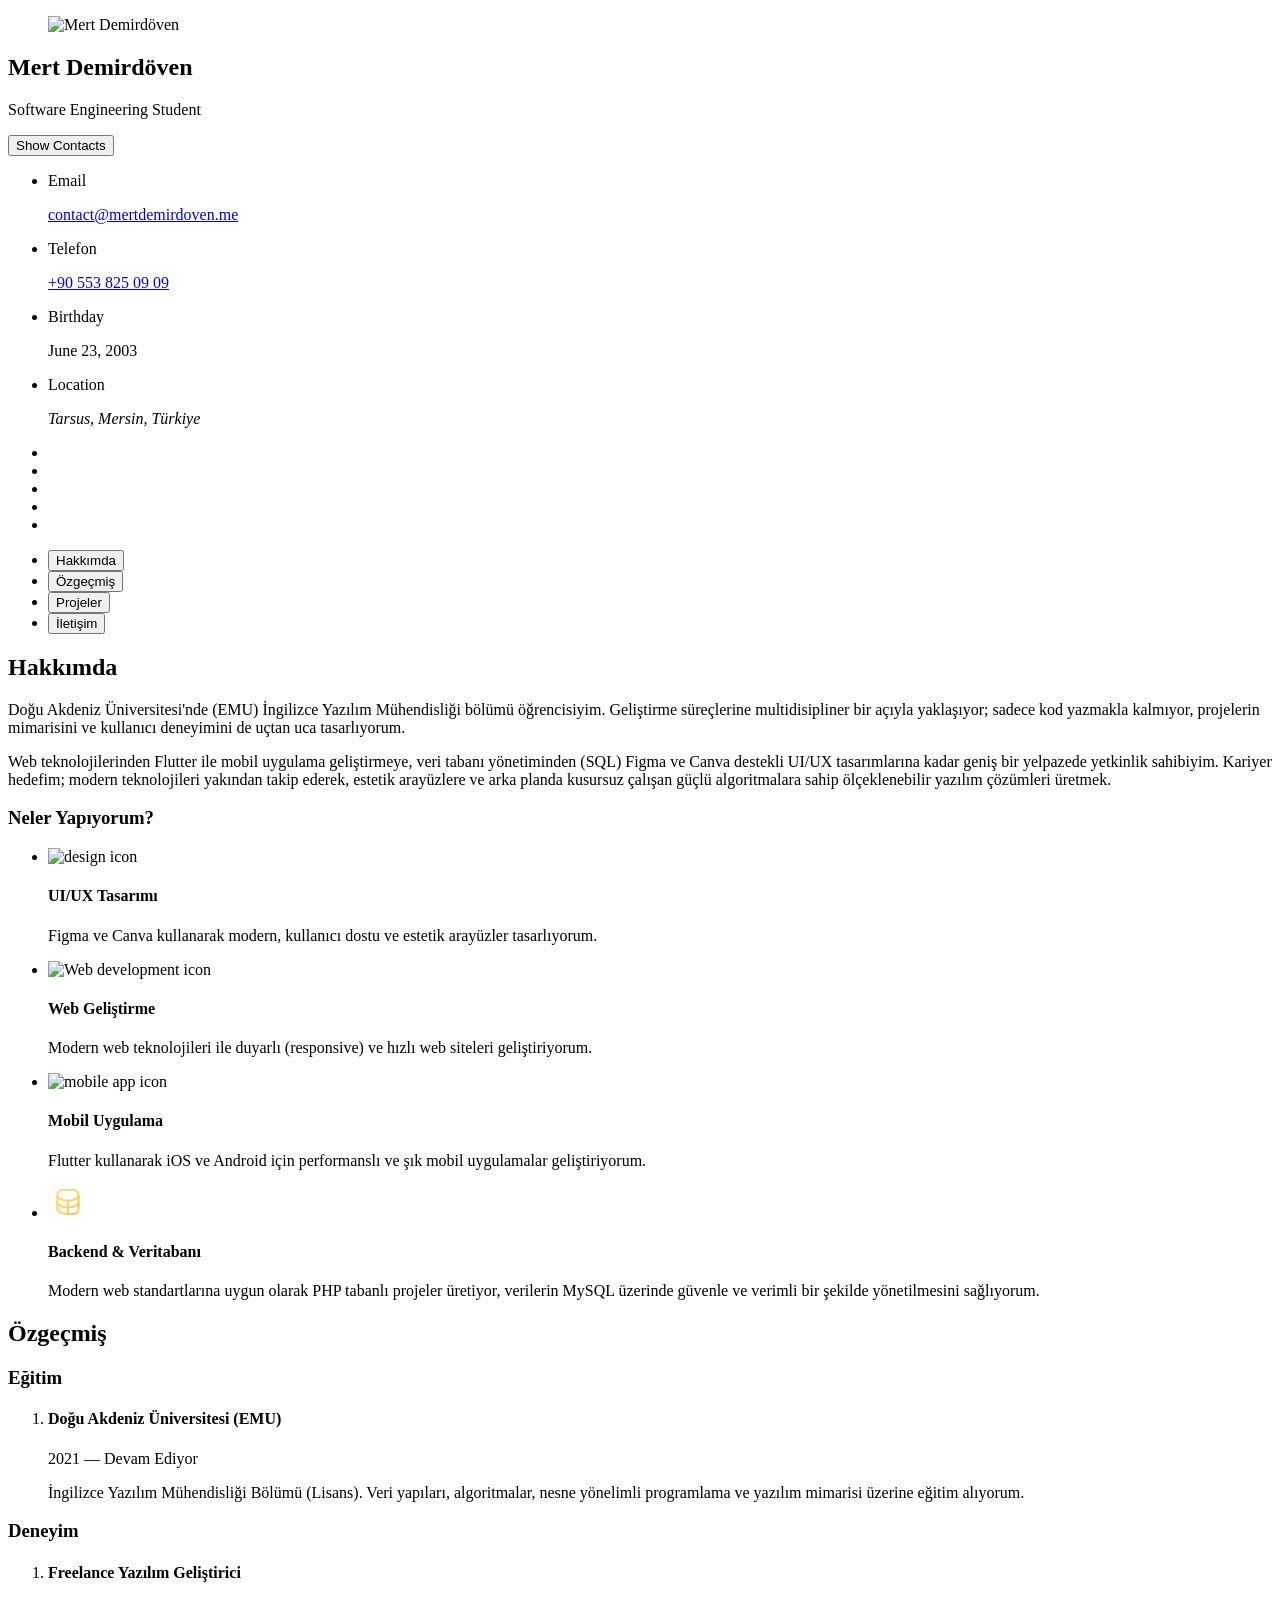
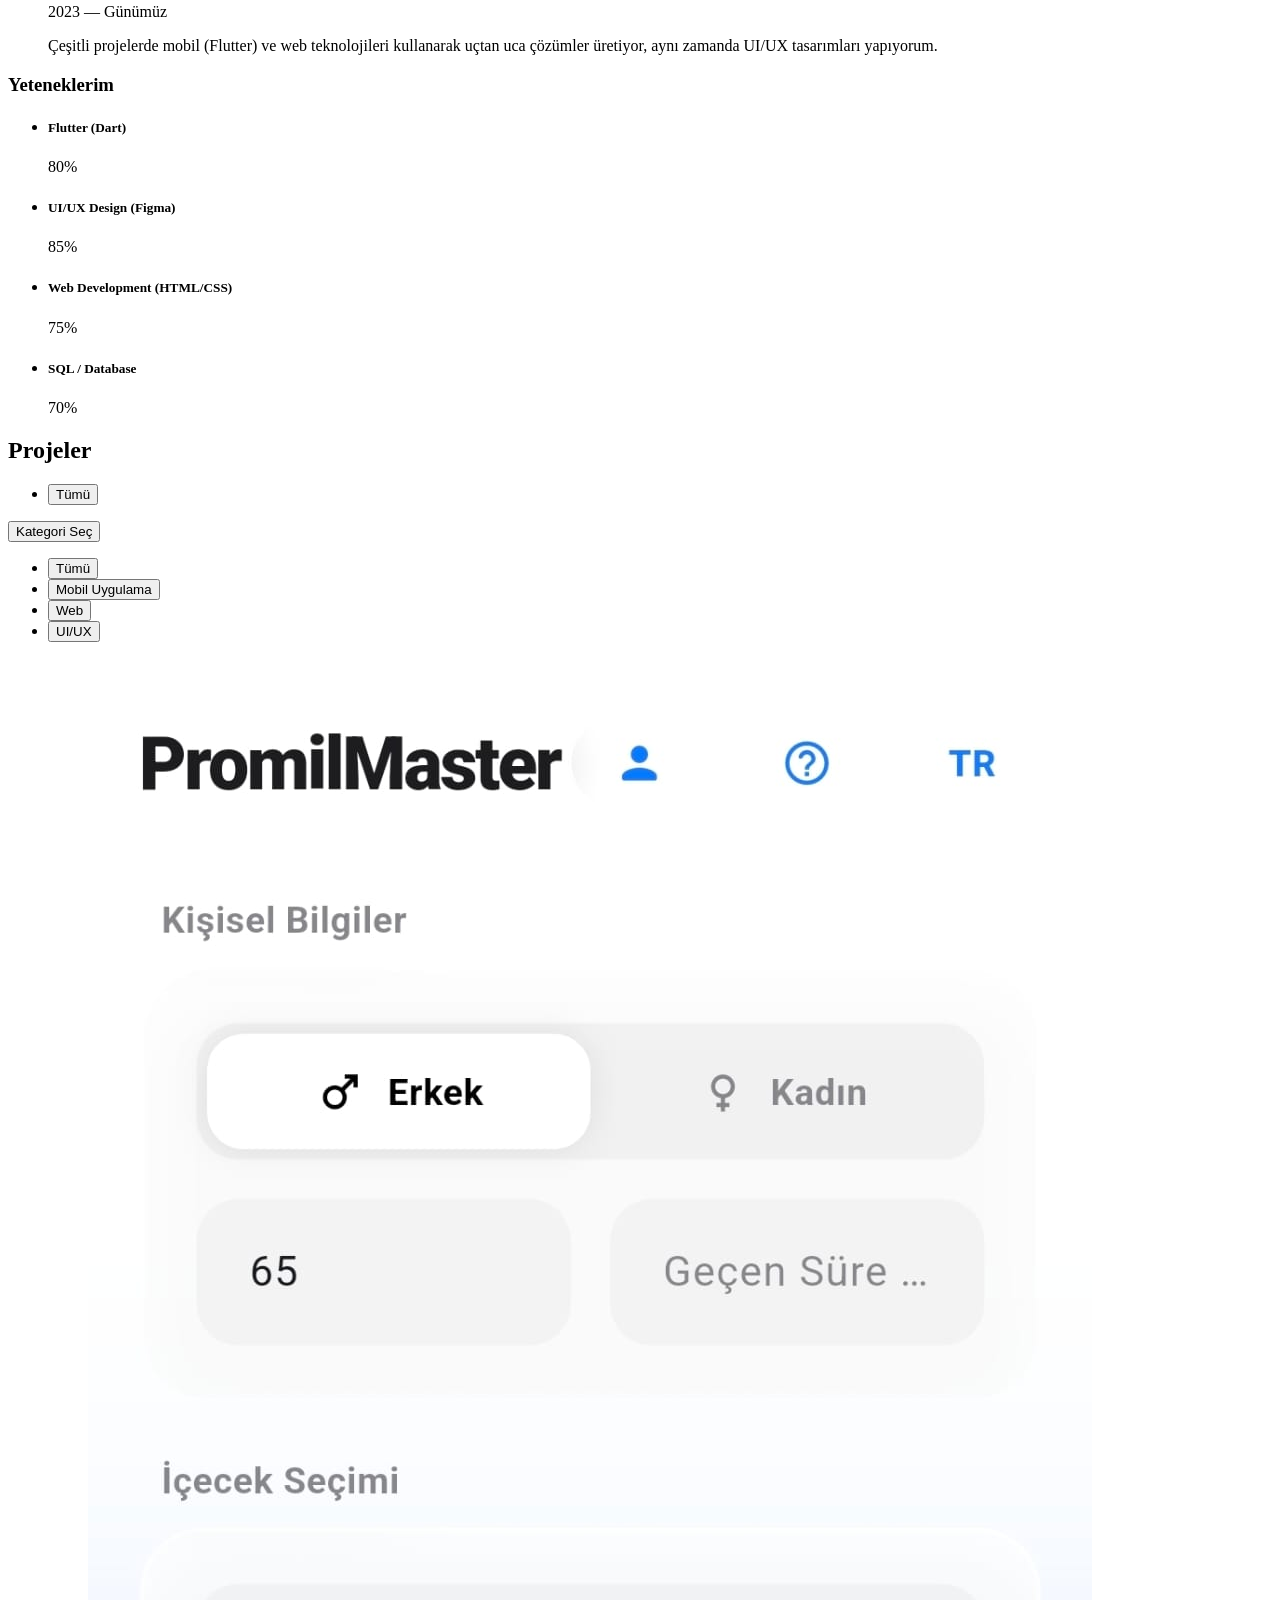
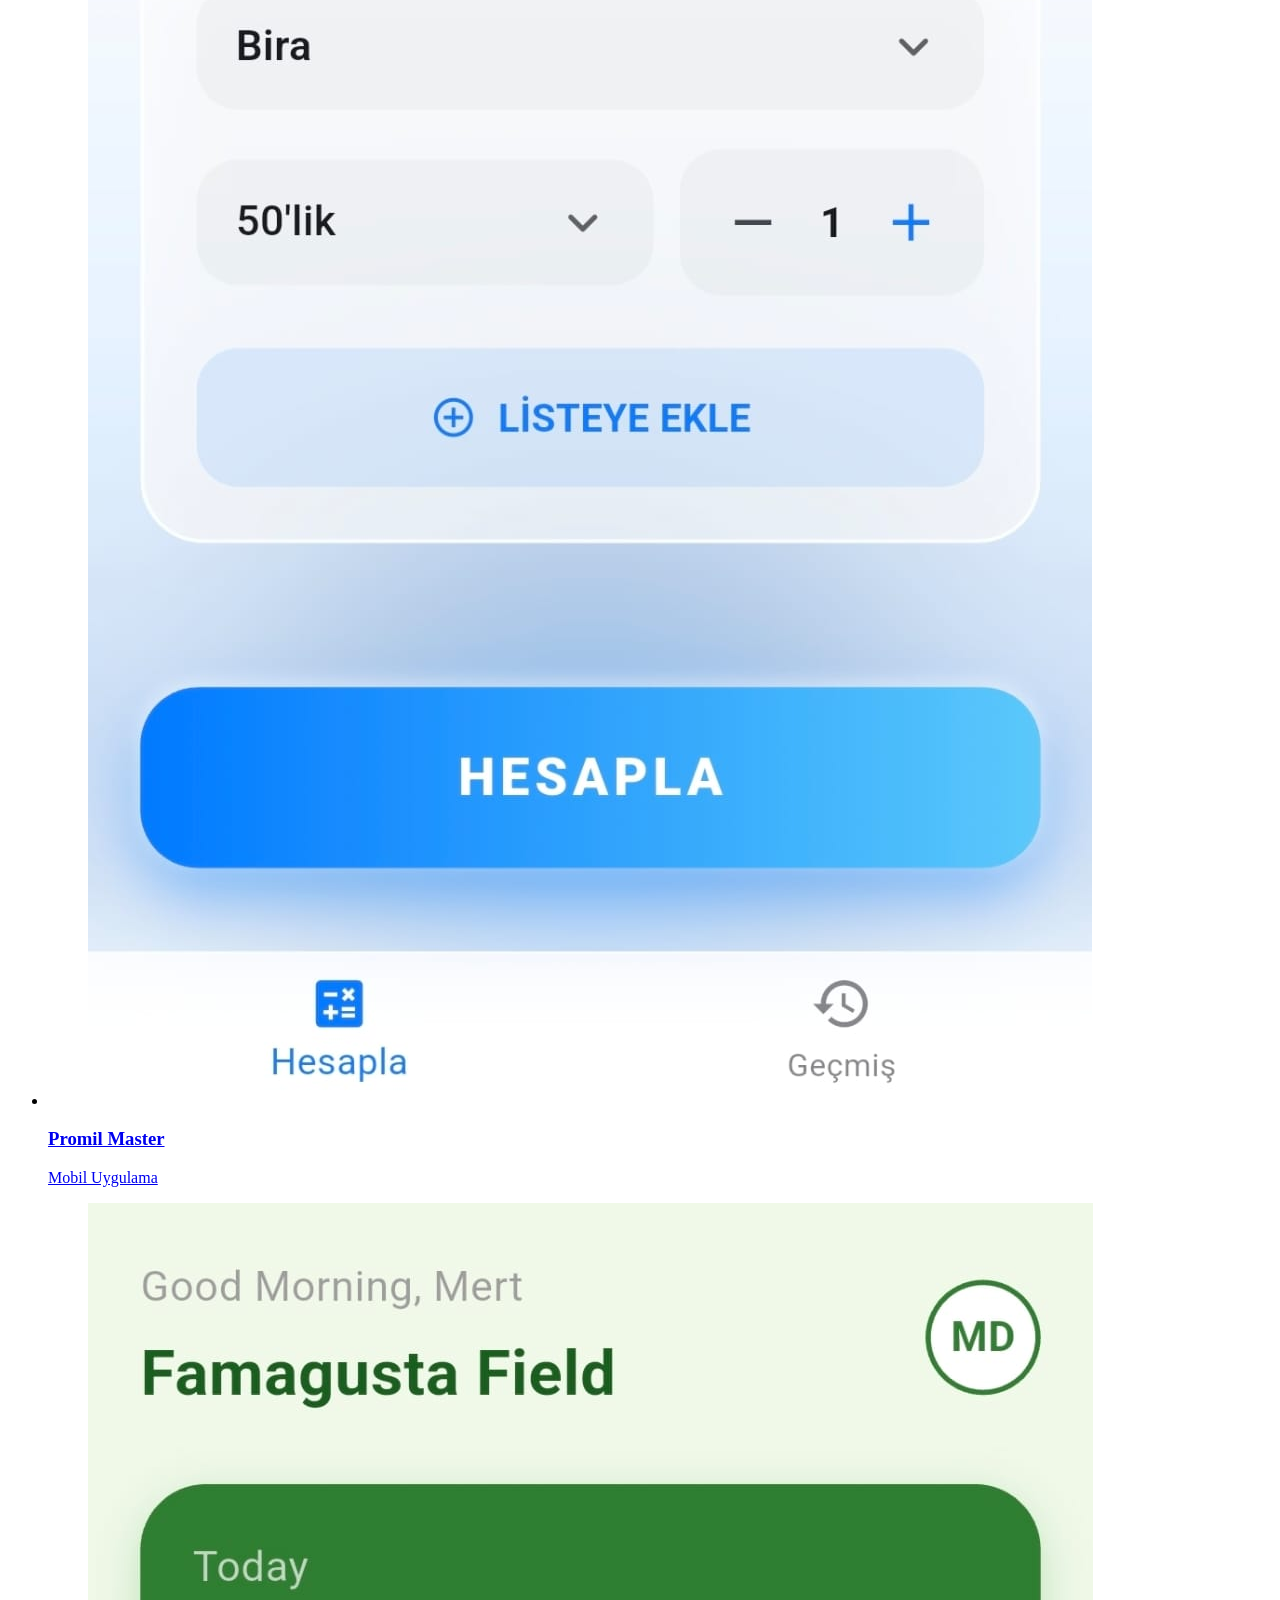
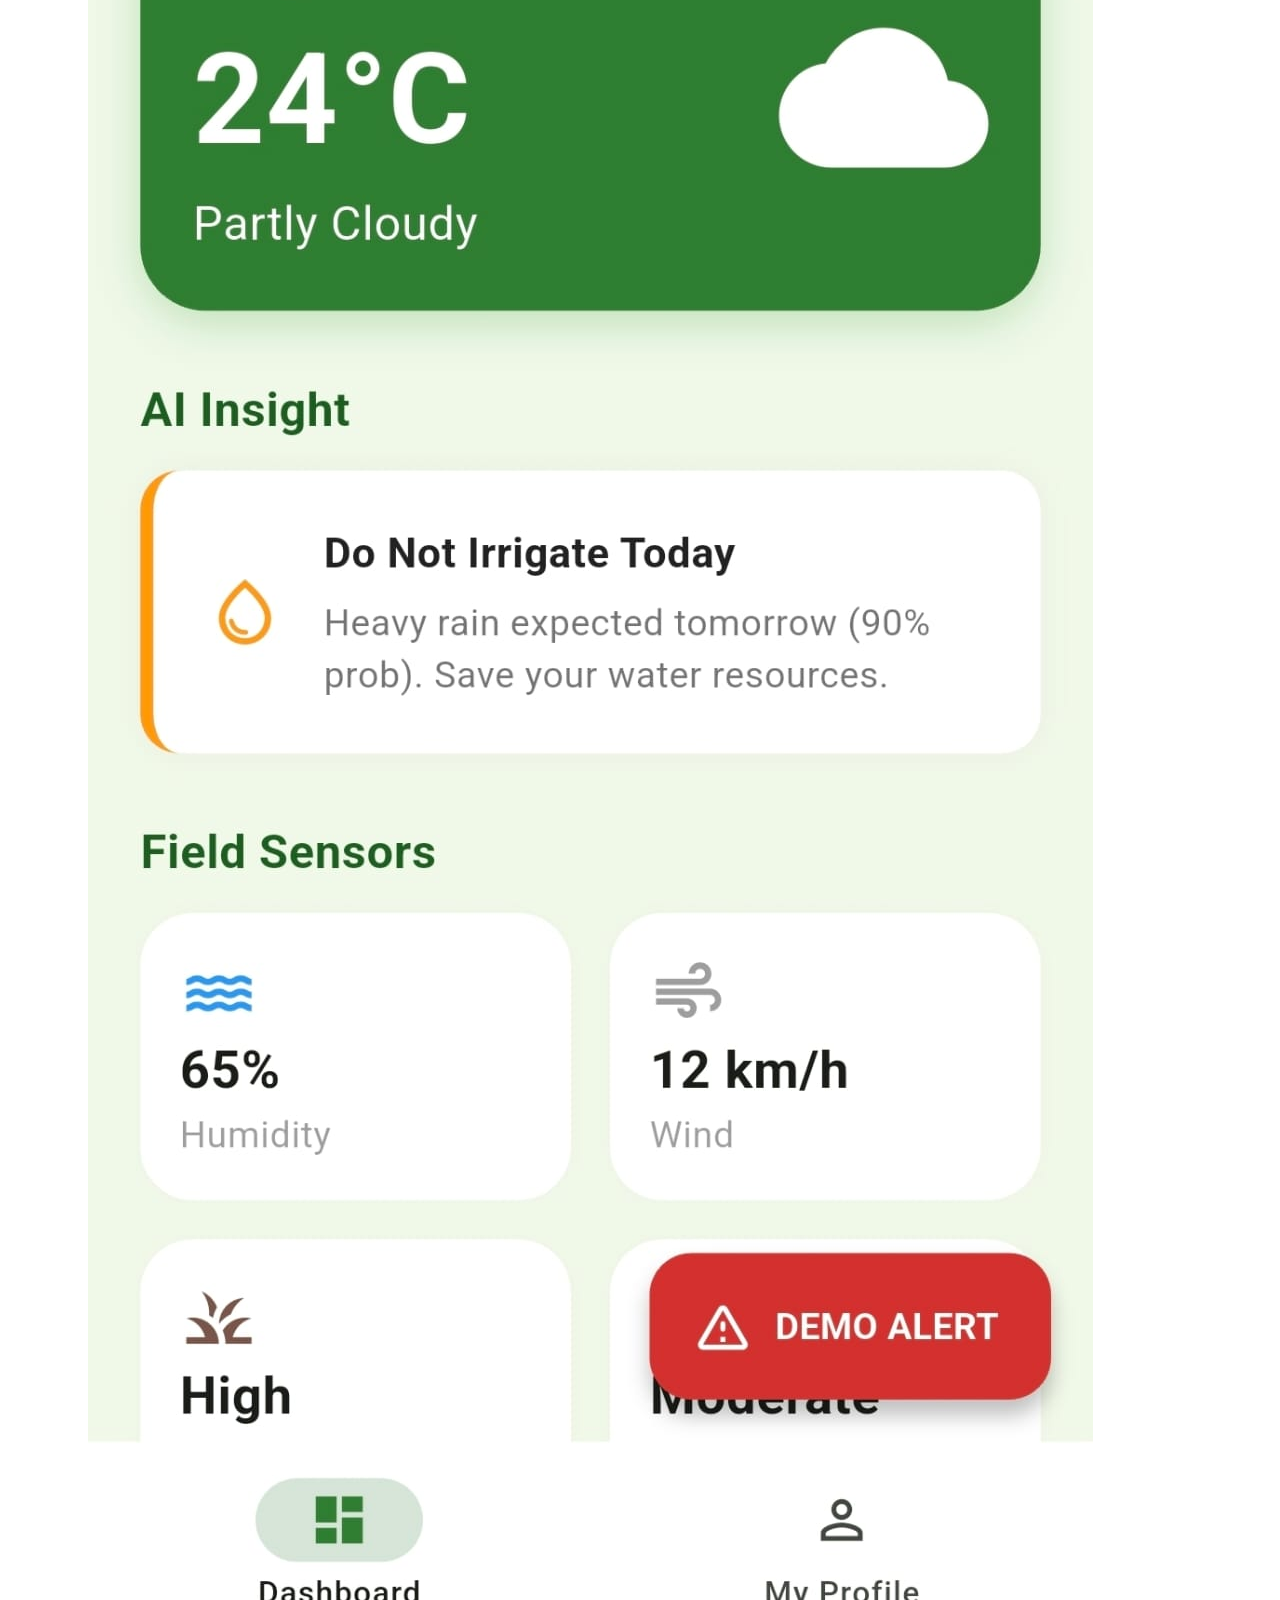
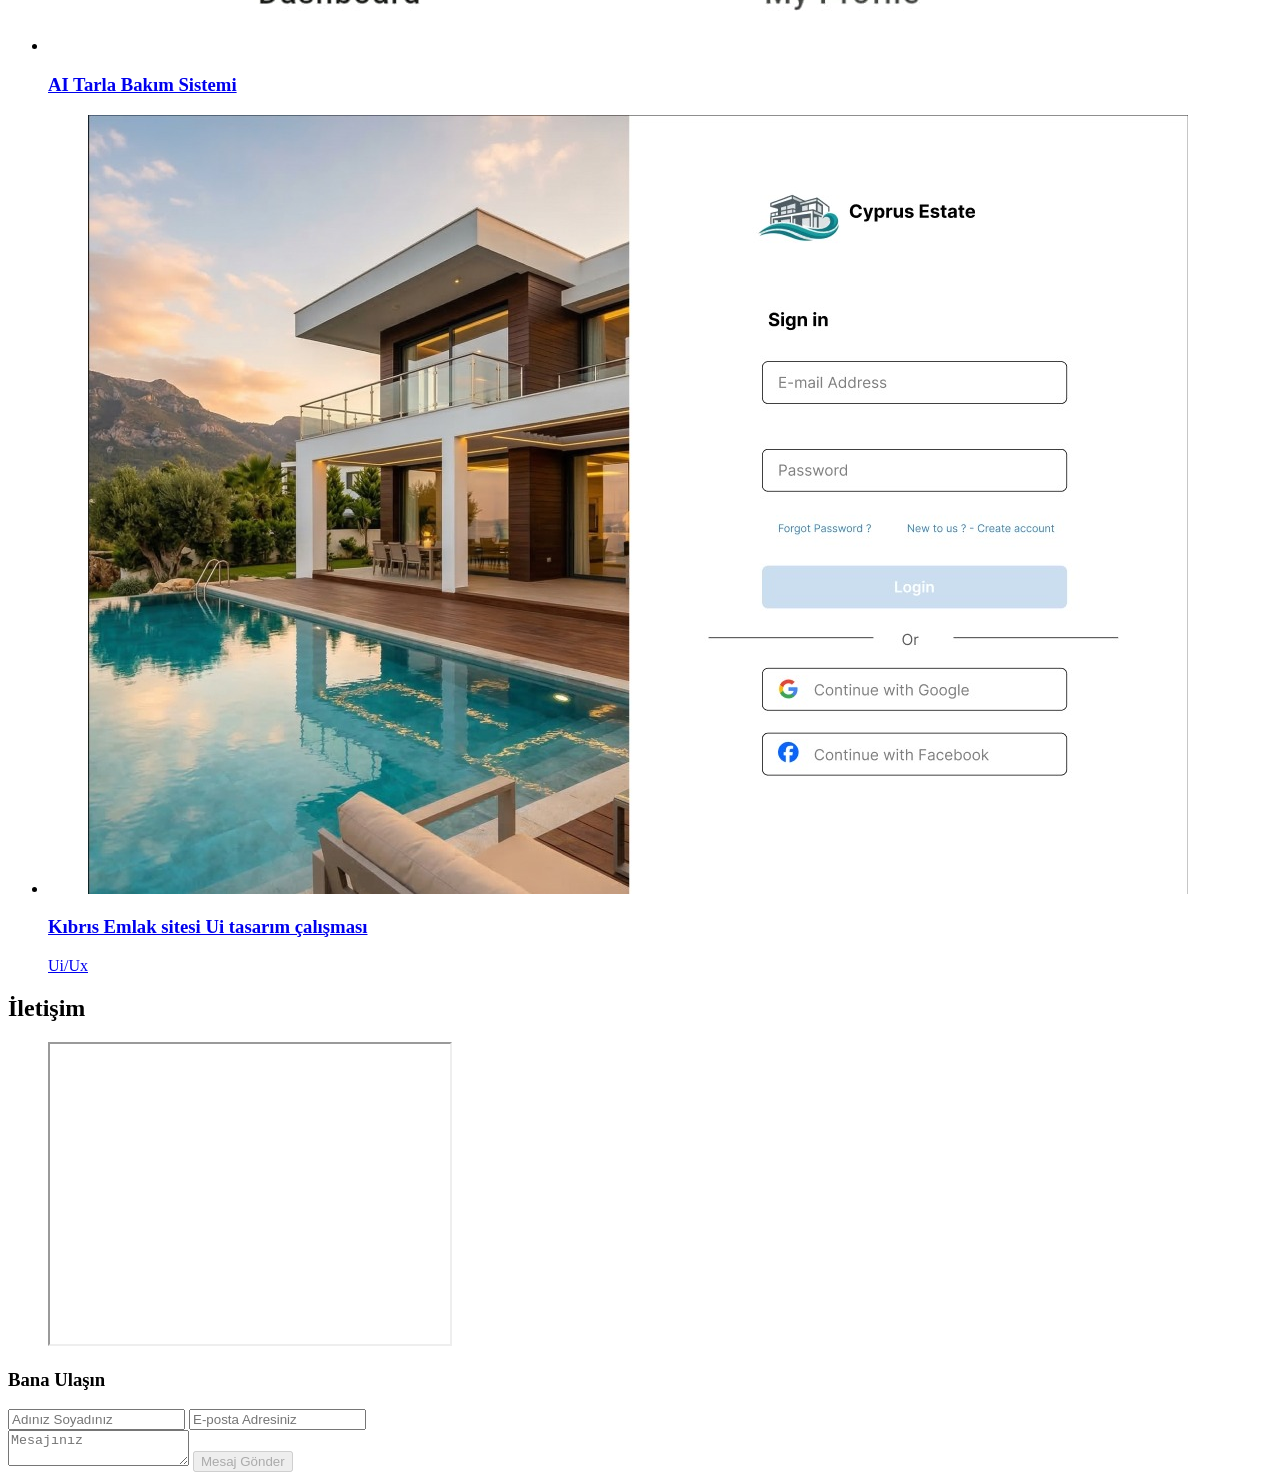
==== index.html @ acb0be3e "Metadatalar eklendi" ====
<!DOCTYPE html>
<html lang="tr">

<head>
  <meta charset="UTF-8">
  <meta http-equiv="X-UA-Compatible" content="IE=edge">
  <meta name="viewport" content="width=device-width, initial-scale=1.0">
  <title>Mert Demirdöven | Flutter ve Web Geliştirici Portfolyosu</title>

  <meta name="description" content="Mert Demirdöven'in resmi portfolyo sitesi: Flutter ve web geliştirme, UI/UX tasarımı, veritabanı odaklı projeler, özgeçmiş ve iletişim bilgileri.">
  <meta name="author" content="Mert Demirdöven">
  <meta name="robots" content="index, follow, max-image-preview:large, max-snippet:-1, max-video-preview:-1">
  <meta name="googlebot" content="index, follow, max-image-preview:large, max-snippet:-1, max-video-preview:-1">
  <meta name="bingbot" content="index, follow, max-image-preview:large, max-snippet:-1, max-video-preview:-1">
  <meta name="referrer" content="strict-origin-when-cross-origin">
  <meta name="theme-color" content="#121212">
  <meta name="format-detection" content="telephone=no">
  <link rel="canonical" href="https://mertdemirdoven.me/">
  <link rel="alternate" hreflang="tr-TR" href="https://mertdemirdoven.me/">
  <link rel="alternate" hreflang="x-default" href="https://mertdemirdoven.me/">

  <meta property="og:title" content="Mert Demirdöven | Flutter ve Web Geliştirici Portfolyosu">
  <meta property="og:description" content="Flutter, web geliştirme, UI/UX ve veritabanı alanlarında projeler üreten Mert Demirdöven'in resmi portfolyo sitesi.">
  <meta property="og:type" content="website">
  <meta property="og:url" content="https://mertdemirdoven.me/">
  <meta property="og:image" content="https://mertdemirdoven.me/assets/images/image.png">
  <meta property="og:image:secure_url" content="https://mertdemirdoven.me/assets/images/image.png">
  <meta property="og:image:type" content="image/png">
  <meta property="og:image:alt" content="Mert Demirdöven portfolyo kapak gorseli">
  <meta property="og:locale" content="tr_TR">
  <meta property="og:site_name" content="Mert Demirdöven">

  <meta name="twitter:card" content="summary_large_image">
  <meta name="twitter:title" content="Mert Demirdöven | Flutter ve Web Geliştirici Portfolyosu">
  <meta name="twitter:description" content="Flutter, web geliştirme, UI/UX ve veritabanı alanlarında projeler üreten Mert Demirdöven'in resmi portfolyo sitesi.">
  <meta name="twitter:image" content="https://mertdemirdoven.me/assets/images/image.png">
  <meta name="twitter:image:alt" content="Mert Demirdöven portfolyo kapak gorseli">
  <meta name="twitter:site" content="@mrt_dmrdvn1">
  <meta name="twitter:creator" content="@mrt_dmrdvn1">

  <!--
    - favicon
  -->
  <link rel="shortcut icon" href="./assets/images/logo.ico" type="image/x-icon">

  <!--
    - custom css link
  -->
  <link rel="stylesheet" href="./assets/css/style.css">

  <!--
    - google font link
  -->
  <link rel="preconnect" href="https://fonts.googleapis.com">
  <link rel="preconnect" href="https://fonts.gstatic.com" crossorigin>
  <link href="https://fonts.googleapis.com/css2?family=Poppins:wght@300;400;500;600&display=swap" rel="stylesheet">

  <script type="application/ld+json">
    {
      "@context": "https://schema.org",
      "@graph": [
        {
          "@type": "Person",
          "@id": "https://mertdemirdoven.me/#person",
          "name": "Mert Demirdöven",
          "url": "https://mertdemirdoven.me/",
          "image": "https://mertdemirdoven.me/assets/images/my-avatar.png",
          "jobTitle": "Software Engineering Student",
          "description": "Flutter, web gelistirme, UI/UX ve veritabani odakli projeler ureten yazilim gelistirici.",
          "sameAs": [
            "https://github.com/Guidin9",
            "https://instagram.com/mertdemirdovenn",
            "https://x.com/mrt_dmrdvn1",
            "https://www.youtube.com/@Guidin9",
            "https://discordapp.com/users/401447519693045770"
          ]
        },
        {
          "@type": "WebSite",
          "@id": "https://mertdemirdoven.me/#website",
          "url": "https://mertdemirdoven.me/",
          "name": "Mert Demirdöven",
          "description": "Mert Demirdöven'in resmi portfolyo sitesi.",
          "publisher": {
            "@id": "https://mertdemirdoven.me/#person"
          },
          "inLanguage": "tr-TR"
        },
        {
          "@type": "WebPage",
          "@id": "https://mertdemirdoven.me/#webpage",
          "url": "https://mertdemirdoven.me/",
          "name": "Mert Demirdöven | Flutter ve Web Geliştirici Portfolyosu",
          "isPartOf": {
            "@id": "https://mertdemirdoven.me/#website"
          },
          "about": {
            "@id": "https://mertdemirdoven.me/#person"
          },
          "inLanguage": "tr-TR",
          "primaryImageOfPage": {
            "@type": "ImageObject",
            "url": "https://mertdemirdoven.me/assets/images/image.png"
          }
        }
      ]
    }
  </script>
</head>

<body>

  <!--
    - #MAIN
  -->

  <main>

    <!--
      - #SIDEBAR
    -->

    <aside class="sidebar" data-sidebar>

      <div class="sidebar-info">

        <figure class="avatar-box">
          <img src="./assets/images/my-avatar.png" alt="Mert Demirdöven" width="80">
        </figure>

        <div class="info-content">
          <h1 class="name" title="Mert Demirdöven">Mert Demirdöven</h1>

          <p class="title">Software Engineering Student</p>
        </div>

        <button class="info_more-btn" data-sidebar-btn>
          <span>Show Contacts</span>

          <ion-icon name="chevron-down"></ion-icon>
        </button>

      </div>

      <div class="sidebar-info_more">

        <div class="separator"></div>

        <ul class="contacts-list">

          <li class="contact-item">

            <div class="icon-box">
              <ion-icon name="mail-outline"></ion-icon>
            </div>

            <div class="contact-info">
              <p class="contact-title">Email</p>

              <a href="mailto:contact@mertdemirdoven.me" class="contact-link">contact<wbr>@mertdemirdoven.me</a>
            </div>

          </li>

          <li class="contact-item">

            <div class="icon-box">
              <ion-icon name="phone-portrait-outline"></ion-icon>
            </div>

            <div class="contact-info">
              <p class="contact-title">Telefon</p>

              <a href="tel:+905538250909" class="contact-link">+90 553 825 09 09</a>
            </div>

          </li>

          <li class="contact-item">

            <div class="icon-box">
              <ion-icon name="calendar-outline"></ion-icon>
            </div>

            <div class="contact-info">
              <p class="contact-title">Birthday</p>

              <time datetime="2003-06-23">June 23, 2003</time>
            </div>

          </li>

          <li class="contact-item">

            <div class="icon-box">
              <ion-icon name="location-outline"></ion-icon>
            </div>

            <div class="contact-info">
              <p class="contact-title">Location</p>

              <address>Tarsus, Mersin, Türkiye</address>
            </div>

          </li>

        </ul>

        <div class="separator"></div>

        <ul class="social-list">

          <li class="social-item">
            <a href="https://github.com/Guidin9" target="_blank" rel="noopener noreferrer me" aria-label="GitHub profili" class="social-link">
              <ion-icon name="logo-github"></ion-icon>
            </a>
          </li>

          <li class="social-item">
            <a href="https://instagram.com/mertdemirdovenn" target="_blank" rel="noopener noreferrer me" aria-label="Instagram profili" class="social-link">
              <ion-icon name="logo-instagram"></ion-icon>
            </a>
          </li>

          <li class="social-item">
            <a href="https://x.com/mrt_dmrdvn1" target="_blank" rel="noopener noreferrer me" aria-label="X (Twitter) profili" class="social-link">
              <ion-icon name="logo-twitter"></ion-icon>
            </a>
          </li>

          <li class="social-item">
            <a href="https://discordapp.com/users/401447519693045770" target="_blank" rel="noopener noreferrer me" aria-label="Discord profili" class="social-link">
              <ion-icon name="logo-discord"></ion-icon>
            </a>
          </li>

          <li class="social-item">
            <a href="https://www.youtube.com/@Guidin9" target="_blank" rel="noopener noreferrer me" aria-label="YouTube kanali" class="social-link">
              <ion-icon name="logo-youtube"></ion-icon>
            </a>
          </li>

        </ul>

      </div>

    </aside>





    <!--
      - #main-content
    -->

    <div class="main-content">

      <!--
        - #NAVBAR
      -->

      <nav class="navbar">

        <ul class="navbar-list">

          <li class="navbar-item">
            <button class="navbar-link  active" data-nav-link>Hakkımda</button>
          </li>

          <li class="navbar-item">
            <button class="navbar-link" data-nav-link>Özgeçmiş</button>
          </li>

          <li class="navbar-item">
            <button class="navbar-link" data-nav-link>Projeler</button>
          </li>

          <li class="navbar-item">
            <button class="navbar-link" data-nav-link>İletişim</button>
          </li>

        </ul>

      </nav>





      <!--
        - #ABOUT
      -->

      <article class="about  active" data-page="hakkımda">

        <header>
          <h2 class="h2 article-title">Hakkımda</h2>
        </header>

        <section class="about-text">
          <p>
            Doğu Akdeniz Üniversitesi'nde (EMU) İngilizce Yazılım Mühendisliği bölümü öğrencisiyim. Geliştirme süreçlerine multidisipliner bir açıyla yaklaşıyor; sadece kod yazmakla kalmıyor, projelerin mimarisini ve kullanıcı deneyimini de uçtan uca tasarlıyorum.
          </p>

          <p>
            Web teknolojilerinden Flutter ile mobil uygulama geliştirmeye, veri tabanı yönetiminden (SQL) Figma ve Canva destekli UI/UX tasarımlarına kadar geniş bir yelpazede yetkinlik sahibiyim. Kariyer hedefim; modern teknolojileri yakından takip ederek, estetik arayüzlere ve arka planda kusursuz çalışan güçlü algoritmalara sahip ölçeklenebilir yazılım çözümleri üretmek.
          </p>
        </section>


        <!--
          - service
        -->

        <section class="service">

          <h3 class="h3 service-title">Neler Yapıyorum?</h3>

          <ul class="service-list">

            <li class="service-item">

              <div class="service-icon-box">
                <img src="./assets/images/icon-design.svg" alt="design icon" width="40">
              </div>

              <div class="service-content-box">
                <h4 class="h4 service-item-title">UI/UX Tasarımı</h4>

                <p class="service-item-text">
                  Figma ve Canva kullanarak modern, kullanıcı dostu ve estetik arayüzler tasarlıyorum.
                </p>
              </div>

            </li>

            <li class="service-item">

              <div class="service-icon-box">
                <img src="./assets/images/icon-dev.svg" alt="Web development icon" width="40">
              </div>

              <div class="service-content-box">
                <h4 class="h4 service-item-title">Web Geliştirme</h4>

                <p class="service-item-text">
                  Modern web teknolojileri ile duyarlı (responsive) ve hızlı web siteleri geliştiriyorum.
                </p>
              </div>

            </li>

            <li class="service-item">

              <div class="service-icon-box">
                <img src="./assets/images/icon-app.svg" alt="mobile app icon" width="40">
              </div>

              <div class="service-content-box">
                <h4 class="h4 service-item-title">Mobil Uygulama</h4>

                <p class="service-item-text">
                  Flutter kullanarak iOS ve Android için performanslı ve şık mobil uygulamalar geliştiriyorum.
                </p>
              </div>

            </li>

            <li class="service-item">

              <div class="service-icon-box">
                <img src="./assets/images/gemini-svg.svg" alt="database icon" width="40">
              </div>

              <div class="service-content-box">
                <h4 class="h4 service-item-title">Backend & Veritabanı</h4>

                <p class="service-item-text">
                  Modern web standartlarına uygun olarak PHP tabanlı projeler üretiyor, verilerin MySQL üzerinde güvenle ve verimli bir şekilde yönetilmesini sağlıyorum.
                </p>
              </div>

            </li>

          </ul>

        </section>


        <!--
          - testimonials (Şimdilik Gizlendi)
        -->
        
        <!--
          - clients (Şimdilik Gizlendi)
        -->

      </article>





      <!--
        - #RESUME
      -->

      <article class="resume" data-page="özgeçmiş">

        <header>
          <h2 class="h2 article-title">Özgeçmiş</h2>
        </header>

        <section class="timeline">

          <div class="title-wrapper">
            <div class="icon-box">
              <ion-icon name="book-outline"></ion-icon>
            </div>

            <h3 class="h3">Eğitim</h3>
          </div>

          <ol class="timeline-list">

            <li class="timeline-item">

              <h4 class="h4 timeline-item-title">Doğu Akdeniz Üniversitesi (EMU)</h4>

              <span>2021 — Devam Ediyor</span>

              <p class="timeline-text">
                İngilizce Yazılım Mühendisliği Bölümü (Lisans). Veri yapıları, algoritmalar, nesne yönelimli programlama ve yazılım mimarisi üzerine eğitim alıyorum.
              </p>

            </li>

          </ol>

        </section>

        <section class="timeline">

          <div class="title-wrapper">
            <div class="icon-box">
              <ion-icon name="book-outline"></ion-icon>
            </div>

            <h3 class="h3">Deneyim</h3>
          </div>

          <ol class="timeline-list">

            <li class="timeline-item">

              <h4 class="h4 timeline-item-title">Freelance Yazılım Geliştirici</h4>

              <span>2023 — Günümüz</span>

              <p class="timeline-text">
                Çeşitli projelerde mobil (Flutter) ve web teknolojileri kullanarak uçtan uca çözümler üretiyor, aynı zamanda UI/UX tasarımları yapıyorum.
              </p>

            </li>

          </ol>

        </section>

        <section class="skill">

          <h3 class="h3 skills-title">Yeteneklerim</h3>

          <ul class="skills-list content-card">

            <li class="skills-item">

              <div class="title-wrapper">
                <h5 class="h5">Flutter (Dart)</h5>
                <data value="80">80%</data>
              </div>

              <div class="skill-progress-bg">
                <div class="skill-progress-fill" style="width: 80%;"></div>
              </div>

            </li>

            <li class="skills-item">

              <div class="title-wrapper">
                <h5 class="h5">UI/UX Design (Figma)</h5>
                <data value="85">85%</data>
              </div>

              <div class="skill-progress-bg">
                <div class="skill-progress-fill" style="width: 85%;"></div>
              </div>

            </li>

            <li class="skills-item">

              <div class="title-wrapper">
                <h5 class="h5">Web Development (HTML/CSS)</h5>
                <data value="75">75%</data>
              </div>

              <div class="skill-progress-bg">
                <div class="skill-progress-fill" style="width: 75%;"></div>
              </div>

            </li>

            <li class="skills-item">

              <div class="title-wrapper">
                <h5 class="h5">SQL / Database</h5>
                <data value="70">70%</data>
              </div>

              <div class="skill-progress-bg">
                <div class="skill-progress-fill" style="width: 70%;"></div>
              </div>

            </li>

          </ul>

        </section>

      </article>





      <!--
        - #PORTFOLIO
      -->

      <article class="portfolio" data-page="projeler">

        <header>
          <h2 class="h2 article-title">Projeler</h2>
        </header>

        <section class="projects">

          <ul class="filter-list">

            <li class="filter-item">
              <button class="active" data-filter-btn>Tümü</button>
            </li>

           

          </ul>

          <div class="filter-select-box">

            <button class="filter-select" data-select>

              <span class="select-value" data-selecct-value>Kategori Seç</span>

              <span class="select-icon">
                <ion-icon name="chevron-down"></ion-icon>
              </span>

            </button>

            <ul class="select-list">

              <li class="select-item">
                <button data-select-item>Tümü</button>
              </li>

              <li class="select-item">
                <button data-select-item>Mobil Uygulama</button>
              </li>

              <li class="select-item">
                <button data-select-item>Web</button>
              </li>

              <li class="select-item">
                <button data-select-item>UI/UX</button>
              </li>

            </ul>

          </div>

          <ul class="project-list">

            <li class="project-item  active" data-filter-item data-category="mobil uygulama">
              <a href="#">

                <figure class="project-img">
                  <div class="project-item-icon-box">
                    <ion-icon name="eye-outline"></ion-icon>
                  </div>

                  <img src="./assets/images/project-1.jpg" alt="Promil Master" loading="lazy">
                </figure>

                <h3 class="project-title">Promil Master</h3>

                <p class="project-category">Mobil Uygulama</p>

              </a>
            </li>

            <li class="project-item  active" data-filter-item data-category="ui/ux">
              <a href="#">

                <figure class="project-img">
                  <div class="project-item-icon-box">
                    <ion-icon name="eye-outline"></ion-icon>
                  </div>

                  <img src="./assets/images/project-2.png" alt="AI Tarla Bakım" loading="lazy">
                </figure>

                <h3 class="project-title">AI Tarla Bakım Sistemi</h3>
                
              </a>
            </li>
            <li class="project-item  active" data-filter-item data-category="ui/ux">
              <a href="#">

                <figure class="project-img">
                  <div class="project-item-icon-box">
                    <ion-icon name="eye-outline"></ion-icon>
                  </div>

                  <img src="./assets/images/image.png" alt="Emlak Sitesi Ui" loading="lazy">
                </figure>

                <h3 class="project-title">Kıbrıs Emlak sitesi Ui tasarım çalışması</h3>
                <p class="project-category">Ui/Ux</p>

              </a>
            </li>




          </ul>

        </section>

      </article>





      <!--
        - #CONTACT
      -->

      <article class="contact" data-page="iletişim">

        <header>
          <h2 class="h2 article-title">İletişim</h2>
        </header>

        <section class="mapbox" data-mapbox>
          <figure>
            <iframe
              src="https://www.google.com/maps/embed?pb=!1m18!1m12!1m3!1d102142.14713809634!2d34.81155021200251!3d36.917992790757786!2m3!1f0!2f0!3f0!3m2!1i1024!2i768!4f13.1!3m3!1m2!1s0x152862a9ca1dfa83%3A0x6fb1cf2985be0b2d!2sTarsus%2C%20Mersin!5e0!3m2!1str!2str!4v1701234567890!5m2!1str!2str"
              width="400" height="300" loading="lazy"></iframe>
          </figure>
        </section>

        <section class="contact-form">

          <h3 class="h3 form-title">Bana Ulaşın</h3>

          <form action="https://formsubmit.co/anilsudemert@gmail.com" method="POST" class="form" data-form>

            <!-- FormSubmit ekstra ayarları -->
            <input type="hidden" name="_subject" value="Portfolyo Sitemden Yeni Mesaj!">
            <input type="hidden" name="_captcha" value="false">
            <input type="hidden" name="_next" value="https://mertdemirdoven.me/?success=true">

            <div class="input-wrapper">
              <input type="text" name="fullname" class="form-input" placeholder="Adınız Soyadınız" required data-form-input aria-label="Ad Soyad">

              <input type="email" name="email" class="form-input" placeholder="E-posta Adresiniz" required data-form-input aria-label="E-posta">
            </div>

            <textarea name="message" class="form-input" placeholder="Mesajınız" required data-form-input aria-label="Mesaj"></textarea>

            <button class="form-btn" type="submit" disabled data-form-btn>
              <ion-icon name="paper-plane"></ion-icon>
              <span>Mesaj Gönder</span>
            </button>

          </form>

          <div class="form-success-message" style="display: none; margin-top: 20px; padding: 15px; background-color: #4ade80; color: #ffffff; border-radius: 8px; text-align: center;">
            ✓ Mesajınız başarıyla gönderildi! Bana ulaştığında size geri döneceğim.
          </div>

        </section>

      </article>

    </div>

  </main>






  <!--
    - custom js link
  -->
  <script src="./assets/js/script.js"></script>

  <!--
    - ionicon link
  -->
  <script type="module" src="https://unpkg.com/ionicons@5.5.2/dist/ionicons/ionicons.esm.js"></script>
  <script nomodule src="https://unpkg.com/ionicons@5.5.2/dist/ionicons/ionicons.js"></script>

</body>

</html>
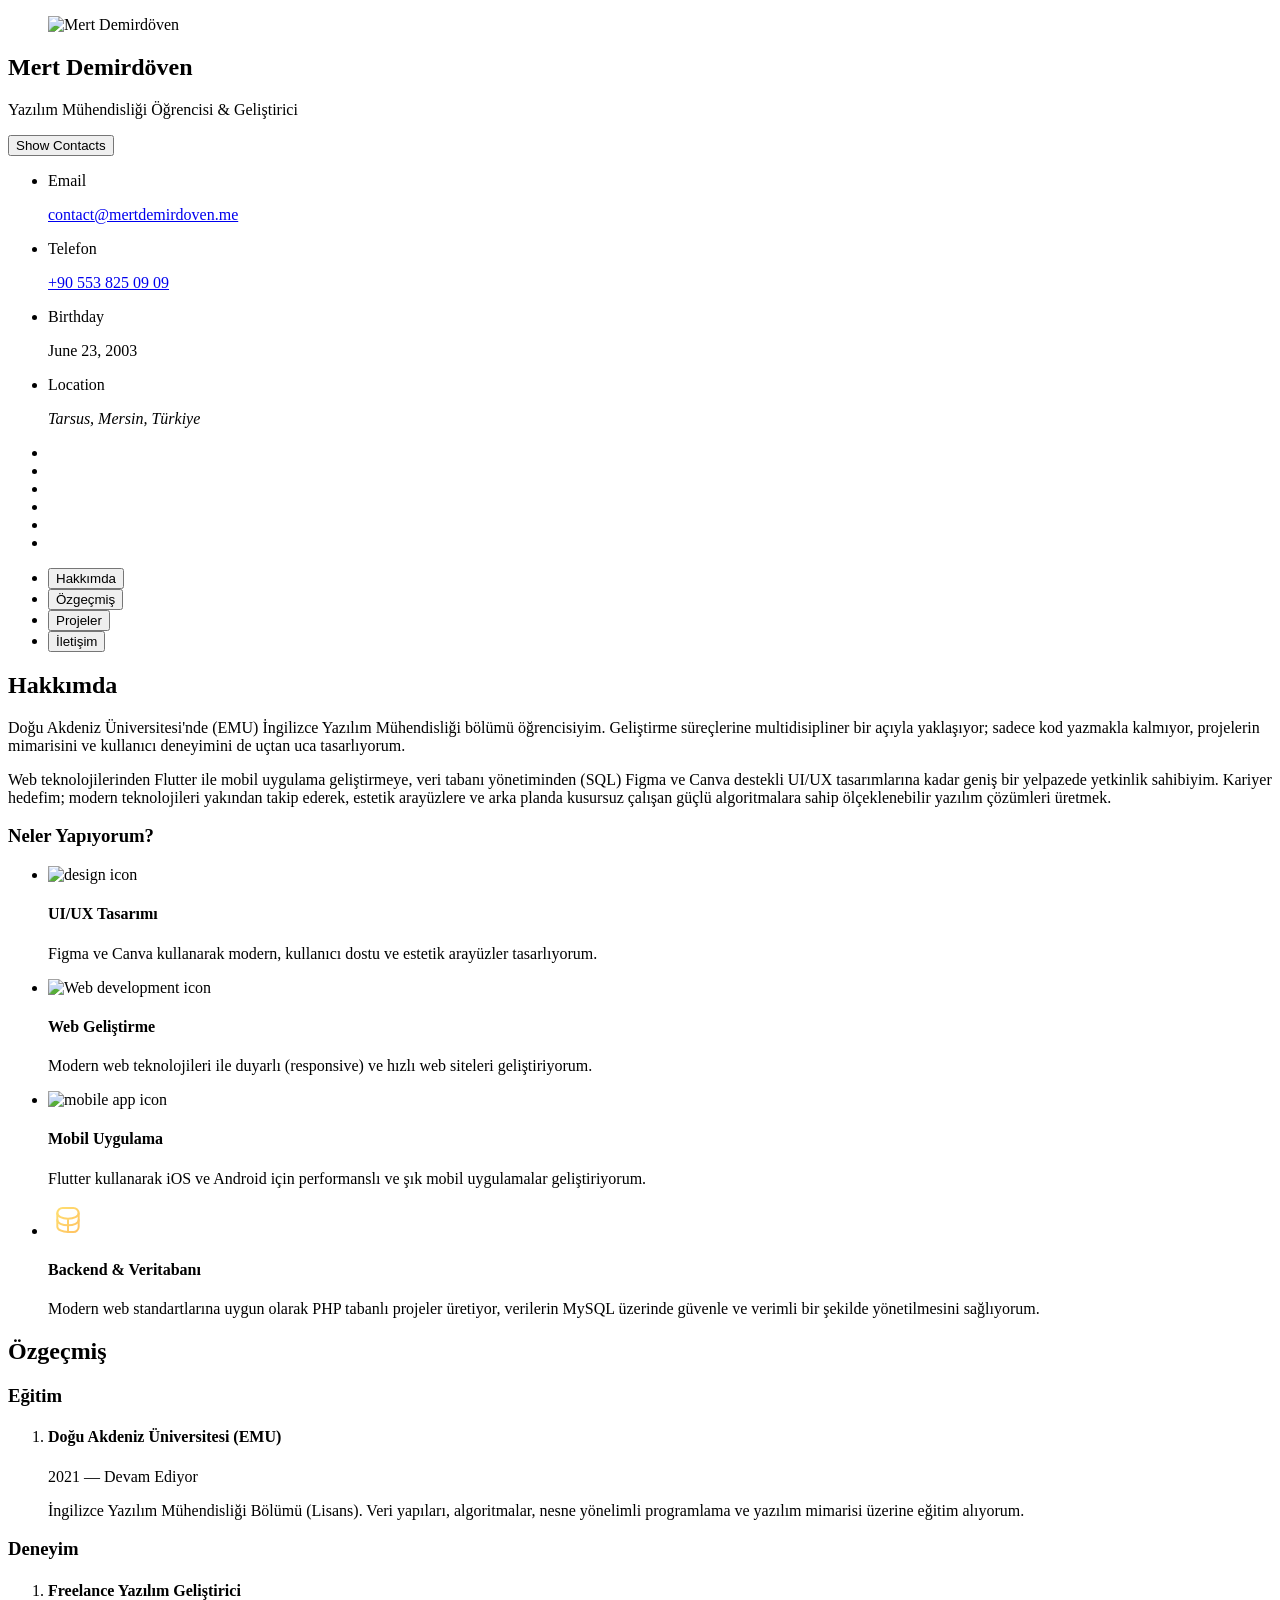
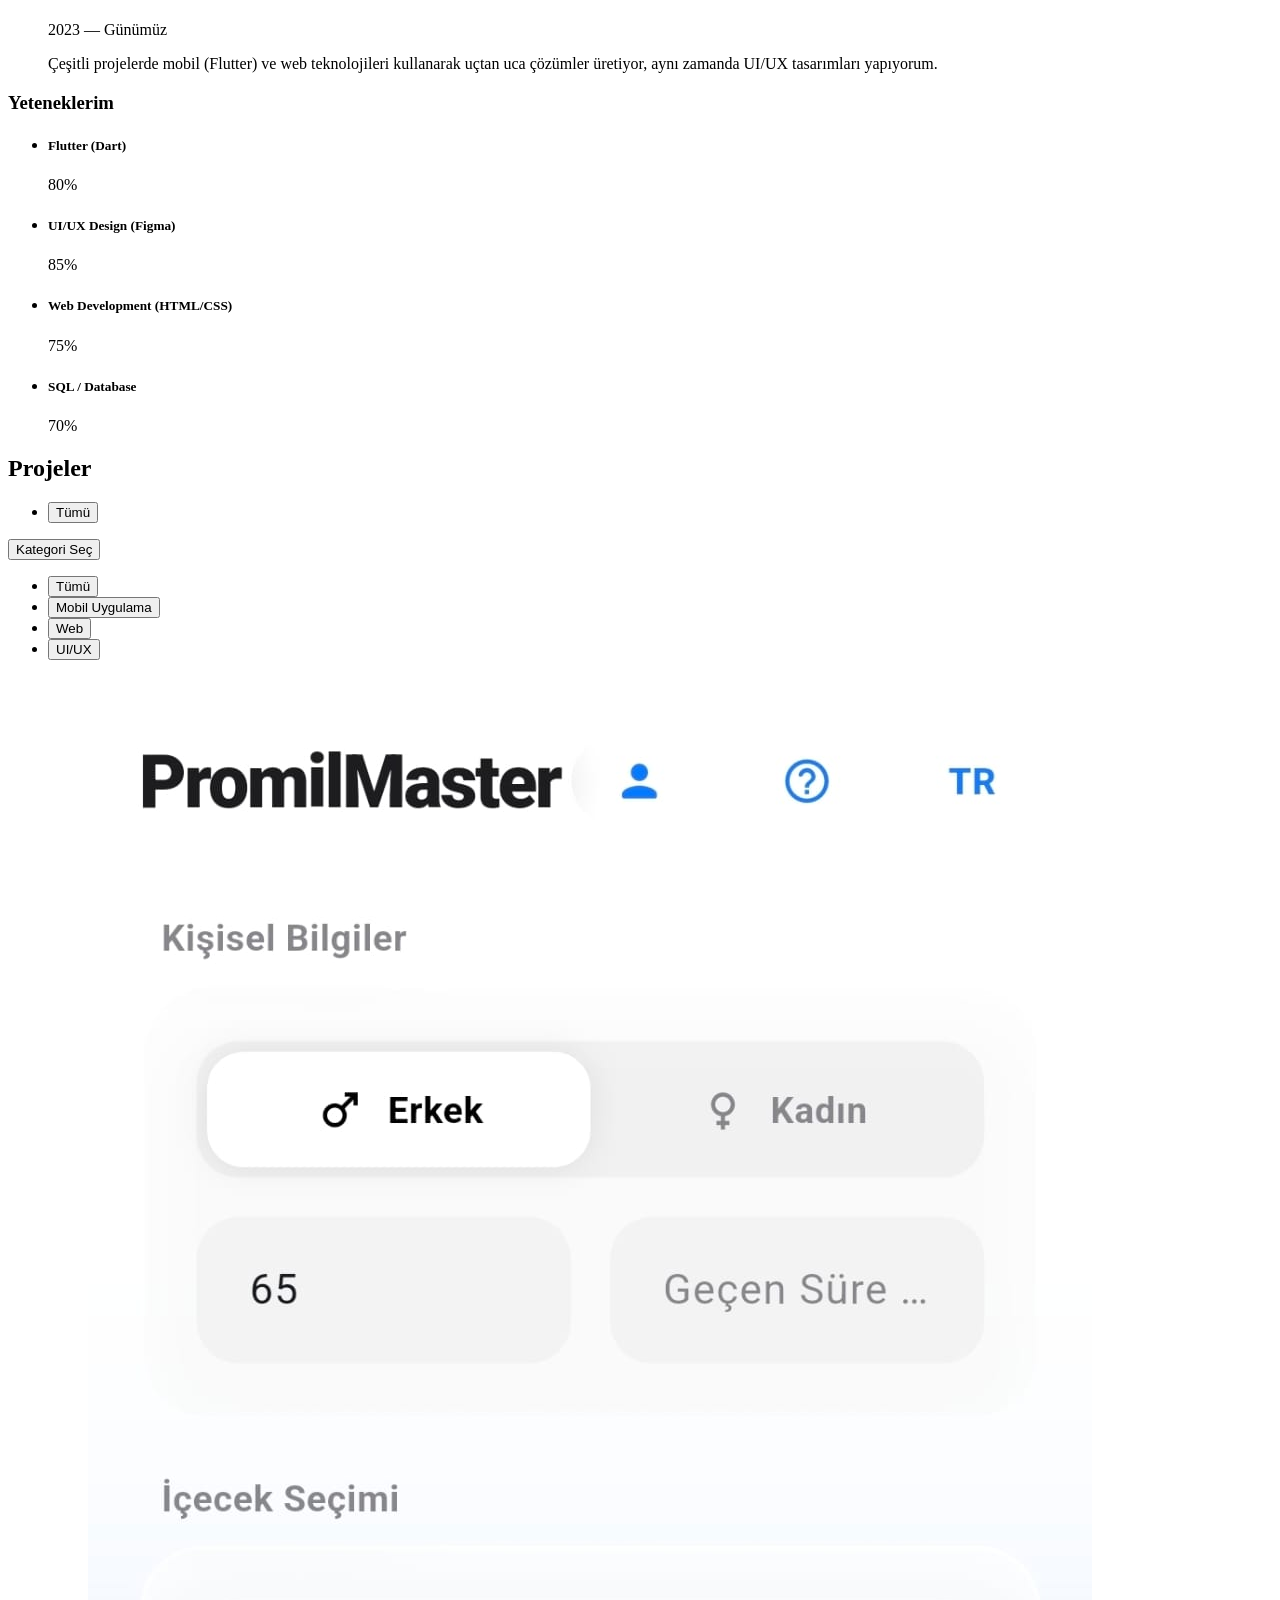
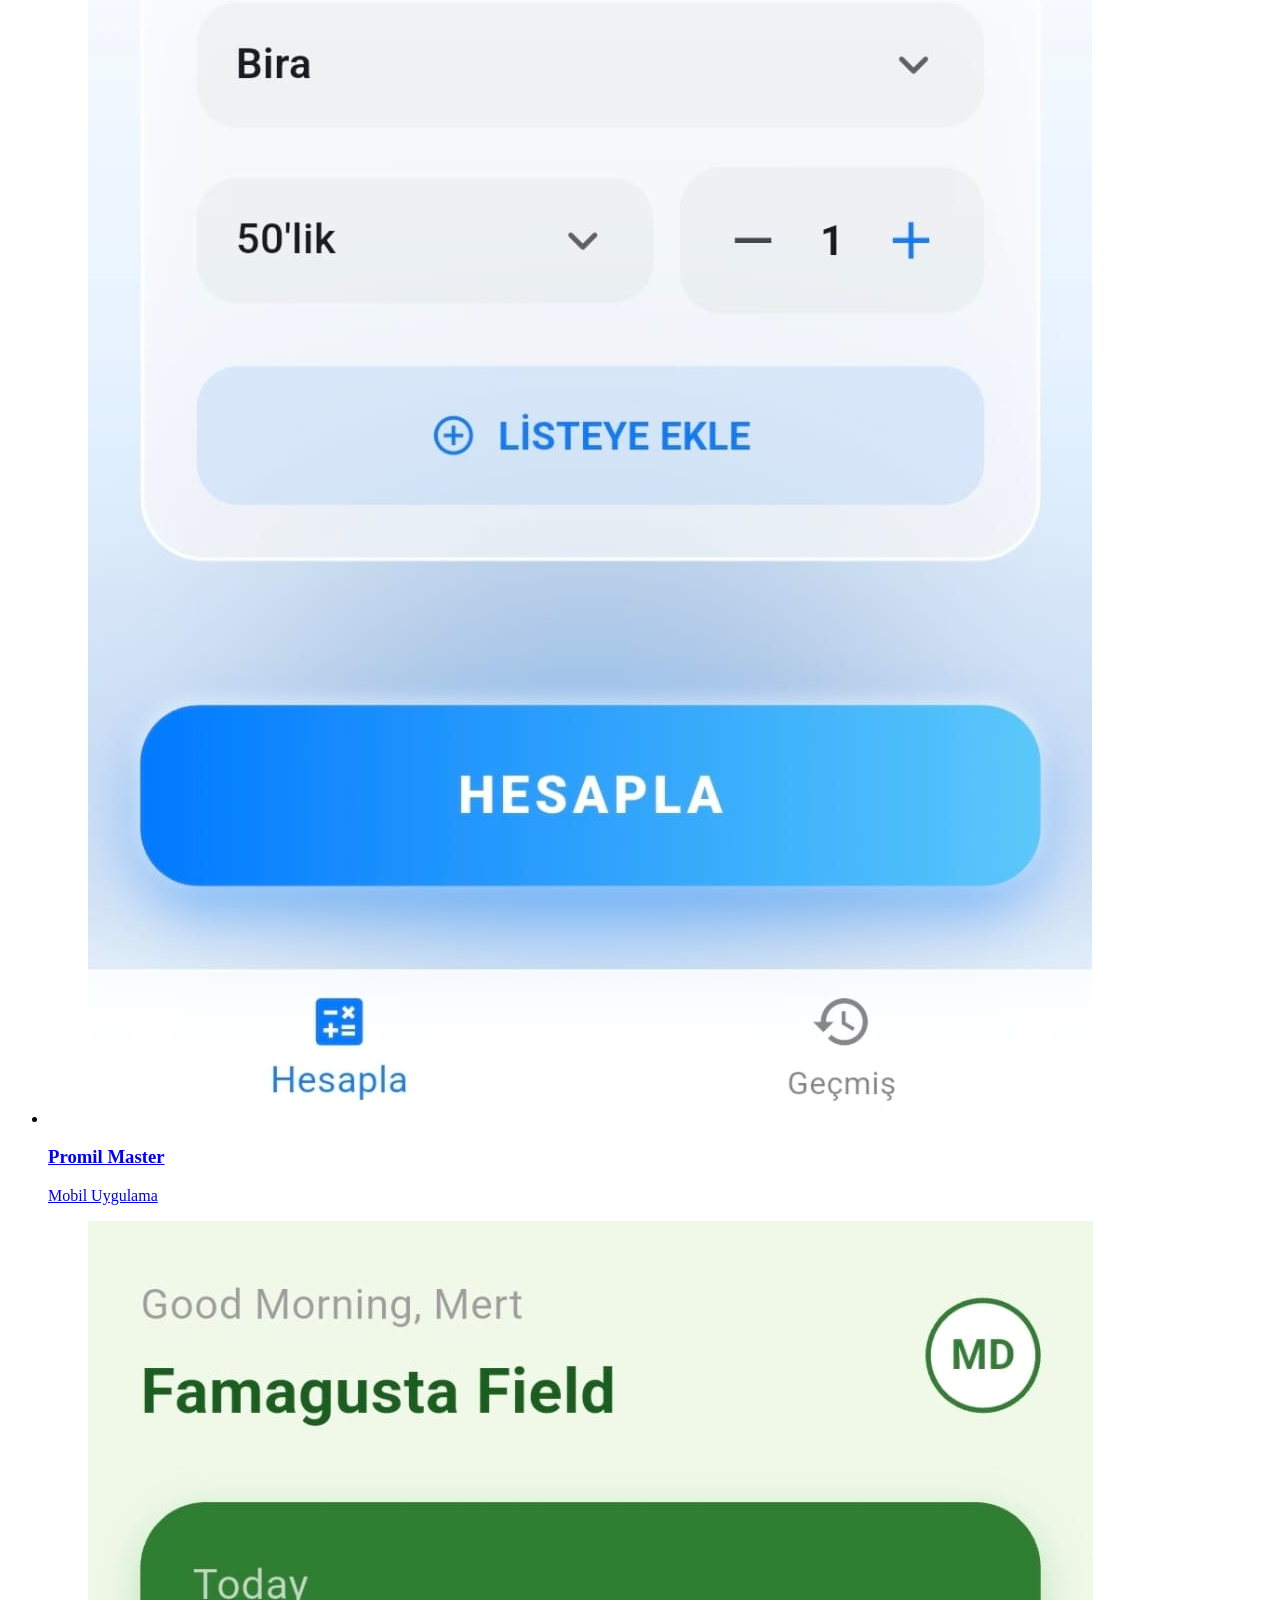
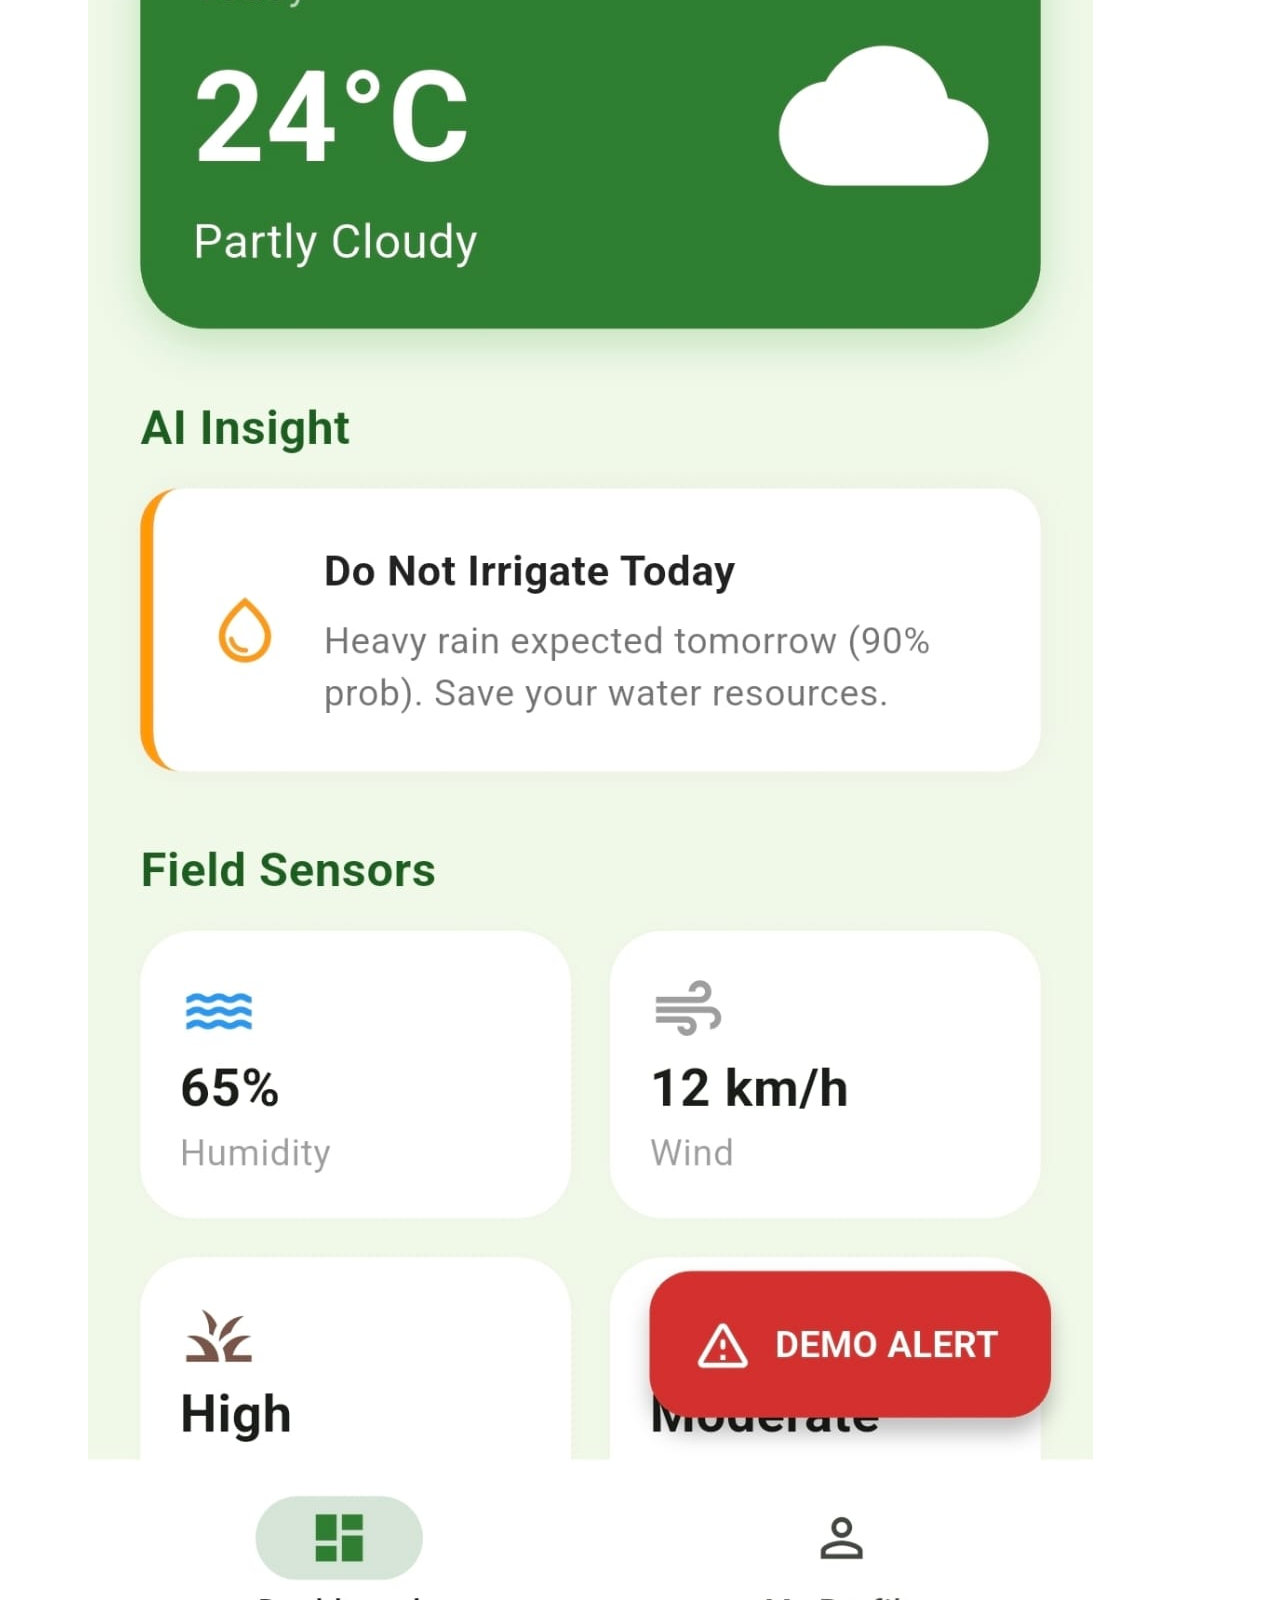
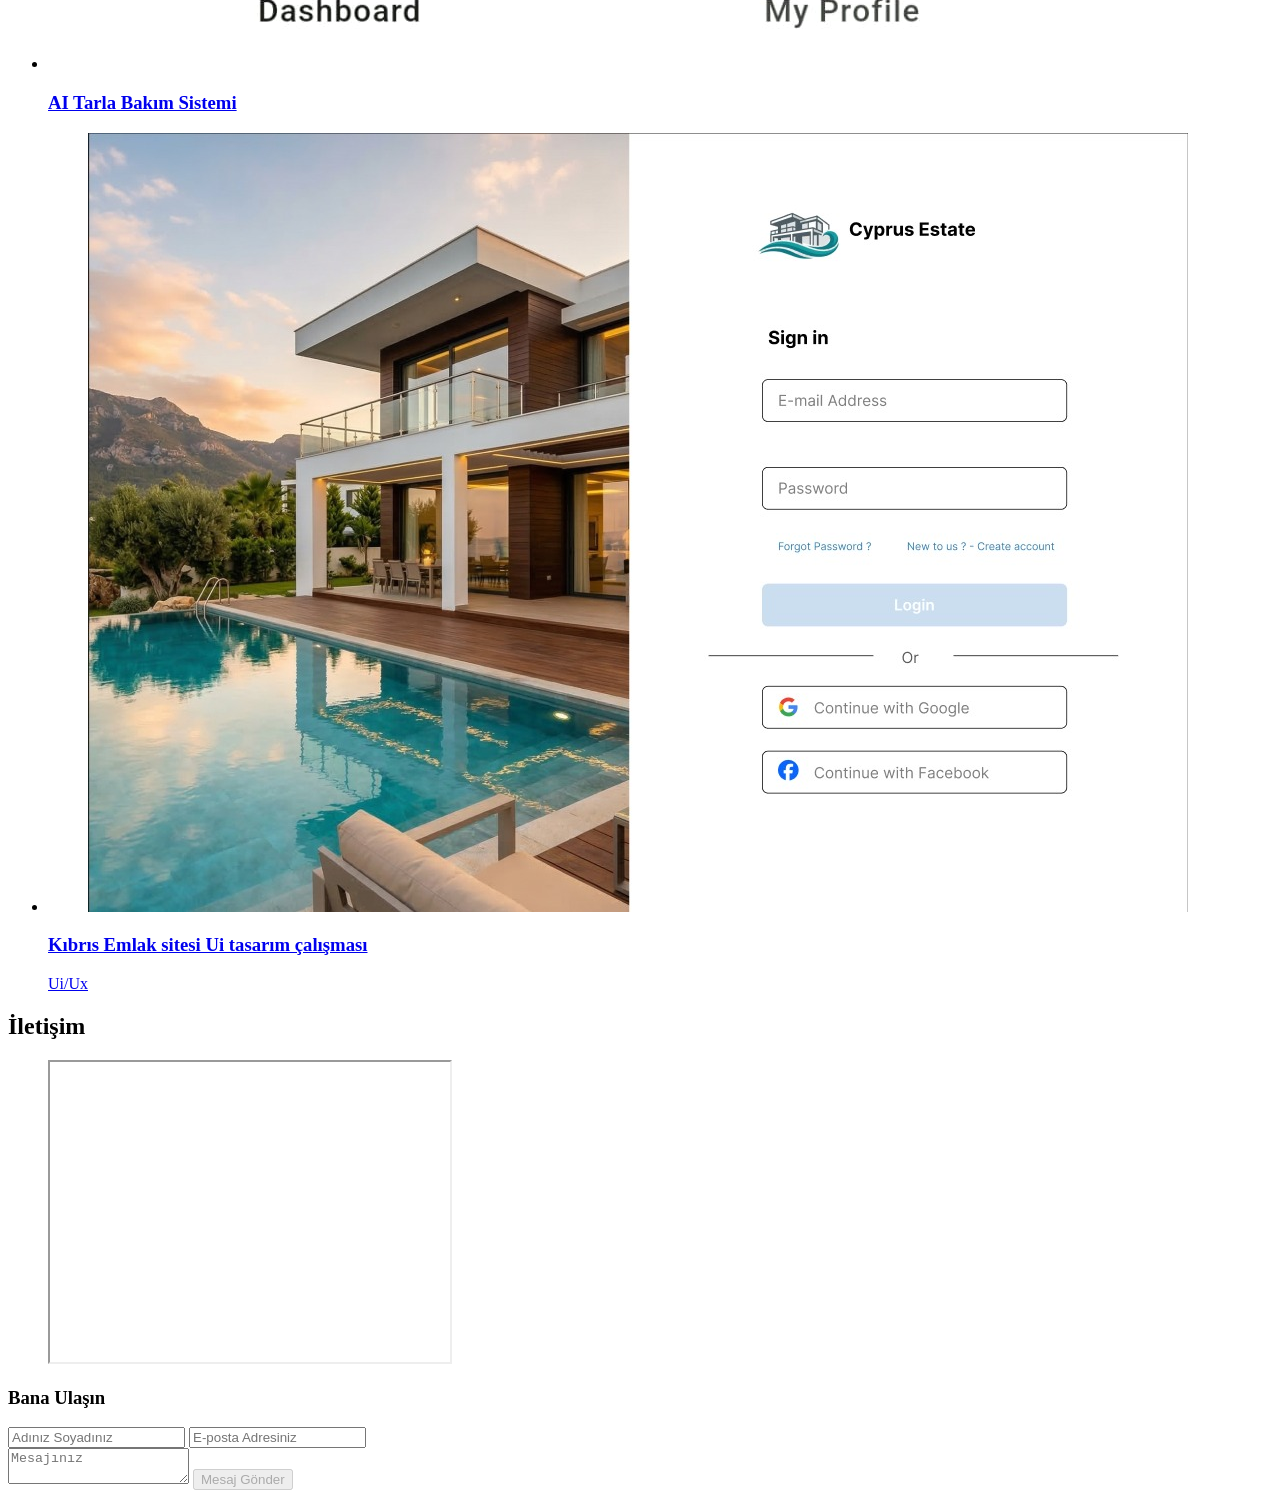
==== commit 3cb54f51: "Favicon düzeltmesi linkedin hesabı eklendi" ====
--- a/index.html
+++ b/index.html
@@ -5,9 +5,10 @@
   <meta charset="UTF-8">
   <meta http-equiv="X-UA-Compatible" content="IE=edge">
   <meta name="viewport" content="width=device-width, initial-scale=1.0">
-  <title>Mert Demirdöven | Flutter ve Web Geliştirici Portfolyosu</title>
-
-  <meta name="description" content="Mert Demirdöven'in resmi portfolyo sitesi: Flutter ve web geliştirme, UI/UX tasarımı, veritabanı odaklı projeler, özgeçmiş ve iletişim bilgileri.">
+  <meta name="google-site-verification" content="sPOEM-5lWu1ATSrI1Y7IrAj1O3FtnqjpdgO5YhkXNhE" />
+  <title>Mert Demirdöven | Yazılım Mühendisliği Öğrencisi & Geliştirici</title>
+
+  <meta name="description" content="Mert Demirdöven'in resmi sitesi: Flutter ve web geliştirme, UI/UX tasarımı, veritabanı, nesneye dayalı programlama odaklı projeler, özgeçmiş ve iletişim bilgileri.">
   <meta name="author" content="Mert Demirdöven">
   <meta name="robots" content="index, follow, max-image-preview:large, max-snippet:-1, max-video-preview:-1">
   <meta name="googlebot" content="index, follow, max-image-preview:large, max-snippet:-1, max-video-preview:-1">
@@ -19,29 +20,33 @@
   <link rel="alternate" hreflang="tr-TR" href="https://mertdemirdoven.me/">
   <link rel="alternate" hreflang="x-default" href="https://mertdemirdoven.me/">
 
-  <meta property="og:title" content="Mert Demirdöven | Flutter ve Web Geliştirici Portfolyosu">
-  <meta property="og:description" content="Flutter, web geliştirme, UI/UX ve veritabanı alanlarında projeler üreten Mert Demirdöven'in resmi portfolyo sitesi.">
+  <meta property="og:title" content="Mert Demirdöven | Yazılım Mühendisliği Öğrencisi & Geliştirici">
+  <meta property="og:description" content="Nesneye Dayalı Programlama, Flutter, web geliştirme, UI/UX ve veritabanı alanlarında projeler üreten Mert Demirdöven'in resmi portfolyo sitesi.">
   <meta property="og:type" content="website">
   <meta property="og:url" content="https://mertdemirdoven.me/">
-  <meta property="og:image" content="https://mertdemirdoven.me/assets/images/image.png">
-  <meta property="og:image:secure_url" content="https://mertdemirdoven.me/assets/images/image.png">
+  <meta property="og:image" content="https://mertdemirdoven.me/assets/images/mert-logo.png">
+  <meta property="og:image:secure_url" content="https://mertdemirdoven.me/assets/images/mert-logo.png">
   <meta property="og:image:type" content="image/png">
-  <meta property="og:image:alt" content="Mert Demirdöven portfolyo kapak gorseli">
+  <meta property="og:image:alt" content="Mert Demirdoven logosu">
   <meta property="og:locale" content="tr_TR">
   <meta property="og:site_name" content="Mert Demirdöven">
 
   <meta name="twitter:card" content="summary_large_image">
-  <meta name="twitter:title" content="Mert Demirdöven | Flutter ve Web Geliştirici Portfolyosu">
-  <meta name="twitter:description" content="Flutter, web geliştirme, UI/UX ve veritabanı alanlarında projeler üreten Mert Demirdöven'in resmi portfolyo sitesi.">
-  <meta name="twitter:image" content="https://mertdemirdoven.me/assets/images/image.png">
-  <meta name="twitter:image:alt" content="Mert Demirdöven portfolyo kapak gorseli">
+  <meta name="twitter:title" content="Mert Demirdöven | Yazılım Mühendisliği Öğrencisi & Geliştirici">
+  <meta name="twitter:description" content="Nesneye Dayalı Programlama, Flutter, web geliştirme, UI/UX ve veritabanı alanlarında projeler üreten Mert Demirdöven'in resmi portfolyo sitesi.">
+  <meta name="twitter:image" content="https://mertdemirdoven.me/assets/images/mert-logo.png">
+  <meta name="twitter:image:alt" content="Mert Demirdoven logosu">
   <meta name="twitter:site" content="@mrt_dmrdvn1">
   <meta name="twitter:creator" content="@mrt_dmrdvn1">
 
   <!--
     - favicon
   -->
-  <link rel="shortcut icon" href="./assets/images/logo.ico" type="image/x-icon">
+  <link rel="icon" href="./favicon.ico" sizes="any">
+  <link rel="shortcut icon" href="./favicon.ico" type="image/x-icon">
+  <link rel="icon" type="image/png" sizes="32x32" href="./assets/images/mert-logo.png">
+  <link rel="icon" type="image/png" sizes="192x192" href="./assets/images/mert-logo.png">
+  <link rel="apple-touch-icon" sizes="180x180" href="./assets/images/mert-logo.png">
 
   <!--
     - custom css link
@@ -64,15 +69,16 @@
           "@id": "https://mertdemirdoven.me/#person",
           "name": "Mert Demirdöven",
           "url": "https://mertdemirdoven.me/",
-          "image": "https://mertdemirdoven.me/assets/images/my-avatar.png",
+          "image": "https://mertdemirdoven.me/assets/images/mert-logo.png",
           "jobTitle": "Software Engineering Student",
-          "description": "Flutter, web gelistirme, UI/UX ve veritabani odakli projeler ureten yazilim gelistirici.",
+          "description": "Nesneye Dayalı Programlama, Flutter, web gelistirme, UI/UX ve veritabani odakli projeler ureten yazilim gelistirici.",
           "sameAs": [
             "https://github.com/Guidin9",
             "https://instagram.com/mertdemirdovenn",
             "https://x.com/mrt_dmrdvn1",
             "https://www.youtube.com/@Guidin9",
-            "https://discordapp.com/users/401447519693045770"
+            "https://discordapp.com/users/401447519693045770",
+            "https://www.linkedin.com/in/mertdemirdoven/"
           ]
         },
         {
@@ -80,7 +86,7 @@
           "@id": "https://mertdemirdoven.me/#website",
           "url": "https://mertdemirdoven.me/",
           "name": "Mert Demirdöven",
-          "description": "Mert Demirdöven'in resmi portfolyo sitesi.",
+          "description": "Mert Demirdöven'in resmi sitesi.",
           "publisher": {
             "@id": "https://mertdemirdoven.me/#person"
           },
@@ -90,7 +96,7 @@
           "@type": "WebPage",
           "@id": "https://mertdemirdoven.me/#webpage",
           "url": "https://mertdemirdoven.me/",
-          "name": "Mert Demirdöven | Flutter ve Web Geliştirici Portfolyosu",
+          "name": "Mert Demirdöven | Yazılım Mühendisliği Öğrencisi & Geliştirici Portfolyosu",
           "isPartOf": {
             "@id": "https://mertdemirdoven.me/#website"
           },
@@ -100,7 +106,7 @@
           "inLanguage": "tr-TR",
           "primaryImageOfPage": {
             "@type": "ImageObject",
-            "url": "https://mertdemirdoven.me/assets/images/image.png"
+            "url": "https://mertdemirdoven.me/assets/images/mert-logo.png"
           }
         }
       ]
@@ -131,7 +137,7 @@
         <div class="info-content">
           <h1 class="name" title="Mert Demirdöven">Mert Demirdöven</h1>
 
-          <p class="title">Software Engineering Student</p>
+          <p class="title">Yazılım Mühendisliği Öğrencisi & Geliştirici</p>
         </div>
 
         <button class="info_more-btn" data-sidebar-btn>
@@ -240,6 +246,11 @@
             </a>
           </li>
 
+          <li class="social-item">
+            <a href="https://www.linkedin.com/in/mertdemirdoven/" target="_blank" rel="noopener noreferrer me" aria-label="LinkedIn profili" class="social-link">
+              <ion-icon name="logo-linkedin"></ion-icon>
+            </a>
+          </li>
         </ul>
 
       </div>
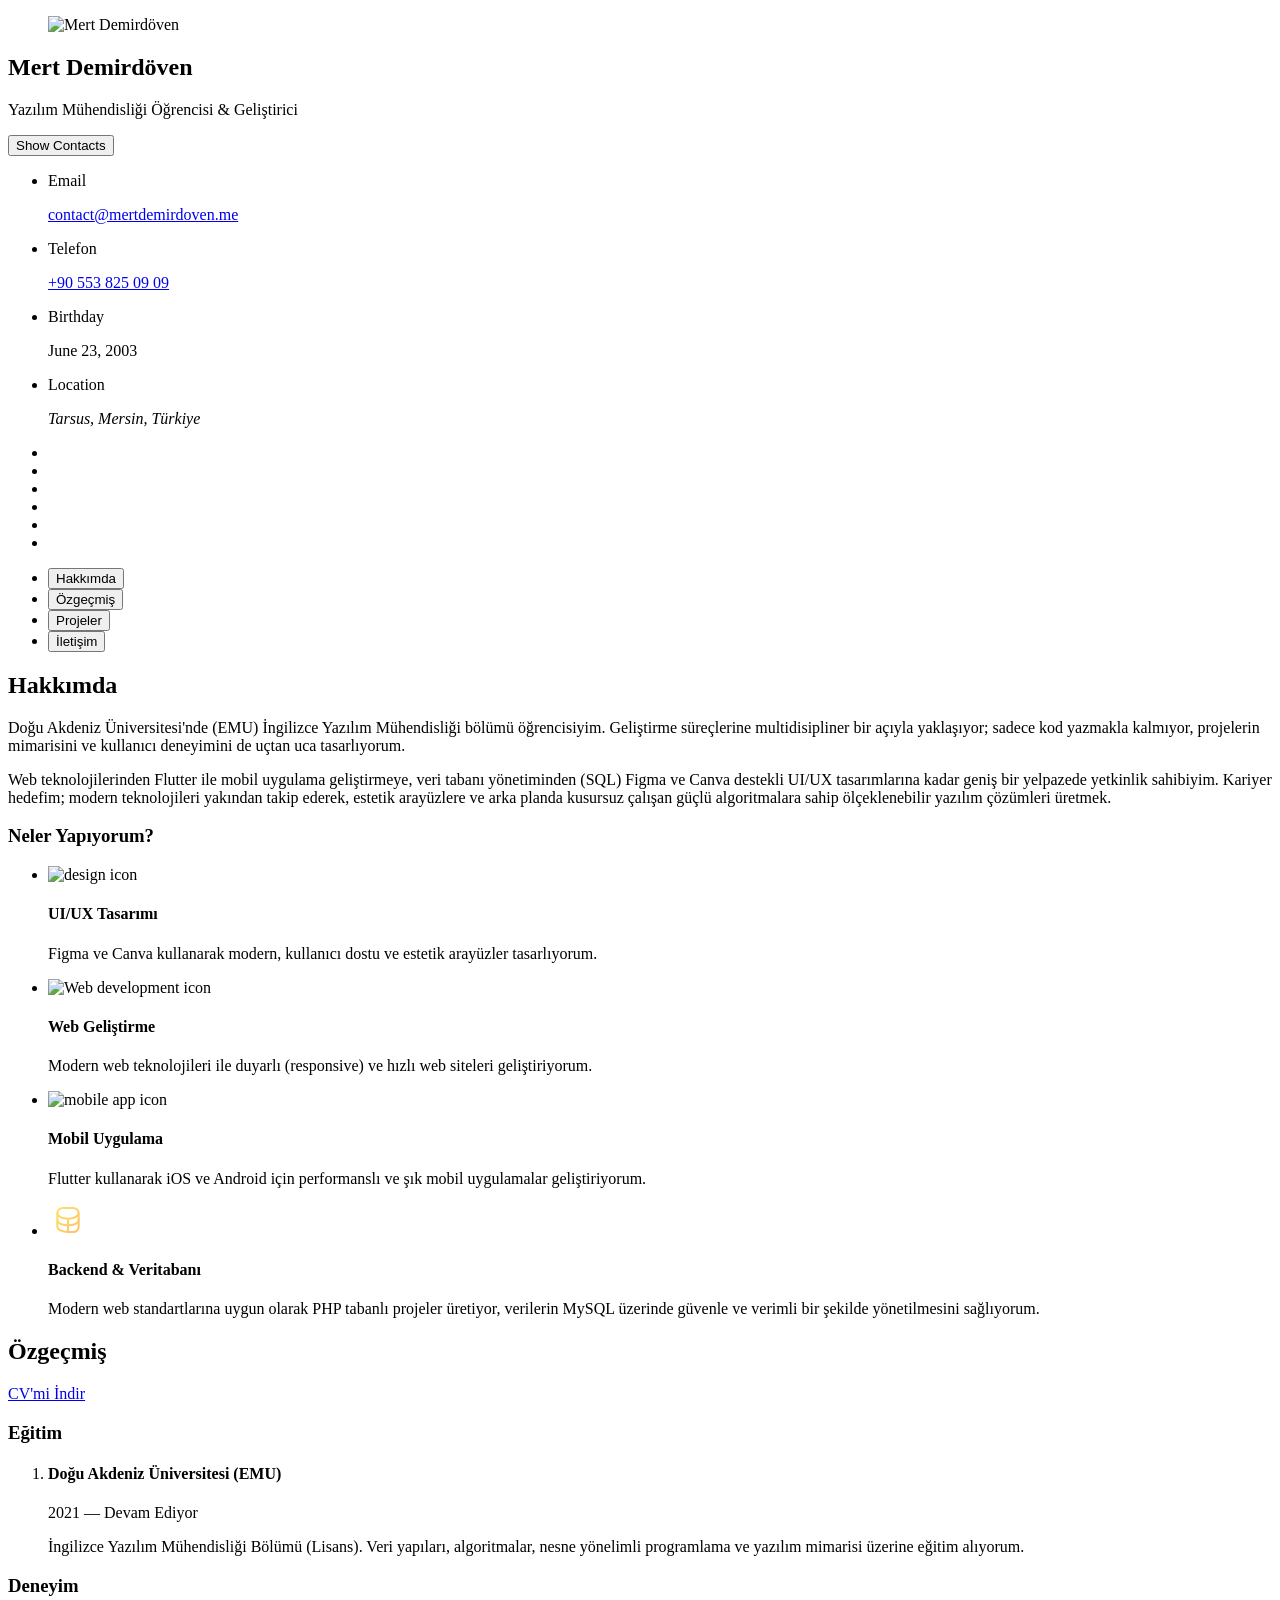
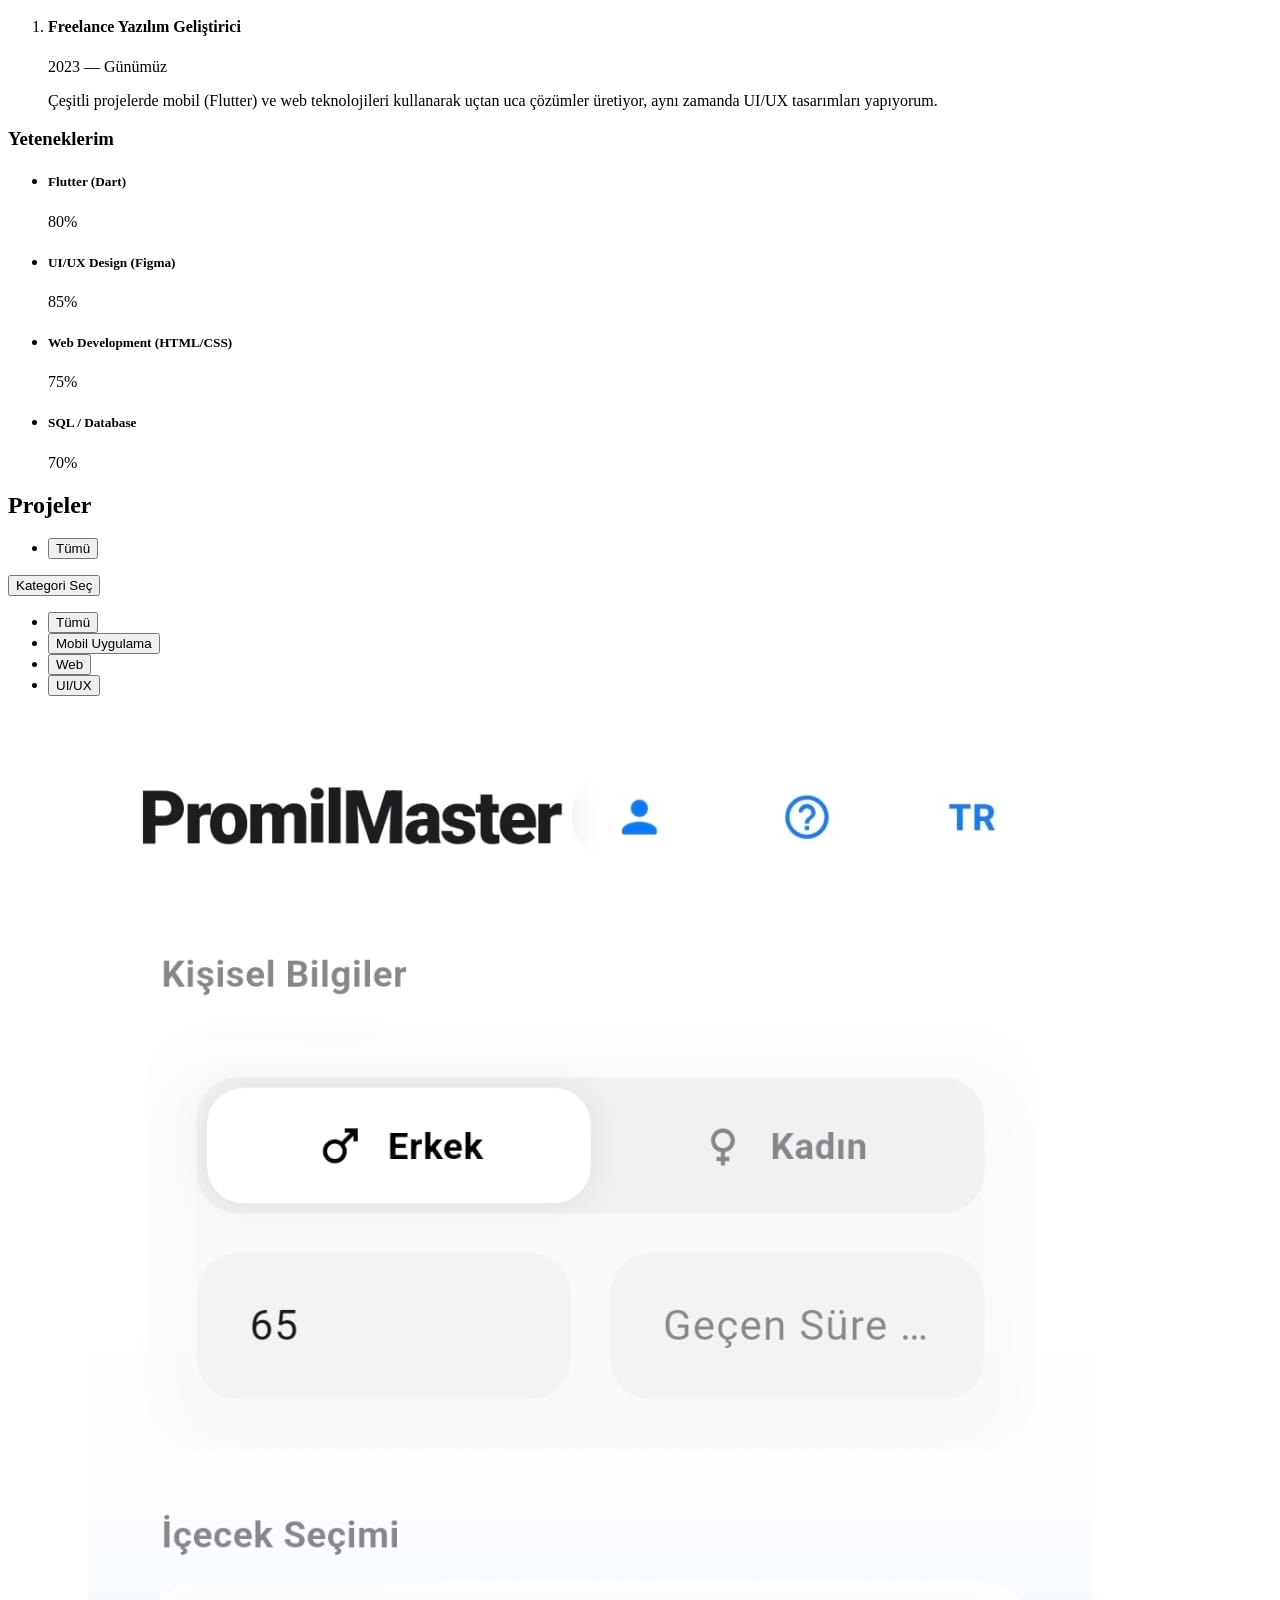
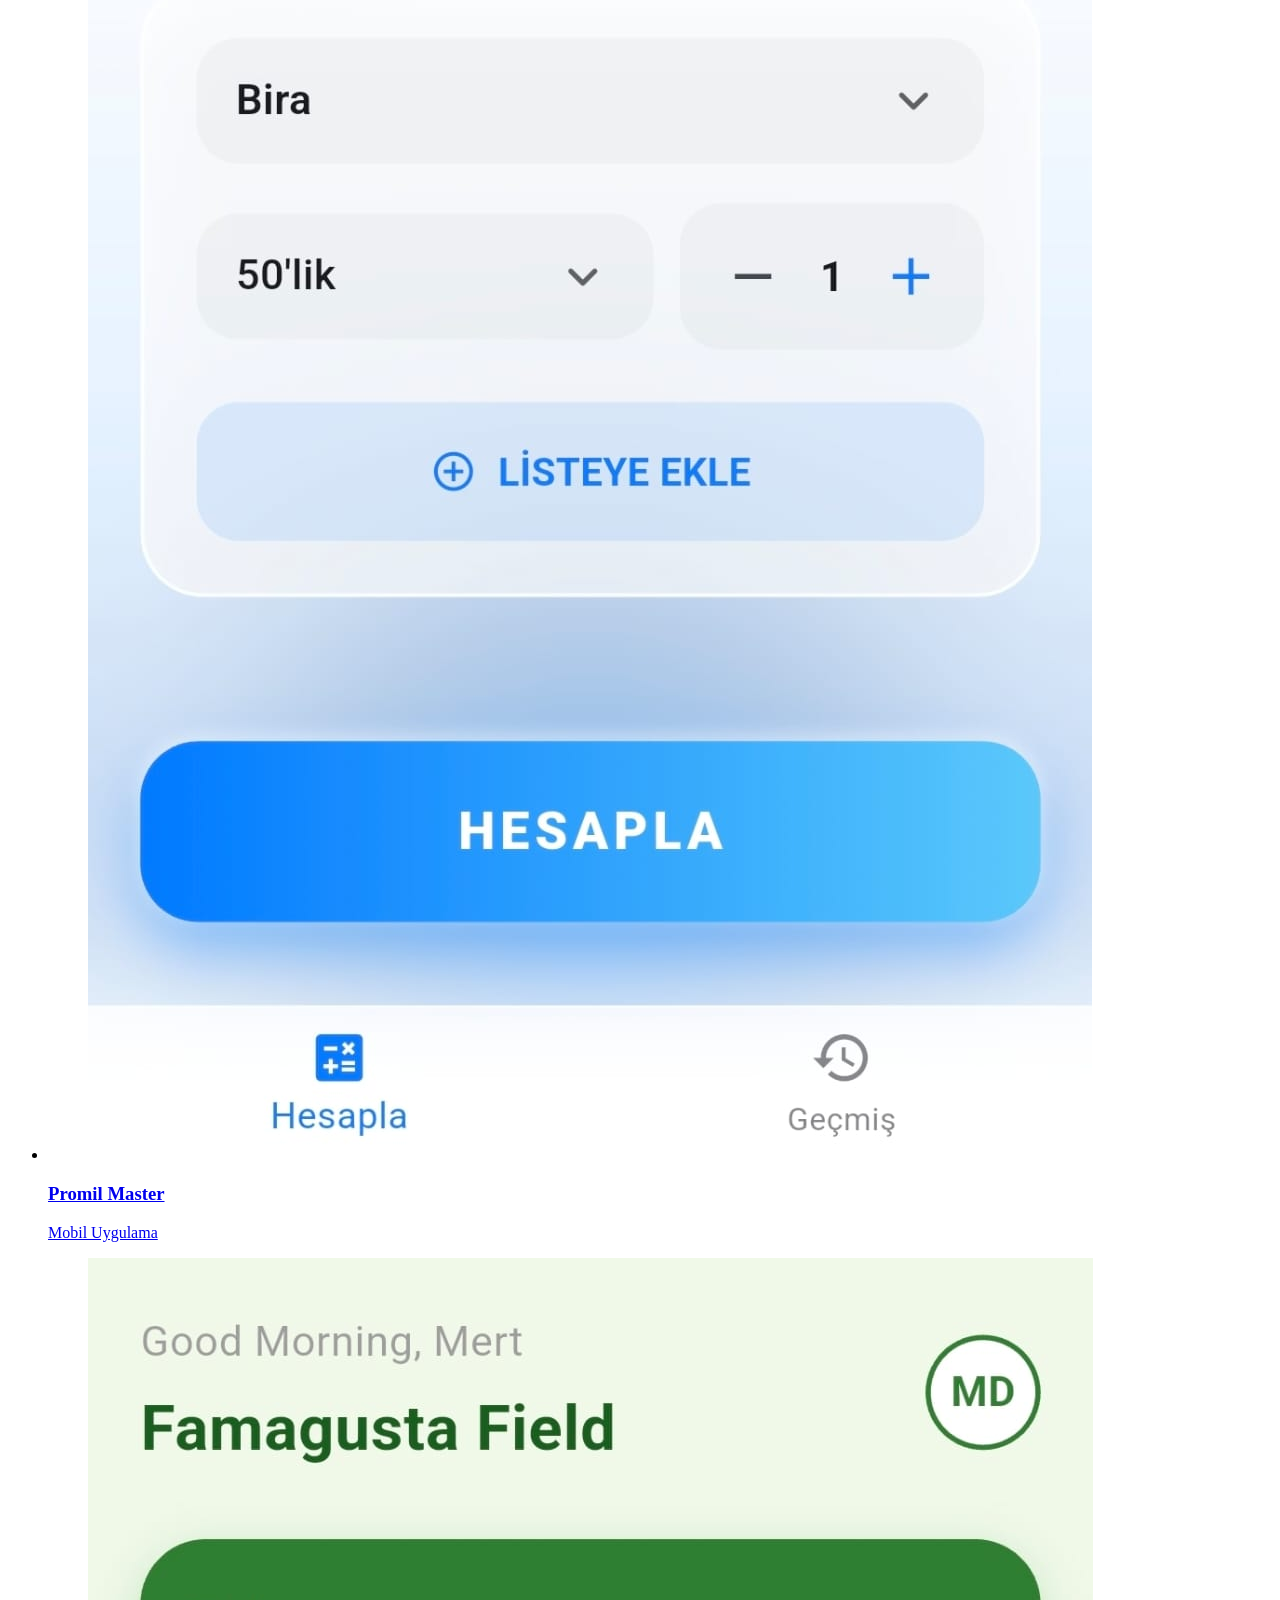
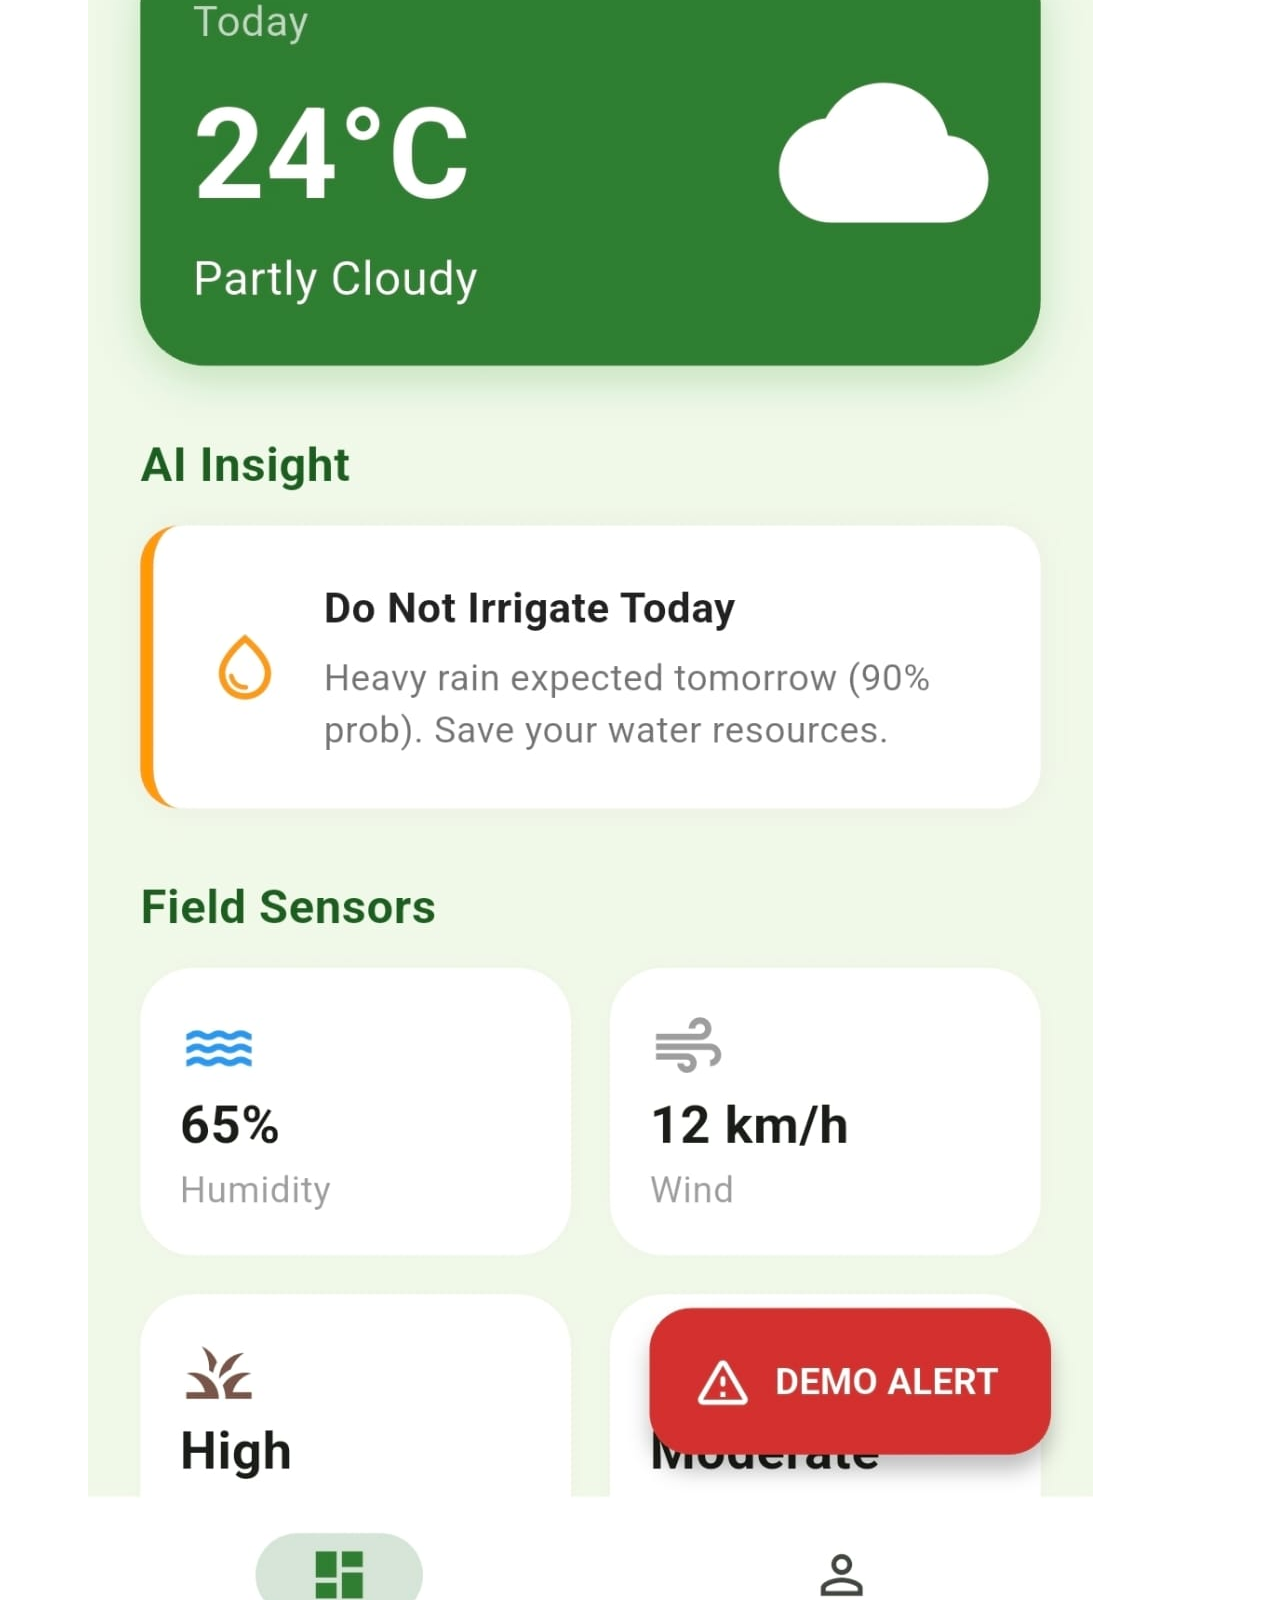
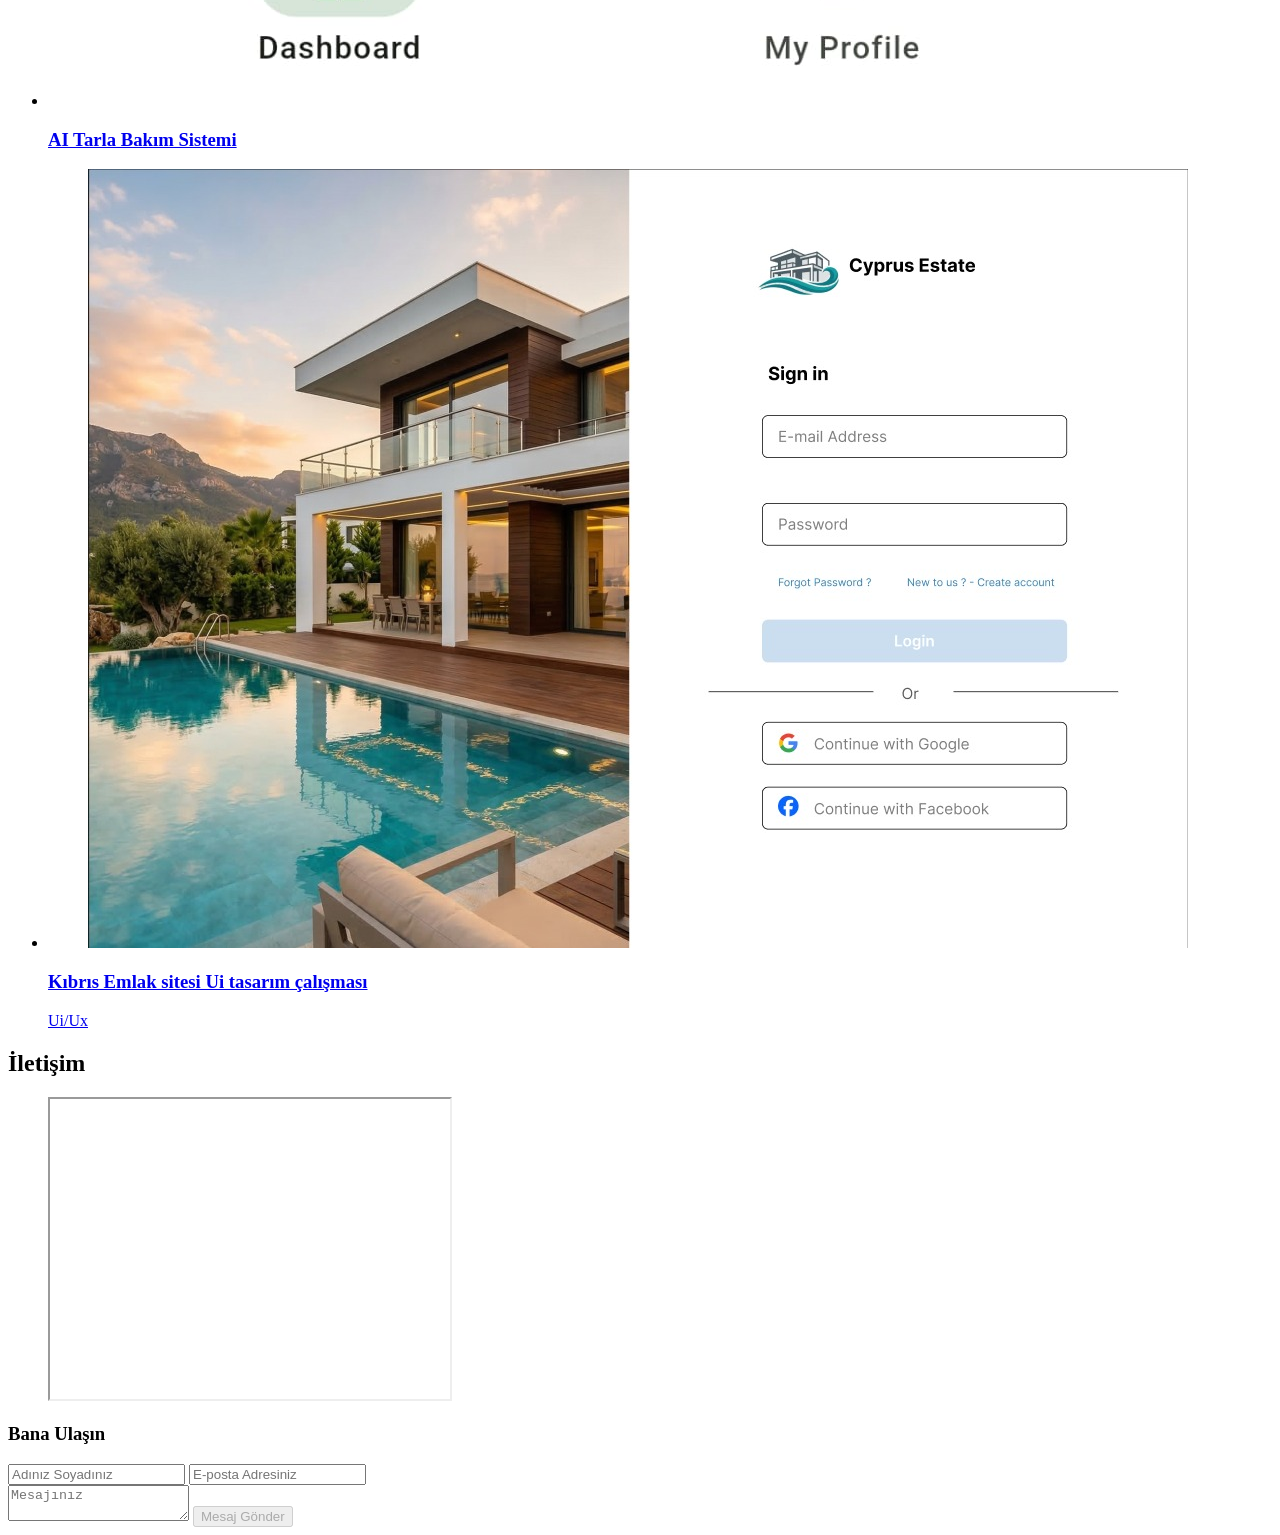
==== commit 9fb5d97a: "Cv indirme özelliği eklendi" ====
--- a/index.html
+++ b/index.html
@@ -421,6 +421,12 @@
 
         <header>
           <h2 class="h2 article-title">Özgeçmiş</h2>
+
+          <a href="./assets/cv/Mert_Demirdoven_CV.pdf" download="Mert_Demirdoven_CV.pdf" class="form-btn">
+            <ion-icon name="download-outline"></ion-icon>
+            <span>CV'mi İndir</span>
+          </a>
+          
         </header>
 
         <section class="timeline">
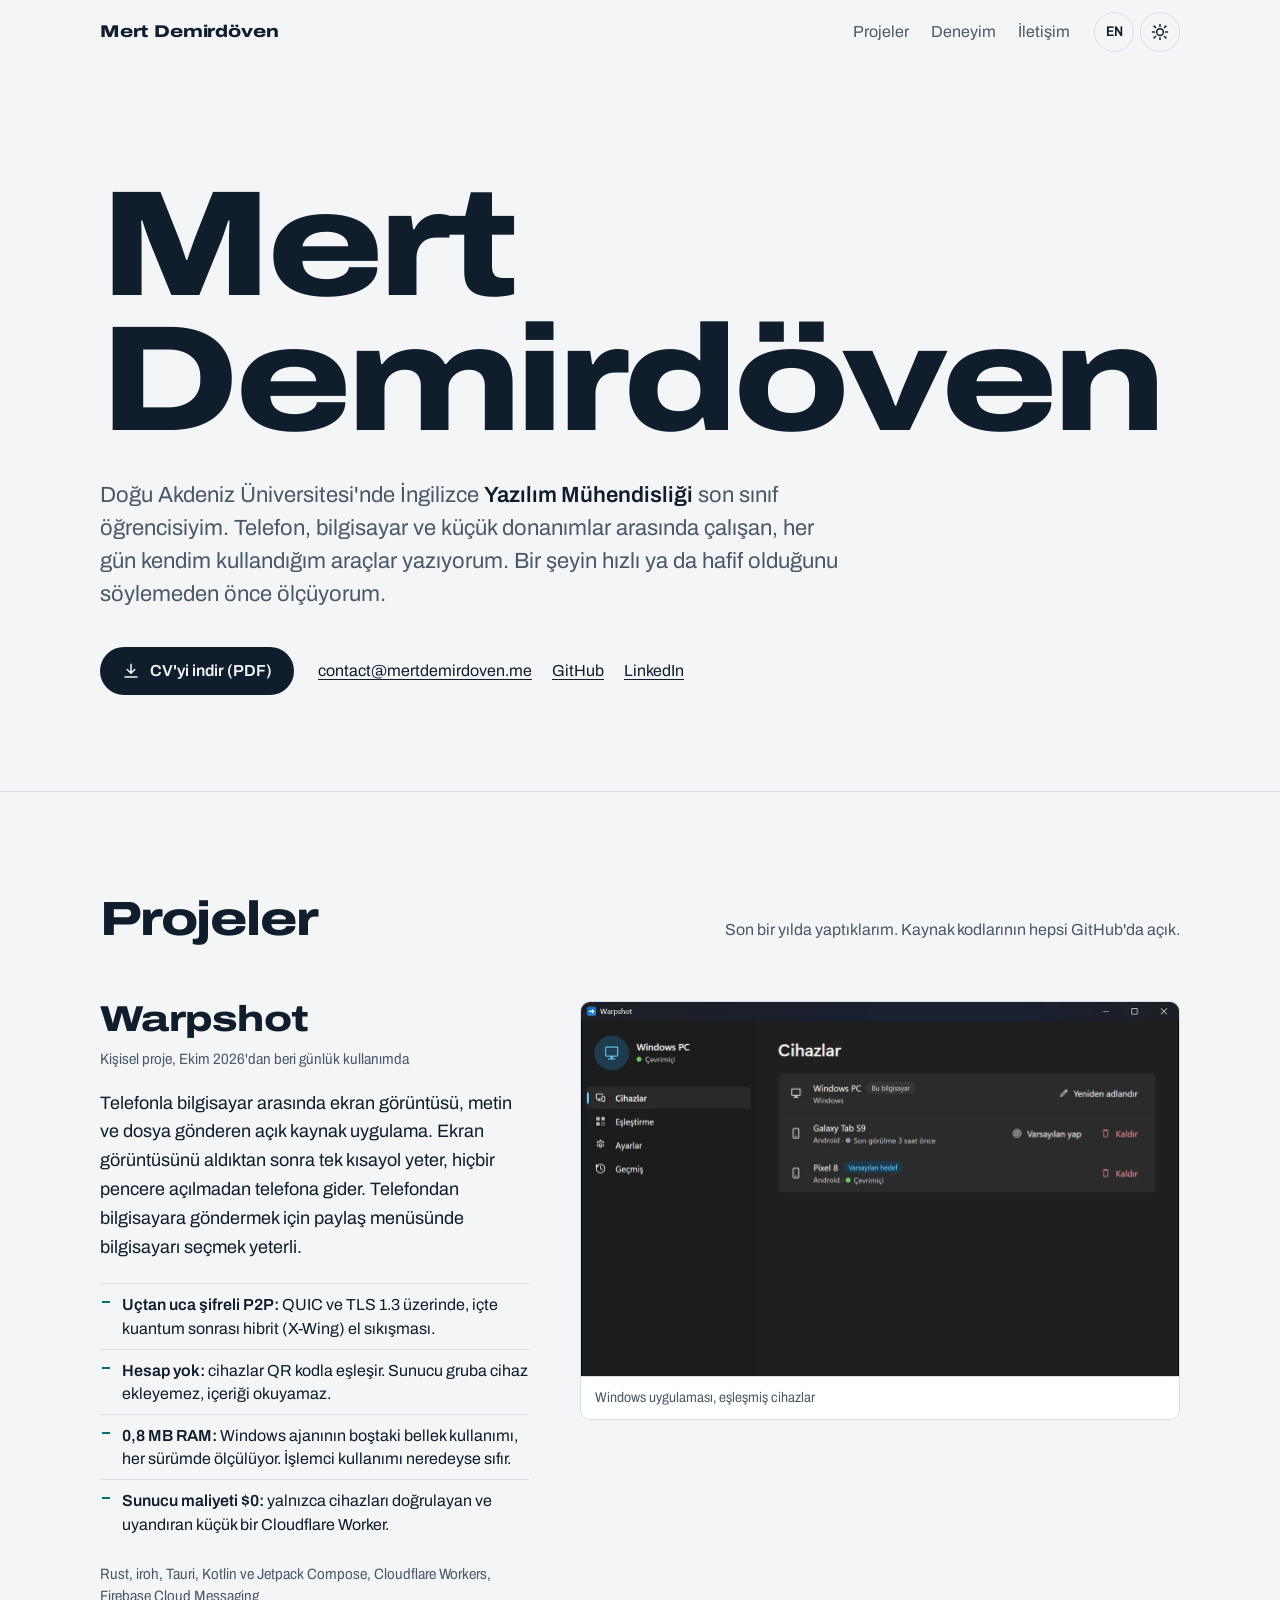
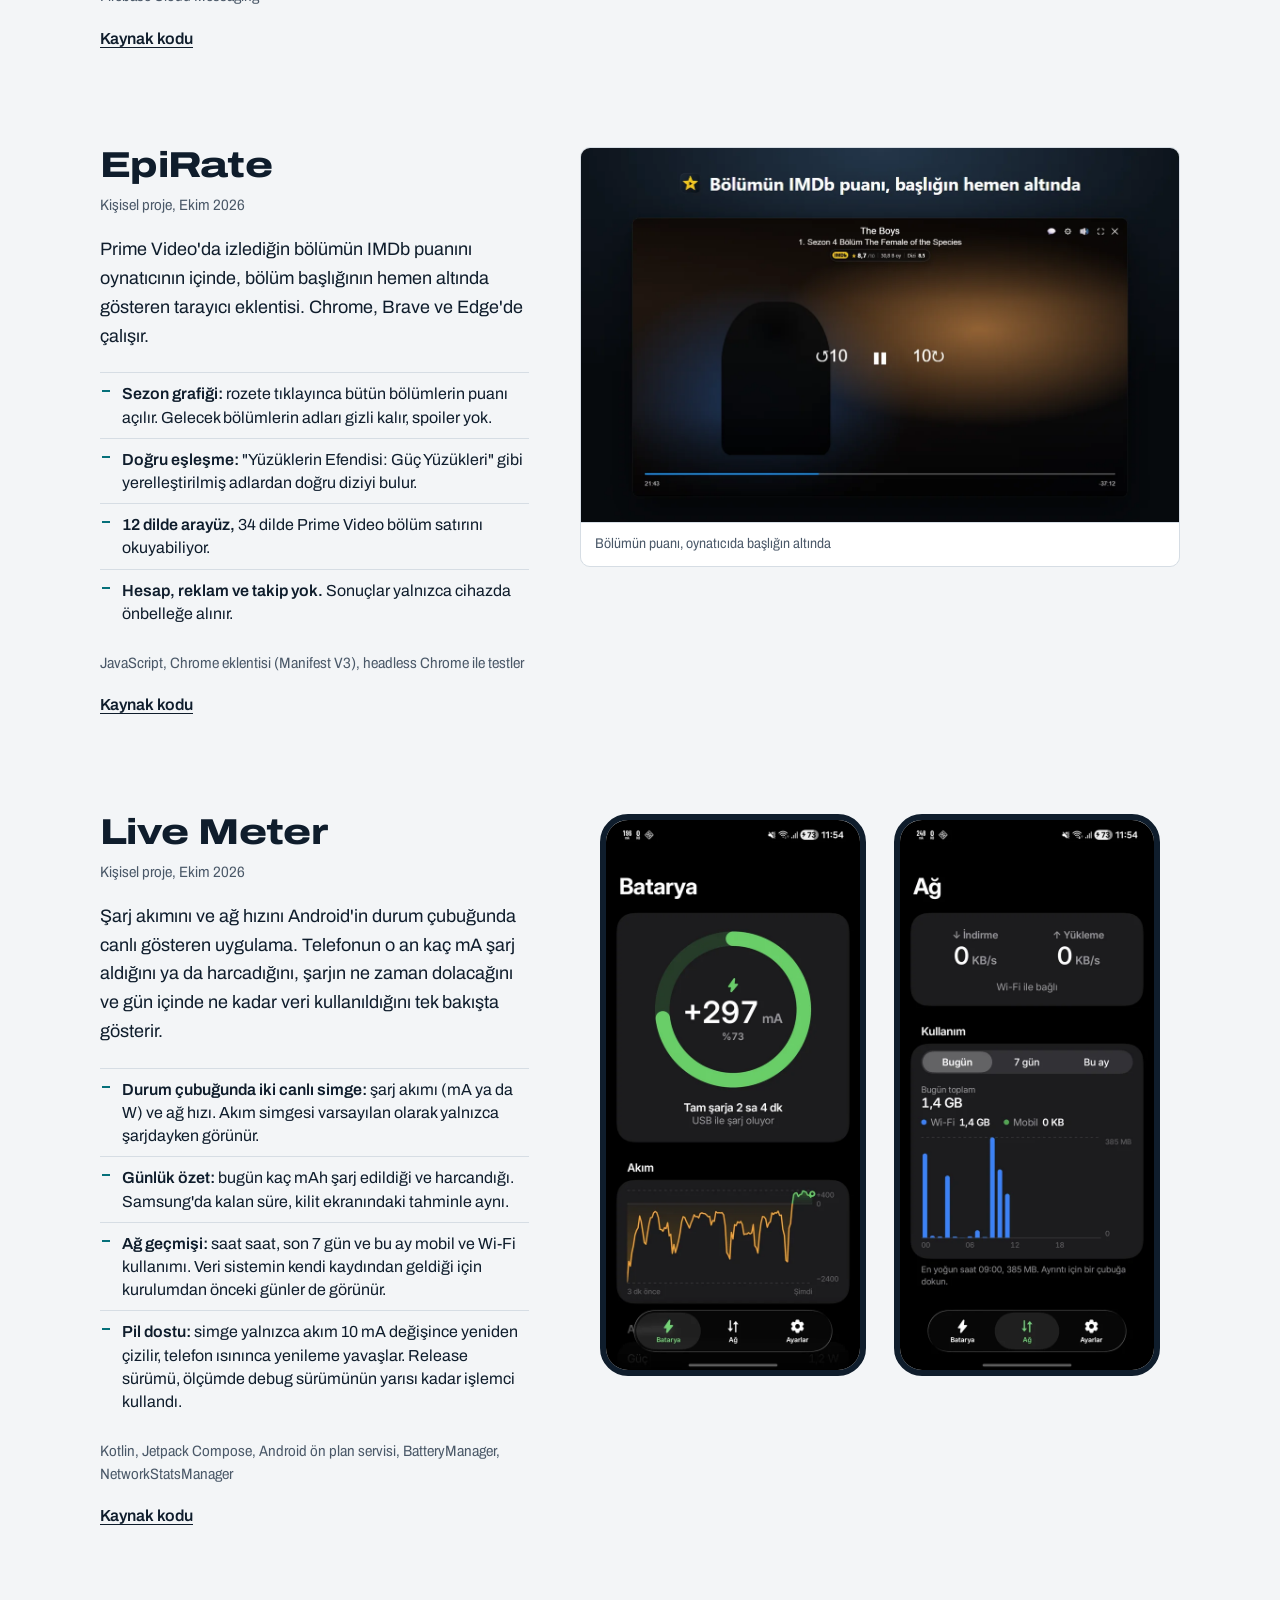
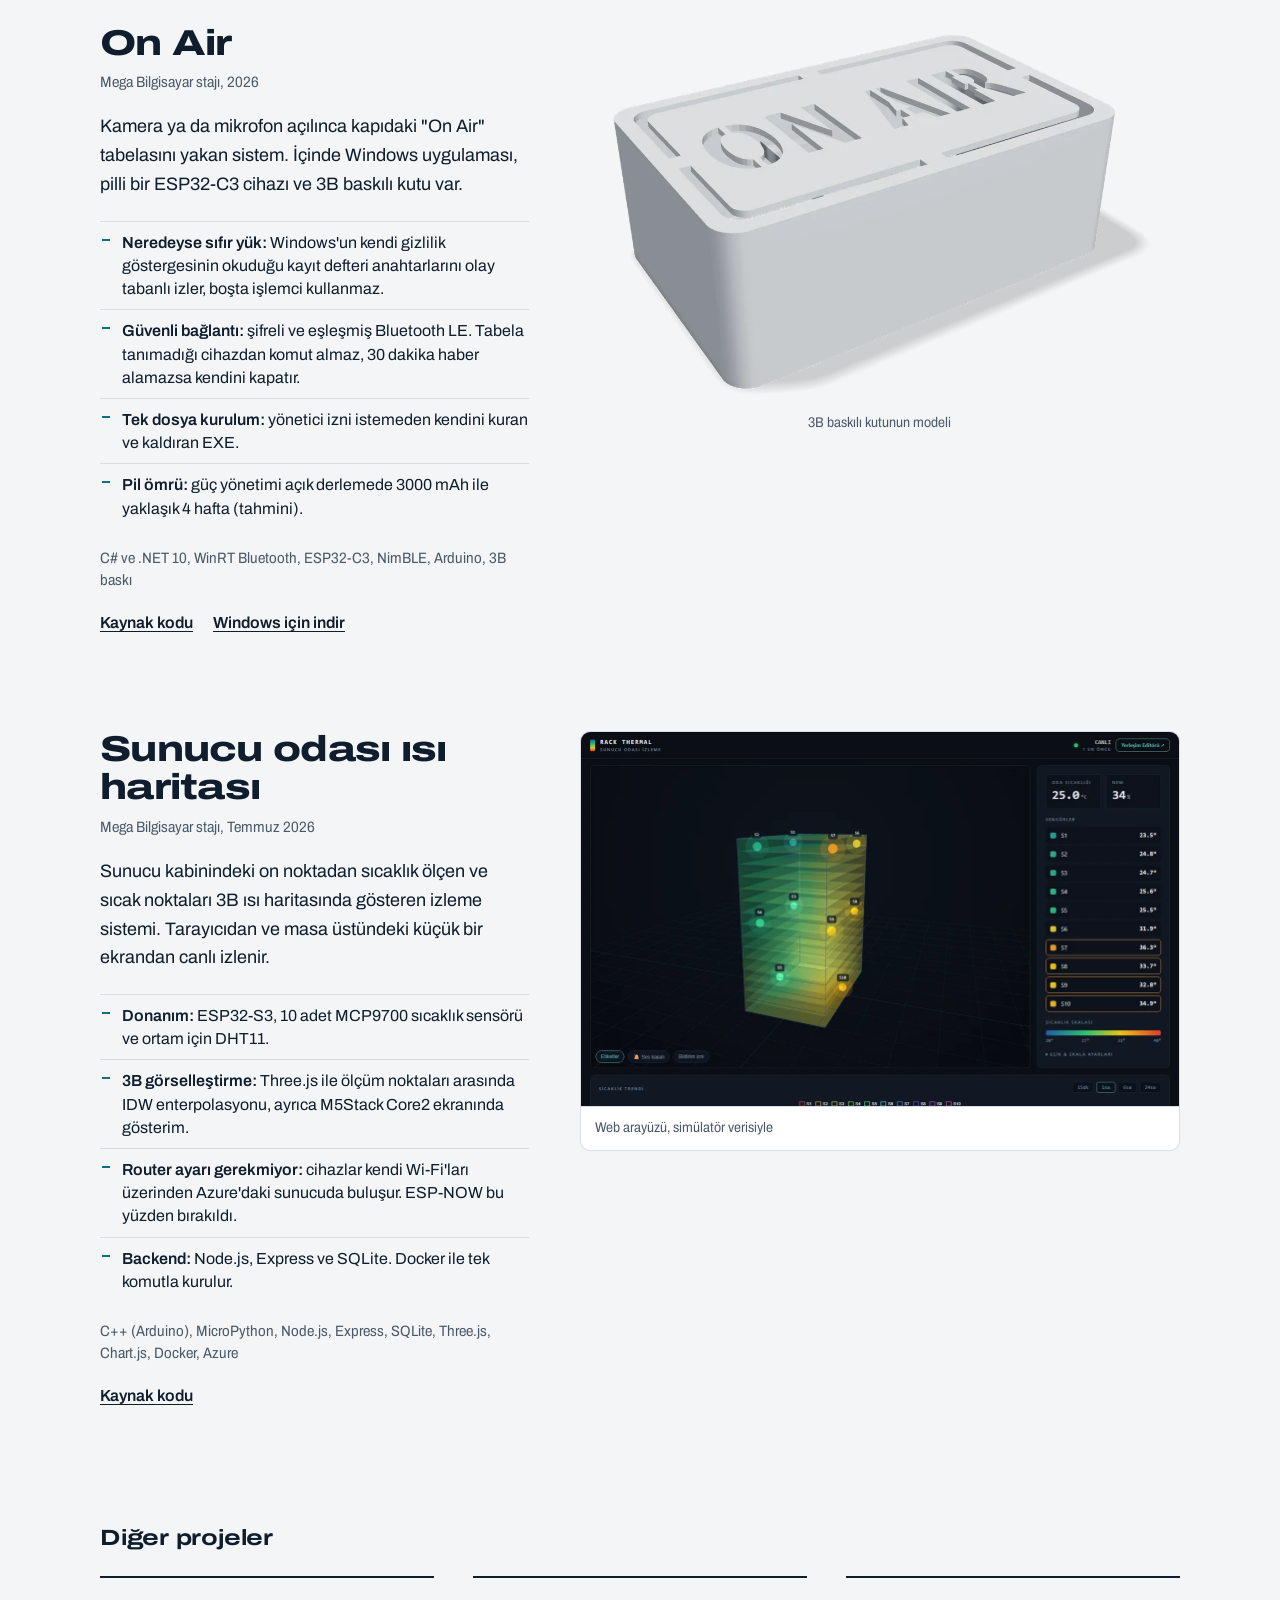
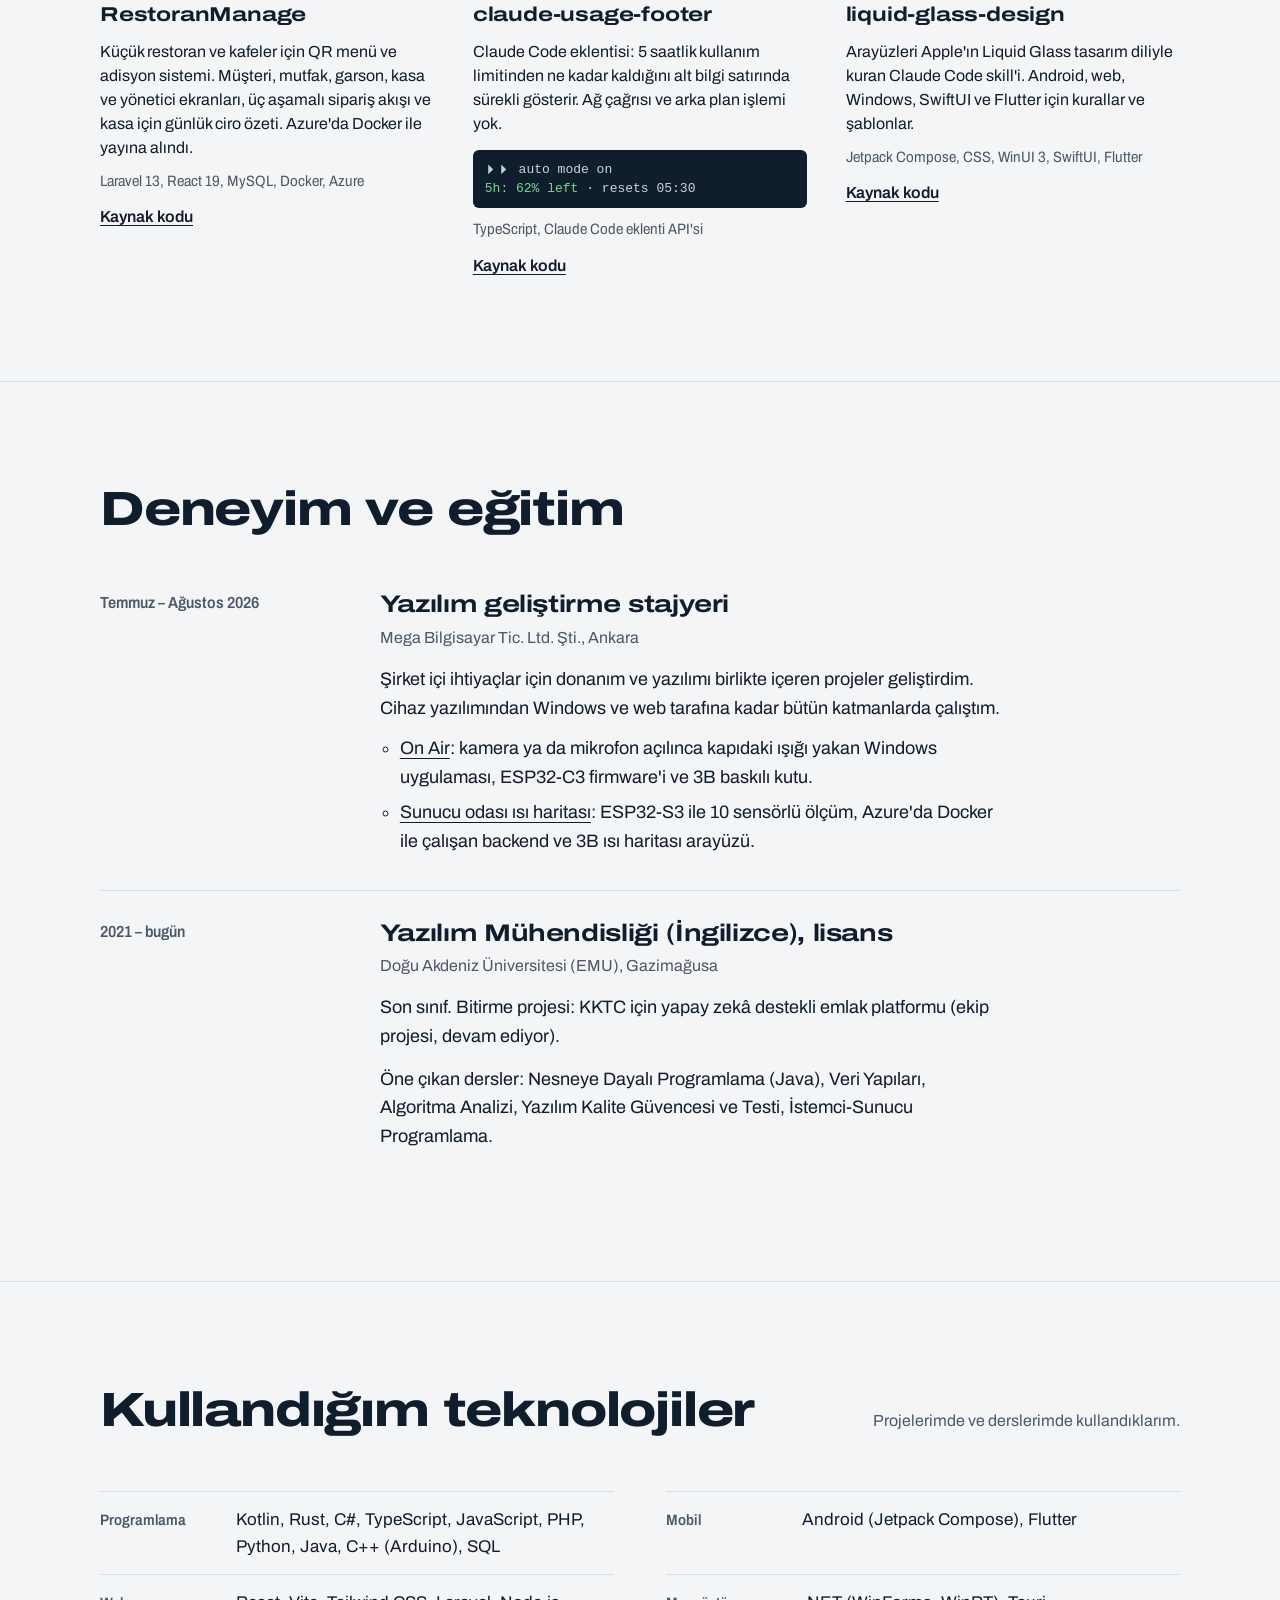
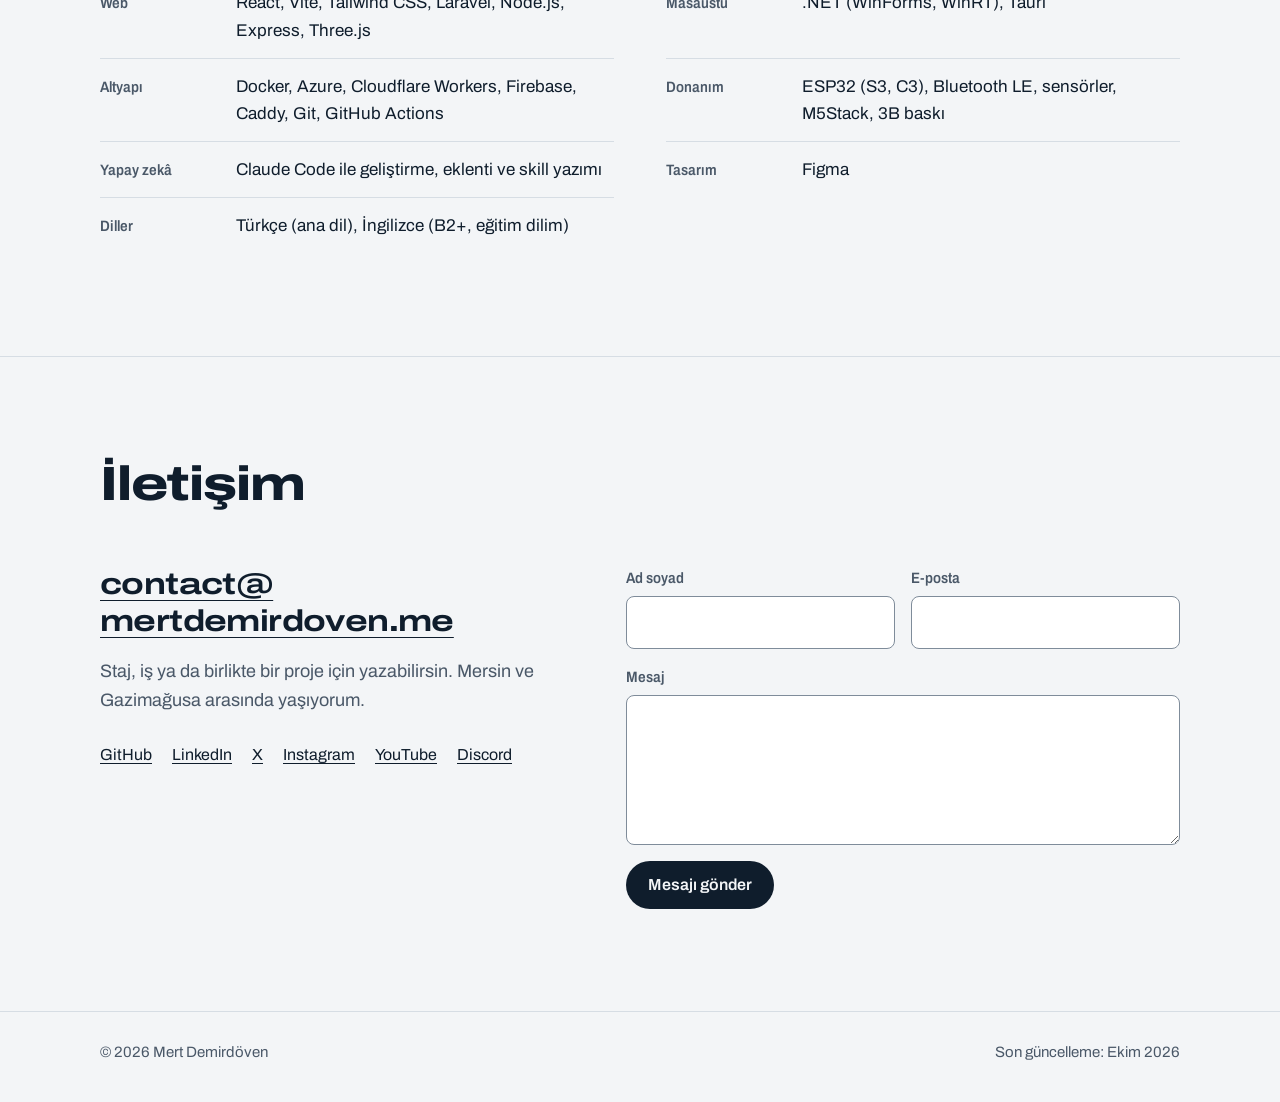
==== commit 3e11c80d: "Siteyi baştan tasarla: yeni projeler, staj, TR/EN ve SEO - vCard şablonu yerine tek sayfalık yeni ta" ====
--- a/index.html
+++ b/index.html
@@ -1,751 +1,408 @@
-<!DOCTYPE html>
-<html lang="tr">
-
-<head>
-  <meta charset="UTF-8">
-  <meta http-equiv="X-UA-Compatible" content="IE=edge">
-  <meta name="viewport" content="width=device-width, initial-scale=1.0">
-  <meta name="google-site-verification" content="sPOEM-5lWu1ATSrI1Y7IrAj1O3FtnqjpdgO5YhkXNhE" />
-  <title>Mert Demirdöven | Yazılım Mühendisliği Öğrencisi & Geliştirici</title>
-
-  <meta name="description" content="Mert Demirdöven'in resmi sitesi: Flutter ve web geliştirme, UI/UX tasarımı, veritabanı, nesneye dayalı programlama odaklı projeler, özgeçmiş ve iletişim bilgileri.">
-  <meta name="author" content="Mert Demirdöven">
-  <meta name="robots" content="index, follow, max-image-preview:large, max-snippet:-1, max-video-preview:-1">
-  <meta name="googlebot" content="index, follow, max-image-preview:large, max-snippet:-1, max-video-preview:-1">
-  <meta name="bingbot" content="index, follow, max-image-preview:large, max-snippet:-1, max-video-preview:-1">
-  <meta name="referrer" content="strict-origin-when-cross-origin">
-  <meta name="theme-color" content="#121212">
-  <meta name="format-detection" content="telephone=no">
-  <link rel="canonical" href="https://mertdemirdoven.me/">
-  <link rel="alternate" hreflang="tr-TR" href="https://mertdemirdoven.me/">
-  <link rel="alternate" hreflang="x-default" href="https://mertdemirdoven.me/">
-
-  <meta property="og:title" content="Mert Demirdöven | Yazılım Mühendisliği Öğrencisi & Geliştirici">
-  <meta property="og:description" content="Nesneye Dayalı Programlama, Flutter, web geliştirme, UI/UX ve veritabanı alanlarında projeler üreten Mert Demirdöven'in resmi portfolyo sitesi.">
-  <meta property="og:type" content="website">
-  <meta property="og:url" content="https://mertdemirdoven.me/">
-  <meta property="og:image" content="https://mertdemirdoven.me/assets/images/mert-logo.png">
-  <meta property="og:image:secure_url" content="https://mertdemirdoven.me/assets/images/mert-logo.png">
-  <meta property="og:image:type" content="image/png">
-  <meta property="og:image:alt" content="Mert Demirdoven logosu">
-  <meta property="og:locale" content="tr_TR">
-  <meta property="og:site_name" content="Mert Demirdöven">
-
-  <meta name="twitter:card" content="summary_large_image">
-  <meta name="twitter:title" content="Mert Demirdöven | Yazılım Mühendisliği Öğrencisi & Geliştirici">
-  <meta name="twitter:description" content="Nesneye Dayalı Programlama, Flutter, web geliştirme, UI/UX ve veritabanı alanlarında projeler üreten Mert Demirdöven'in resmi portfolyo sitesi.">
-  <meta name="twitter:image" content="https://mertdemirdoven.me/assets/images/mert-logo.png">
-  <meta name="twitter:image:alt" content="Mert Demirdoven logosu">
-  <meta name="twitter:site" content="@mrt_dmrdvn1">
-  <meta name="twitter:creator" content="@mrt_dmrdvn1">
-
-  <!--
-    - favicon
-  -->
-  <link rel="icon" href="./favicon.ico" sizes="any">
-  <link rel="shortcut icon" href="./favicon.ico" type="image/x-icon">
-  <link rel="icon" type="image/png" sizes="32x32" href="./assets/images/mert-logo.png">
-  <link rel="icon" type="image/png" sizes="192x192" href="./assets/images/mert-logo.png">
-  <link rel="apple-touch-icon" sizes="180x180" href="./assets/images/mert-logo.png">
-
-  <!--
-    - custom css link
-  -->
-  <link rel="stylesheet" href="./assets/css/style.css">
-
-  <!--
-    - google font link
-  -->
-  <link rel="preconnect" href="https://fonts.googleapis.com">
-  <link rel="preconnect" href="https://fonts.gstatic.com" crossorigin>
-  <link href="https://fonts.googleapis.com/css2?family=Poppins:wght@300;400;500;600&display=swap" rel="stylesheet">
-
-  <script type="application/ld+json">
-    {
-      "@context": "https://schema.org",
-      "@graph": [
-        {
-          "@type": "Person",
-          "@id": "https://mertdemirdoven.me/#person",
-          "name": "Mert Demirdöven",
-          "url": "https://mertdemirdoven.me/",
-          "image": "https://mertdemirdoven.me/assets/images/mert-logo.png",
-          "jobTitle": "Software Engineering Student",
-          "description": "Nesneye Dayalı Programlama, Flutter, web gelistirme, UI/UX ve veritabani odakli projeler ureten yazilim gelistirici.",
-          "sameAs": [
-            "https://github.com/Guidin9",
-            "https://instagram.com/mertdemirdovenn",
-            "https://x.com/mrt_dmrdvn1",
-            "https://www.youtube.com/@Guidin9",
-            "https://discordapp.com/users/401447519693045770",
-            "https://www.linkedin.com/in/mertdemirdoven/"
-          ]
-        },
-        {
-          "@type": "WebSite",
-          "@id": "https://mertdemirdoven.me/#website",
-          "url": "https://mertdemirdoven.me/",
-          "name": "Mert Demirdöven",
-          "description": "Mert Demirdöven'in resmi sitesi.",
-          "publisher": {
-            "@id": "https://mertdemirdoven.me/#person"
-          },
-          "inLanguage": "tr-TR"
-        },
-        {
-          "@type": "WebPage",
-          "@id": "https://mertdemirdoven.me/#webpage",
-          "url": "https://mertdemirdoven.me/",
-          "name": "Mert Demirdöven | Yazılım Mühendisliği Öğrencisi & Geliştirici Portfolyosu",
-          "isPartOf": {
-            "@id": "https://mertdemirdoven.me/#website"
-          },
-          "about": {
-            "@id": "https://mertdemirdoven.me/#person"
-          },
-          "inLanguage": "tr-TR",
-          "primaryImageOfPage": {
-            "@type": "ImageObject",
-            "url": "https://mertdemirdoven.me/assets/images/mert-logo.png"
-          }
-        }
-      ]
-    }
-  </script>
-</head>
-
-<body>
-
-  <!--
-    - #MAIN
-  -->
-
-  <main>
-
-    <!--
-      - #SIDEBAR
-    -->
-
-    <aside class="sidebar" data-sidebar>
-
-      <div class="sidebar-info">
-
-        <figure class="avatar-box">
-          <img src="./assets/images/my-avatar.png" alt="Mert Demirdöven" width="80">
-        </figure>
-
-        <div class="info-content">
-          <h1 class="name" title="Mert Demirdöven">Mert Demirdöven</h1>
-
-          <p class="title">Yazılım Mühendisliği Öğrencisi & Geliştirici</p>
-        </div>
-
-        <button class="info_more-btn" data-sidebar-btn>
-          <span>Show Contacts</span>
-
-          <ion-icon name="chevron-down"></ion-icon>
-        </button>
-
-      </div>
-
-      <div class="sidebar-info_more">
-
-        <div class="separator"></div>
-
-        <ul class="contacts-list">
-
-          <li class="contact-item">
-
-            <div class="icon-box">
-              <ion-icon name="mail-outline"></ion-icon>
-            </div>
-
-            <div class="contact-info">
-              <p class="contact-title">Email</p>
-
-              <a href="mailto:contact@mertdemirdoven.me" class="contact-link">contact<wbr>@mertdemirdoven.me</a>
-            </div>
-
-          </li>
-
-          <li class="contact-item">
-
-            <div class="icon-box">
-              <ion-icon name="phone-portrait-outline"></ion-icon>
-            </div>
-
-            <div class="contact-info">
-              <p class="contact-title">Telefon</p>
-
-              <a href="tel:+905538250909" class="contact-link">+90 553 825 09 09</a>
-            </div>
-
-          </li>
-
-          <li class="contact-item">
-
-            <div class="icon-box">
-              <ion-icon name="calendar-outline"></ion-icon>
-            </div>
-
-            <div class="contact-info">
-              <p class="contact-title">Birthday</p>
-
-              <time datetime="2003-06-23">June 23, 2003</time>
-            </div>
-
-          </li>
-
-          <li class="contact-item">
-
-            <div class="icon-box">
-              <ion-icon name="location-outline"></ion-icon>
-            </div>
-
-            <div class="contact-info">
-              <p class="contact-title">Location</p>
-
-              <address>Tarsus, Mersin, Türkiye</address>
-            </div>
-
-          </li>
-
-        </ul>
-
-        <div class="separator"></div>
-
-        <ul class="social-list">
-
-          <li class="social-item">
-            <a href="https://github.com/Guidin9" target="_blank" rel="noopener noreferrer me" aria-label="GitHub profili" class="social-link">
-              <ion-icon name="logo-github"></ion-icon>
-            </a>
-          </li>
-
-          <li class="social-item">
-            <a href="https://instagram.com/mertdemirdovenn" target="_blank" rel="noopener noreferrer me" aria-label="Instagram profili" class="social-link">
-              <ion-icon name="logo-instagram"></ion-icon>
-            </a>
-          </li>
-
-          <li class="social-item">
-            <a href="https://x.com/mrt_dmrdvn1" target="_blank" rel="noopener noreferrer me" aria-label="X (Twitter) profili" class="social-link">
-              <ion-icon name="logo-twitter"></ion-icon>
-            </a>
-          </li>
-
-          <li class="social-item">
-            <a href="https://discordapp.com/users/401447519693045770" target="_blank" rel="noopener noreferrer me" aria-label="Discord profili" class="social-link">
-              <ion-icon name="logo-discord"></ion-icon>
-            </a>
-          </li>
-
-          <li class="social-item">
-            <a href="https://www.youtube.com/@Guidin9" target="_blank" rel="noopener noreferrer me" aria-label="YouTube kanali" class="social-link">
-              <ion-icon name="logo-youtube"></ion-icon>
-            </a>
-          </li>
-
-          <li class="social-item">
-            <a href="https://www.linkedin.com/in/mertdemirdoven/" target="_blank" rel="noopener noreferrer me" aria-label="LinkedIn profili" class="social-link">
-              <ion-icon name="logo-linkedin"></ion-icon>
-            </a>
-          </li>
-        </ul>
-
-      </div>
-
-    </aside>
-
-
-
-
-
-    <!--
-      - #main-content
-    -->
-
-    <div class="main-content">
-
-      <!--
-        - #NAVBAR
-      -->
-
-      <nav class="navbar">
-
-        <ul class="navbar-list">
-
-          <li class="navbar-item">
-            <button class="navbar-link  active" data-nav-link>Hakkımda</button>
-          </li>
-
-          <li class="navbar-item">
-            <button class="navbar-link" data-nav-link>Özgeçmiş</button>
-          </li>
-
-          <li class="navbar-item">
-            <button class="navbar-link" data-nav-link>Projeler</button>
-          </li>
-
-          <li class="navbar-item">
-            <button class="navbar-link" data-nav-link>İletişim</button>
-          </li>
-
-        </ul>
-
-      </nav>
-
-
-
-
-
-      <!--
-        - #ABOUT
-      -->
-
-      <article class="about  active" data-page="hakkımda">
-
-        <header>
-          <h2 class="h2 article-title">Hakkımda</h2>
-        </header>
-
-        <section class="about-text">
-          <p>
-            Doğu Akdeniz Üniversitesi'nde (EMU) İngilizce Yazılım Mühendisliği bölümü öğrencisiyim. Geliştirme süreçlerine multidisipliner bir açıyla yaklaşıyor; sadece kod yazmakla kalmıyor, projelerin mimarisini ve kullanıcı deneyimini de uçtan uca tasarlıyorum.
-          </p>
-
-          <p>
-            Web teknolojilerinden Flutter ile mobil uygulama geliştirmeye, veri tabanı yönetiminden (SQL) Figma ve Canva destekli UI/UX tasarımlarına kadar geniş bir yelpazede yetkinlik sahibiyim. Kariyer hedefim; modern teknolojileri yakından takip ederek, estetik arayüzlere ve arka planda kusursuz çalışan güçlü algoritmalara sahip ölçeklenebilir yazılım çözümleri üretmek.
-          </p>
-        </section>
-
-
-        <!--
-          - service
-        -->
-
-        <section class="service">
-
-          <h3 class="h3 service-title">Neler Yapıyorum?</h3>
-
-          <ul class="service-list">
-
-            <li class="service-item">
-
-              <div class="service-icon-box">
-                <img src="./assets/images/icon-design.svg" alt="design icon" width="40">
-              </div>
-
-              <div class="service-content-box">
-                <h4 class="h4 service-item-title">UI/UX Tasarımı</h4>
-
-                <p class="service-item-text">
-                  Figma ve Canva kullanarak modern, kullanıcı dostu ve estetik arayüzler tasarlıyorum.
-                </p>
-              </div>
-
-            </li>
-
-            <li class="service-item">
-
-              <div class="service-icon-box">
-                <img src="./assets/images/icon-dev.svg" alt="Web development icon" width="40">
-              </div>
-
-              <div class="service-content-box">
-                <h4 class="h4 service-item-title">Web Geliştirme</h4>
-
-                <p class="service-item-text">
-                  Modern web teknolojileri ile duyarlı (responsive) ve hızlı web siteleri geliştiriyorum.
-                </p>
-              </div>
-
-            </li>
-
-            <li class="service-item">
-
-              <div class="service-icon-box">
-                <img src="./assets/images/icon-app.svg" alt="mobile app icon" width="40">
-              </div>
-
-              <div class="service-content-box">
-                <h4 class="h4 service-item-title">Mobil Uygulama</h4>
-
-                <p class="service-item-text">
-                  Flutter kullanarak iOS ve Android için performanslı ve şık mobil uygulamalar geliştiriyorum.
-                </p>
-              </div>
-
-            </li>
-
-            <li class="service-item">
-
-              <div class="service-icon-box">
-                <img src="./assets/images/gemini-svg.svg" alt="database icon" width="40">
-              </div>
-
-              <div class="service-content-box">
-                <h4 class="h4 service-item-title">Backend & Veritabanı</h4>
-
-                <p class="service-item-text">
-                  Modern web standartlarına uygun olarak PHP tabanlı projeler üretiyor, verilerin MySQL üzerinde güvenle ve verimli bir şekilde yönetilmesini sağlıyorum.
-                </p>
-              </div>
-
-            </li>
-
-          </ul>
-
-        </section>
-
-
-        <!--
-          - testimonials (Şimdilik Gizlendi)
-        -->
-        
-        <!--
-          - clients (Şimdilik Gizlendi)
-        -->
-
-      </article>
-
-
-
-
-
-      <!--
-        - #RESUME
-      -->
-
-      <article class="resume" data-page="özgeçmiş">
-
-        <header>
-          <h2 class="h2 article-title">Özgeçmiş</h2>
-
-          <a href="./assets/cv/Mert_Demirdoven_CV.pdf" download="Mert_Demirdoven_CV.pdf" class="form-btn">
-            <ion-icon name="download-outline"></ion-icon>
-            <span>CV'mi İndir</span>
-          </a>
-          
-        </header>
-
-        <section class="timeline">
-
-          <div class="title-wrapper">
-            <div class="icon-box">
-              <ion-icon name="book-outline"></ion-icon>
-            </div>
-
-            <h3 class="h3">Eğitim</h3>
-          </div>
-
-          <ol class="timeline-list">
-
-            <li class="timeline-item">
-
-              <h4 class="h4 timeline-item-title">Doğu Akdeniz Üniversitesi (EMU)</h4>
-
-              <span>2021 — Devam Ediyor</span>
-
-              <p class="timeline-text">
-                İngilizce Yazılım Mühendisliği Bölümü (Lisans). Veri yapıları, algoritmalar, nesne yönelimli programlama ve yazılım mimarisi üzerine eğitim alıyorum.
-              </p>
-
-            </li>
-
-          </ol>
-
-        </section>
-
-        <section class="timeline">
-
-          <div class="title-wrapper">
-            <div class="icon-box">
-              <ion-icon name="book-outline"></ion-icon>
-            </div>
-
-            <h3 class="h3">Deneyim</h3>
-          </div>
-
-          <ol class="timeline-list">
-
-            <li class="timeline-item">
-
-              <h4 class="h4 timeline-item-title">Freelance Yazılım Geliştirici</h4>
-
-              <span>2023 — Günümüz</span>
-
-              <p class="timeline-text">
-                Çeşitli projelerde mobil (Flutter) ve web teknolojileri kullanarak uçtan uca çözümler üretiyor, aynı zamanda UI/UX tasarımları yapıyorum.
-              </p>
-
-            </li>
-
-          </ol>
-
-        </section>
-
-        <section class="skill">
-
-          <h3 class="h3 skills-title">Yeteneklerim</h3>
-
-          <ul class="skills-list content-card">
-
-            <li class="skills-item">
-
-              <div class="title-wrapper">
-                <h5 class="h5">Flutter (Dart)</h5>
-                <data value="80">80%</data>
-              </div>
-
-              <div class="skill-progress-bg">
-                <div class="skill-progress-fill" style="width: 80%;"></div>
-              </div>
-
-            </li>
-
-            <li class="skills-item">
-
-              <div class="title-wrapper">
-                <h5 class="h5">UI/UX Design (Figma)</h5>
-                <data value="85">85%</data>
-              </div>
-
-              <div class="skill-progress-bg">
-                <div class="skill-progress-fill" style="width: 85%;"></div>
-              </div>
-
-            </li>
-
-            <li class="skills-item">
-
-              <div class="title-wrapper">
-                <h5 class="h5">Web Development (HTML/CSS)</h5>
-                <data value="75">75%</data>
-              </div>
-
-              <div class="skill-progress-bg">
-                <div class="skill-progress-fill" style="width: 75%;"></div>
-              </div>
-
-            </li>
-
-            <li class="skills-item">
-
-              <div class="title-wrapper">
-                <h5 class="h5">SQL / Database</h5>
-                <data value="70">70%</data>
-              </div>
-
-              <div class="skill-progress-bg">
-                <div class="skill-progress-fill" style="width: 70%;"></div>
-              </div>
-
-            </li>
-
-          </ul>
-
-        </section>
-
-      </article>
-
-
-
-
-
-      <!--
-        - #PORTFOLIO
-      -->
-
-      <article class="portfolio" data-page="projeler">
-
-        <header>
-          <h2 class="h2 article-title">Projeler</h2>
-        </header>
-
-        <section class="projects">
-
-          <ul class="filter-list">
-
-            <li class="filter-item">
-              <button class="active" data-filter-btn>Tümü</button>
-            </li>
-
-           
-
-          </ul>
-
-          <div class="filter-select-box">
-
-            <button class="filter-select" data-select>
-
-              <span class="select-value" data-selecct-value>Kategori Seç</span>
-
-              <span class="select-icon">
-                <ion-icon name="chevron-down"></ion-icon>
-              </span>
-
-            </button>
-
-            <ul class="select-list">
-
-              <li class="select-item">
-                <button data-select-item>Tümü</button>
-              </li>
-
-              <li class="select-item">
-                <button data-select-item>Mobil Uygulama</button>
-              </li>
-
-              <li class="select-item">
-                <button data-select-item>Web</button>
-              </li>
-
-              <li class="select-item">
-                <button data-select-item>UI/UX</button>
-              </li>
-
-            </ul>
-
-          </div>
-
-          <ul class="project-list">
-
-            <li class="project-item  active" data-filter-item data-category="mobil uygulama">
-              <a href="#">
-
-                <figure class="project-img">
-                  <div class="project-item-icon-box">
-                    <ion-icon name="eye-outline"></ion-icon>
-                  </div>
-
-                  <img src="./assets/images/project-1.jpg" alt="Promil Master" loading="lazy">
-                </figure>
-
-                <h3 class="project-title">Promil Master</h3>
-
-                <p class="project-category">Mobil Uygulama</p>
-
-              </a>
-            </li>
-
-            <li class="project-item  active" data-filter-item data-category="ui/ux">
-              <a href="#">
-
-                <figure class="project-img">
-                  <div class="project-item-icon-box">
-                    <ion-icon name="eye-outline"></ion-icon>
-                  </div>
-
-                  <img src="./assets/images/project-2.png" alt="AI Tarla Bakım" loading="lazy">
-                </figure>
-
-                <h3 class="project-title">AI Tarla Bakım Sistemi</h3>
-                
-              </a>
-            </li>
-            <li class="project-item  active" data-filter-item data-category="ui/ux">
-              <a href="#">
-
-                <figure class="project-img">
-                  <div class="project-item-icon-box">
-                    <ion-icon name="eye-outline"></ion-icon>
-                  </div>
-
-                  <img src="./assets/images/image.png" alt="Emlak Sitesi Ui" loading="lazy">
-                </figure>
-
-                <h3 class="project-title">Kıbrıs Emlak sitesi Ui tasarım çalışması</h3>
-                <p class="project-category">Ui/Ux</p>
-
-              </a>
-            </li>
-
-
-
-
-          </ul>
-
-        </section>
-
-      </article>
-
-
-
-
-
-      <!--
-        - #CONTACT
-      -->
-
-      <article class="contact" data-page="iletişim">
-
-        <header>
-          <h2 class="h2 article-title">İletişim</h2>
-        </header>
-
-        <section class="mapbox" data-mapbox>
-          <figure>
-            <iframe
-              src="https://www.google.com/maps/embed?pb=!1m18!1m12!1m3!1d102142.14713809634!2d34.81155021200251!3d36.917992790757786!2m3!1f0!2f0!3f0!3m2!1i1024!2i768!4f13.1!3m3!1m2!1s0x152862a9ca1dfa83%3A0x6fb1cf2985be0b2d!2sTarsus%2C%20Mersin!5e0!3m2!1str!2str!4v1701234567890!5m2!1str!2str"
-              width="400" height="300" loading="lazy"></iframe>
-          </figure>
-        </section>
-
-        <section class="contact-form">
-
-          <h3 class="h3 form-title">Bana Ulaşın</h3>
-
-          <form action="https://formsubmit.co/anilsudemert@gmail.com" method="POST" class="form" data-form>
-
-            <!-- FormSubmit ekstra ayarları -->
-            <input type="hidden" name="_subject" value="Portfolyo Sitemden Yeni Mesaj!">
-            <input type="hidden" name="_captcha" value="false">
-            <input type="hidden" name="_next" value="https://mertdemirdoven.me/?success=true">
-
-            <div class="input-wrapper">
-              <input type="text" name="fullname" class="form-input" placeholder="Adınız Soyadınız" required data-form-input aria-label="Ad Soyad">
-
-              <input type="email" name="email" class="form-input" placeholder="E-posta Adresiniz" required data-form-input aria-label="E-posta">
-            </div>
-
-            <textarea name="message" class="form-input" placeholder="Mesajınız" required data-form-input aria-label="Mesaj"></textarea>
-
-            <button class="form-btn" type="submit" disabled data-form-btn>
-              <ion-icon name="paper-plane"></ion-icon>
-              <span>Mesaj Gönder</span>
-            </button>
-
-          </form>
-
-          <div class="form-success-message" style="display: none; margin-top: 20px; padding: 15px; background-color: #4ade80; color: #ffffff; border-radius: 8px; text-align: center;">
-            ✓ Mesajınız başarıyla gönderildi! Bana ulaştığında size geri döneceğim.
-          </div>
-
-        </section>
-
-      </article>
-
-    </div>
-
-  </main>
-
-
-
-
-
-
-  <!--
-    - custom js link
-  -->
-  <script src="./assets/js/script.js"></script>
-
-  <!--
-    - ionicon link
-  -->
-  <script type="module" src="https://unpkg.com/ionicons@5.5.2/dist/ionicons/ionicons.esm.js"></script>
-  <script nomodule src="https://unpkg.com/ionicons@5.5.2/dist/ionicons/ionicons.js"></script>
-
-</body>
-
-</html>
+<!DOCTYPE html>
+<html lang="tr">
+<head>
+  <meta charset="UTF-8">
+  <meta name="viewport" content="width=device-width, initial-scale=1">
+  <title>Mert Demirdöven | Yazılım Mühendisliği Öğrencisi &amp; Geliştirici</title>
+  <meta name="description" content="Mert Demirdöven, EMU Yazılım Mühendisliği son sınıf öğrencisi. Android, Windows, web ve ESP32 arasında çalışan projeleri, stajı, CV'si ve iletişim bilgileri.">
+  <meta name="author" content="Mert Demirdöven">
+  <meta name="google-site-verification" content="sPOEM-5lWu1ATSrI1Y7IrAj1O3FtnqjpdgO5YhkXNhE">
+  <meta name="robots" content="index, follow, max-image-preview:large">
+  <meta name="theme-color" content="#f3f5f7" media="(prefers-color-scheme: light)">
+  <meta name="theme-color" content="#0c1621" media="(prefers-color-scheme: dark)">
+  <meta name="format-detection" content="telephone=no">
+
+  <link rel="canonical" href="https://mertdemirdoven.me/">
+  <link rel="alternate" hreflang="tr" href="https://mertdemirdoven.me/">
+  <link rel="alternate" hreflang="en" href="https://mertdemirdoven.me/en/">
+  <link rel="alternate" hreflang="x-default" href="https://mertdemirdoven.me/">
+
+  <meta property="og:type" content="website">
+  <meta property="og:site_name" content="Mert Demirdöven">
+  <meta property="og:locale" content="tr_TR">
+  <meta property="og:locale:alternate" content="en_US">
+  <meta property="og:url" content="https://mertdemirdoven.me/">
+  <meta property="og:title" content="Mert Demirdöven | Yazılım Mühendisliği Öğrencisi &amp; Geliştirici">
+  <meta property="og:description" content="Telefon, bilgisayar ve küçük donanımlar arasında çalışan uygulamalar: Warpshot, RestoranManage, EpiRate, On Air ve daha fazlası.">
+  <meta property="og:image" content="https://mertdemirdoven.me/assets/img/og-tr.png">
+  <meta property="og:image:secure_url" content="https://mertdemirdoven.me/assets/img/og-tr.png">
+  <meta property="og:image:type" content="image/png">
+  <meta property="og:image:width" content="1200">
+  <meta property="og:image:height" content="630">
+  <meta property="og:image:alt" content="Mert Demirdöven, yazılım mühendisliği öğrencisi ve geliştirici">
+  <meta name="twitter:card" content="summary_large_image">
+  <meta name="twitter:site" content="@mrt_dmrdvn1">
+  <meta name="twitter:creator" content="@mrt_dmrdvn1">
+  <meta name="twitter:title" content="Mert Demirdöven | Yazılım Mühendisliği Öğrencisi &amp; Geliştirici">
+  <meta name="twitter:description" content="Telefon, bilgisayar ve küçük donanımlar arasında çalışan uygulamalar: Warpshot, RestoranManage, EpiRate, On Air ve daha fazlası.">
+  <meta name="twitter:image" content="https://mertdemirdoven.me/assets/img/og-tr.png">
+
+  <link rel="icon" href="/favicon.ico" sizes="48x48">
+  <link rel="icon" href="/assets/img/favicon-96.png" type="image/png" sizes="96x96">
+  <link rel="icon" href="/assets/img/icon-192.png" type="image/png" sizes="192x192">
+  <link rel="apple-touch-icon" href="/assets/img/apple-touch-icon.png" sizes="180x180">
+  <link rel="manifest" href="/site.webmanifest">
+  <meta name="application-name" content="Mert Demirdöven">
+  <meta name="apple-mobile-web-app-title" content="Mert Demirdöven">
+
+  <script>try { var t = localStorage.getItem('theme'); if (t) document.documentElement.setAttribute('data-theme', t); } catch (e) {}</script>
+
+  <link rel="preconnect" href="https://fonts.googleapis.com">
+  <link rel="preconnect" href="https://fonts.gstatic.com" crossorigin>
+  <link rel="stylesheet" href="https://fonts.googleapis.com/css2?family=Archivo:wdth,wght@62..125,400..800&display=swap">
+  <link rel="stylesheet" href="/assets/css/site.css">
+
+  <script type="application/ld+json">
+  {
+    "@context": "https://schema.org",
+    "@graph": [
+      {
+        "@type": "Person",
+        "@id": "https://mertdemirdoven.me/#person",
+        "name": "Mert Demirdöven",
+        "alternateName": "Guidin9",
+        "url": "https://mertdemirdoven.me/",
+        "image": "https://mertdemirdoven.me/assets/img/og-tr.png",
+        "email": "mailto:contact@mertdemirdoven.me",
+        "jobTitle": "Software Engineering Student",
+        "affiliation": {
+          "@type": "CollegeOrUniversity",
+          "name": "Eastern Mediterranean University",
+          "url": "https://www.emu.edu.tr/"
+        },
+        "knowsLanguage": ["tr", "en"],
+        "knowsAbout": ["Android", "Kotlin", "Rust", ".NET", "Laravel", "React", "ESP32", "Bluetooth Low Energy"],
+        "sameAs": [
+          "https://github.com/Guidin9",
+          "https://www.linkedin.com/in/mertdemirdoven/",
+          "https://x.com/mrt_dmrdvn1",
+          "https://instagram.com/mertdemirdovenn",
+          "https://www.youtube.com/@Guidin9",
+          "https://discordapp.com/users/401447519693045770"
+        ]
+      },
+      {
+        "@type": "ProfilePage",
+        "url": "https://mertdemirdoven.me/",
+        "inLanguage": "tr",
+        "mainEntity": { "@id": "https://mertdemirdoven.me/#person" }
+      },
+      {
+        "@type": "WebSite",
+        "@id": "https://mertdemirdoven.me/#website",
+        "url": "https://mertdemirdoven.me/",
+        "name": "Mert Demirdöven",
+        "inLanguage": ["tr-TR", "en"],
+        "publisher": { "@id": "https://mertdemirdoven.me/#person" }
+      }
+    ]
+  }
+  </script>
+</head>
+
+<body>
+  <a class="skip" href="#icerik">İçeriğe geç</a>
+
+  <header class="site-header">
+    <div class="wrap">
+      <a class="brand" href="/">Mert Demirdöven</a>
+      <nav class="site-nav" aria-label="Bölümler">
+        <a href="#projeler">Projeler</a>
+        <a href="#deneyim">Deneyim</a>
+        <a href="#iletisim">İletişim</a>
+      </nav>
+      <div class="tools">
+        <a class="lang" href="/en/" hreflang="en" lang="en" aria-label="EN, read in English">EN</a>
+        <button class="theme-toggle" type="button" data-theme-toggle data-label-dark="Koyu temaya geç" data-label-light="Açık temaya geç" aria-label="Koyu temaya geç">
+          <svg class="sun" viewBox="0 0 24 24" fill="none" stroke="currentColor" stroke-width="2" stroke-linecap="round" aria-hidden="true"><circle cx="12" cy="12" r="4.5"/><path d="M12 2v2.5M12 19.5V22M4.2 4.2l1.8 1.8M18 18l1.8 1.8M2 12h2.5M19.5 12H22M4.2 19.8 6 18M18 6l1.8-1.8"/></svg>
+          <svg class="moon" viewBox="0 0 24 24" fill="none" stroke="currentColor" stroke-width="2" stroke-linejoin="round" aria-hidden="true"><path d="M20.5 14.5A8.5 8.5 0 0 1 9.5 3.5a8.5 8.5 0 1 0 11 11Z"/></svg>
+        </button>
+      </div>
+    </div>
+  </header>
+
+  <main id="icerik">
+
+    <section class="hero" aria-labelledby="ad">
+      <div class="wrap">
+        <h1 id="ad"><span>Mert</span> <span>Demirdöven</span></h1>
+
+        <p class="lead">Doğu Akdeniz Üniversitesi'nde İngilizce <strong>Yazılım Mühendisliği</strong> son sınıf öğrencisiyim. Telefon, bilgisayar ve küçük donanımlar arasında çalışan, her gün kendim kullandığım araçlar yazıyorum. Bir şeyin hızlı ya da hafif olduğunu söylemeden önce ölçüyorum.</p>
+
+        <div class="actions">
+          <a class="btn" href="/assets/Cv/Mert_Demirdoven_CV.pdf" download="Mert_Demirdoven_CV.pdf">
+            <svg viewBox="0 0 24 24" fill="none" stroke="currentColor" stroke-width="2" stroke-linecap="round" stroke-linejoin="round" aria-hidden="true"><path d="M12 3v12m0 0 5-5m-5 5-5-5M4 20h16"/></svg>
+            CV'yi indir (PDF)
+          </a>
+          <ul class="links-inline">
+            <li><a href="mailto:contact@mertdemirdoven.me">contact@mertdemirdoven.me</a></li>
+            <li><a href="https://github.com/Guidin9" rel="me">GitHub</a></li>
+            <li><a href="https://www.linkedin.com/in/mertdemirdoven/" rel="me">LinkedIn</a></li>
+          </ul>
+        </div>
+      </div>
+    </section>
+
+    <section class="section" id="projeler" aria-labelledby="projeler-baslik">
+      <div class="wrap">
+        <div class="section-head">
+          <h2 id="projeler-baslik">Projeler</h2>
+          <p class="section-note">Son bir yılda yaptıklarım. Kaynak kodlarının hepsi GitHub'da açık.</p>
+        </div>
+
+        <div class="projects">
+
+          <article class="project" id="warpshot">
+            <div>
+              <h3>Warpshot</h3>
+              <p class="where">Kişisel proje, Ekim 2026'dan beri günlük kullanımda</p>
+              <p class="summary">Telefonla bilgisayar arasında ekran görüntüsü, metin ve dosya gönderen açık kaynak uygulama. Ekran görüntüsünü aldıktan sonra tek kısayol yeter, hiçbir pencere açılmadan telefona gider. Telefondan bilgisayara göndermek için paylaş menüsünde bilgisayarı seçmek yeterli.</p>
+              <ul class="facts">
+                <li><b>Uçtan uca şifreli P2P:</b> QUIC ve TLS 1.3 üzerinde, içte kuantum sonrası hibrit (X-Wing) el sıkışması.</li>
+                <li><b>Hesap yok:</b> cihazlar QR kodla eşleşir. Sunucu gruba cihaz ekleyemez, içeriği okuyamaz.</li>
+                <li><b>0,8 MB RAM:</b> Windows ajanının boştaki bellek kullanımı, her sürümde ölçülüyor. İşlemci kullanımı neredeyse sıfır.</li>
+                <li><b>Sunucu maliyeti $0:</b> yalnızca cihazları doğrulayan ve uyandıran küçük bir Cloudflare Worker.</li>
+              </ul>
+              <p class="stack">Rust, iroh, Tauri, Kotlin ve Jetpack Compose, Cloudflare Workers, Firebase Cloud Messaging</p>
+              <ul class="project-links">
+                <li><a href="https://github.com/Guidin9/warpshot">Kaynak kodu</a></li>
+              </ul>
+            </div>
+            <figure class="shot">
+              <img src="/assets/img/warpshot.webp" width="1200" height="750" loading="lazy" alt="Warpshot Windows uygulamasında eşleşmiş cihazlar listesi: bilgisayar, tablet ve telefon">
+              <figcaption>Windows uygulaması, eşleşmiş cihazlar</figcaption>
+            </figure>
+          </article>
+
+          <article class="project" id="epirate">
+            <div>
+              <h3>EpiRate</h3>
+              <p class="where">Kişisel proje, Ekim 2026</p>
+              <p class="summary">Prime Video'da izlediğin bölümün IMDb puanını oynatıcının içinde, bölüm başlığının hemen altında gösteren tarayıcı eklentisi. Chrome, Brave ve Edge'de çalışır.</p>
+              <ul class="facts">
+                <li><b>Sezon grafiği:</b> rozete tıklayınca bütün bölümlerin puanı açılır. Gelecek bölümlerin adları gizli kalır, spoiler yok.</li>
+                <li><b>Doğru eşleşme:</b> "Yüzüklerin Efendisi: Güç Yüzükleri" gibi yerelleştirilmiş adlardan doğru diziyi bulur.</li>
+                <li><b>12 dilde arayüz,</b> 34 dilde Prime Video bölüm satırını okuyabiliyor.</li>
+                <li><b>Hesap, reklam ve takip yok.</b> Sonuçlar yalnızca cihazda önbelleğe alınır.</li>
+              </ul>
+              <p class="stack">JavaScript, Chrome eklentisi (Manifest V3), headless Chrome ile testler</p>
+              <ul class="project-links">
+                <li><a href="https://github.com/Guidin9/epirate">Kaynak kodu</a></li>
+              </ul>
+            </div>
+            <figure class="shot">
+              <img src="/assets/img/epirate-tr.webp" width="1200" height="750" loading="lazy" alt="Prime Video oynatıcısında bölüm başlığının altında IMDb puanı rozeti">
+              <figcaption>Bölümün puanı, oynatıcıda başlığın altında</figcaption>
+            </figure>
+          </article>
+
+          <article class="project" id="live-meter">
+            <div>
+              <h3>Live Meter</h3>
+              <p class="where">Kişisel proje, Ekim 2026</p>
+              <p class="summary">Şarj akımını ve ağ hızını Android'in durum çubuğunda canlı gösteren uygulama. Telefonun o an kaç mA şarj aldığını ya da harcadığını, şarjın ne zaman dolacağını ve gün içinde ne kadar veri kullanıldığını tek bakışta gösterir.</p>
+              <ul class="facts">
+                <li><b>Durum çubuğunda iki canlı simge:</b> şarj akımı (mA ya da W) ve ağ hızı. Akım simgesi varsayılan olarak yalnızca şarjdayken görünür.</li>
+                <li><b>Günlük özet:</b> bugün kaç mAh şarj edildiği ve harcandığı. Samsung'da kalan süre, kilit ekranındaki tahminle aynı.</li>
+                <li><b>Ağ geçmişi:</b> saat saat, son 7 gün ve bu ay mobil ve Wi-Fi kullanımı. Veri sistemin kendi kaydından geldiği için kurulumdan önceki günler de görünür.</li>
+                <li><b>Pil dostu:</b> simge yalnızca akım 10 mA değişince yeniden çizilir, telefon ısınınca yenileme yavaşlar. Release sürümü, ölçümde debug sürümünün yarısı kadar işlemci kullandı.</li>
+              </ul>
+              <p class="stack">Kotlin, Jetpack Compose, Android ön plan servisi, BatteryManager, NetworkStatsManager</p>
+              <ul class="project-links">
+                <li><a href="https://github.com/Guidin9/sarj-metre">Kaynak kodu</a></li>
+              </ul>
+            </div>
+            <div class="phones">
+              <figure class="shot is-phone">
+                <img src="/assets/img/live-meter-battery.webp" width="540" height="1170" loading="lazy" alt="Live Meter'ın batarya ekranı: anlık şarj akımı, kalan süre ve günlük özet">
+              </figure>
+              <figure class="shot is-phone">
+                <img src="/assets/img/live-meter-network.webp" width="540" height="1170" loading="lazy" alt="Live Meter'ın ağ ekranı: anlık hız ve bugünün saat saat Wi-Fi ve mobil kullanımı">
+              </figure>
+            </div>
+          </article>
+
+          <article class="project" id="on-air">
+            <div>
+              <h3>On Air</h3>
+              <p class="where">Mega Bilgisayar stajı, 2026</p>
+              <p class="summary">Kamera ya da mikrofon açılınca kapıdaki "On Air" tabelasını yakan sistem. İçinde Windows uygulaması, pilli bir ESP32-C3 cihazı ve 3B baskılı kutu var.</p>
+              <ul class="facts">
+                <li><b>Neredeyse sıfır yük:</b> Windows'un kendi gizlilik göstergesinin okuduğu kayıt defteri anahtarlarını olay tabanlı izler, boşta işlemci kullanmaz.</li>
+                <li><b>Güvenli bağlantı:</b> şifreli ve eşleşmiş Bluetooth LE. Tabela tanımadığı cihazdan komut almaz, 30 dakika haber alamazsa kendini kapatır.</li>
+                <li><b>Tek dosya kurulum:</b> yönetici izni istemeden kendini kuran ve kaldıran EXE.</li>
+                <li><b>Pil ömrü:</b> güç yönetimi açık derlemede 3000 mAh ile yaklaşık 4 hafta (tahmini).</li>
+              </ul>
+              <p class="stack">C# ve .NET 10, WinRT Bluetooth, ESP32-C3, NimBLE, Arduino, 3B baskı</p>
+              <ul class="project-links">
+                <li><a href="https://github.com/Guidin9/onair-ble">Kaynak kodu</a></li>
+                <li><a href="https://github.com/Guidin9/onair-ble/releases/latest">Windows için indir</a></li>
+              </ul>
+            </div>
+            <figure class="shot is-render">
+              <img src="/assets/img/onair.webp" width="846" height="562" loading="lazy" alt="Üst yüzünde ON AIR yazan dikdörtgen kutunun 3B modeli">
+              <figcaption>3B baskılı kutunun modeli</figcaption>
+            </figure>
+          </article>
+
+          <article class="project" id="isi-haritasi">
+            <div>
+              <h3>Sunucu odası ısı haritası</h3>
+              <p class="where">Mega Bilgisayar stajı, Temmuz 2026</p>
+              <p class="summary">Sunucu kabinindeki on noktadan sıcaklık ölçen ve sıcak noktaları 3B ısı haritasında gösteren izleme sistemi. Tarayıcıdan ve masa üstündeki küçük bir ekrandan canlı izlenir.</p>
+              <ul class="facts">
+                <li><b>Donanım:</b> ESP32-S3, 10 adet MCP9700 sıcaklık sensörü ve ortam için DHT11.</li>
+                <li><b>3B görselleştirme:</b> Three.js ile ölçüm noktaları arasında IDW enterpolasyonu, ayrıca M5Stack Core2 ekranında gösterim.</li>
+                <li><b>Router ayarı gerekmiyor:</b> cihazlar kendi Wi-Fi'ları üzerinden Azure'daki sunucuda buluşur. ESP-NOW bu yüzden bırakıldı.</li>
+                <li><b>Backend:</b> Node.js, Express ve SQLite. Docker ile tek komutla kurulur.</li>
+              </ul>
+              <p class="stack">C++ (Arduino), MicroPython, Node.js, Express, SQLite, Three.js, Chart.js, Docker, Azure</p>
+              <ul class="project-links">
+                <li><a href="https://github.com/Guidin9/server-room-heatmap">Kaynak kodu</a></li>
+              </ul>
+            </div>
+            <figure class="shot">
+              <img src="/assets/img/rack-thermal.webp" width="1200" height="750" loading="lazy" alt="Sunucu kabininin 3B ısı haritası ve sağda on sensörün sıcaklık listesi">
+              <figcaption>Web arayüzü, simülatör verisiyle</figcaption>
+            </figure>
+          </article>
+
+        </div>
+
+        <h3 class="minor-title">Diğer projeler</h3>
+        <ul class="minor">
+          <li id="restoranmanage">
+            <h4>RestoranManage</h4>
+            <p>Küçük restoran ve kafeler için QR menü ve adisyon sistemi. Müşteri, mutfak, garson, kasa ve yönetici ekranları, üç aşamalı sipariş akışı ve kasa için günlük ciro özeti. Azure'da Docker ile yayına alındı.</p>
+            <p class="stack">Laravel 13, React 19, MySQL, Docker, Azure</p>
+            <ul class="project-links"><li><a href="https://github.com/Guidin9/RestoranManage">Kaynak kodu</a></li></ul>
+          </li>
+          <li id="claude-usage-footer">
+            <h4>claude-usage-footer</h4>
+            <p>Claude Code eklentisi: 5 saatlik kullanım limitinden ne kadar kaldığını alt bilgi satırında sürekli gösterir. Ağ çağrısı ve arka plan işlemi yok.</p>
+            <p class="terminal"><samp lang="en"><span class="nw">⏵⏵ auto mode on</span> &nbsp; <span class="nw"><span class="ok">5h: 62% left</span> · resets 05:30</span></samp></p>
+            <p class="stack">TypeScript, Claude Code eklenti API'si</p>
+            <ul class="project-links"><li><a href="https://github.com/Guidin9/claude-usage-footer">Kaynak kodu</a></li></ul>
+          </li>
+          <li id="liquid-glass-design">
+            <h4>liquid-glass-design</h4>
+            <p>Arayüzleri Apple'ın Liquid Glass tasarım diliyle kuran Claude Code skill'i. Android, web, Windows, SwiftUI ve Flutter için kurallar ve şablonlar.</p>
+            <p class="stack">Jetpack Compose, CSS, WinUI 3, SwiftUI, Flutter</p>
+            <ul class="project-links"><li><a href="https://github.com/Guidin9/liquid-glass-design">Kaynak kodu</a></li></ul>
+          </li>
+        </ul>
+      </div>
+    </section>
+
+    <section class="section" id="deneyim" aria-labelledby="deneyim-baslik">
+      <div class="wrap">
+        <div class="section-head">
+          <h2 id="deneyim-baslik">Deneyim ve eğitim</h2>
+        </div>
+
+        <ol class="timeline" reversed>
+          <li>
+            <div class="when"><time datetime="2026-07">Temmuz</time> – <time datetime="2026-08">Ağustos 2026</time></div>
+            <div>
+              <h3>Yazılım geliştirme stajyeri</h3>
+              <p class="org">Mega Bilgisayar Tic. Ltd. Şti., Ankara</p>
+              <p>Şirket içi ihtiyaçlar için donanım ve yazılımı birlikte içeren projeler geliştirdim. Cihaz yazılımından Windows ve web tarafına kadar bütün katmanlarda çalıştım.</p>
+              <ul>
+                <li><a href="#on-air">On Air</a>: kamera ya da mikrofon açılınca kapıdaki ışığı yakan Windows uygulaması, ESP32-C3 firmware'i ve 3B baskılı kutu.</li>
+                <li><a href="#isi-haritasi">Sunucu odası ısı haritası</a>: ESP32-S3 ile 10 sensörlü ölçüm, Azure'da Docker ile çalışan backend ve 3B ısı haritası arayüzü.</li>
+              </ul>
+            </div>
+          </li>
+          <li>
+            <div class="when"><time datetime="2021">2021</time> – bugün</div>
+            <div>
+              <h3>Yazılım Mühendisliği (İngilizce), lisans</h3>
+              <p class="org">Doğu Akdeniz Üniversitesi (EMU), Gazimağusa</p>
+              <p>Son sınıf. Bitirme projesi: KKTC için yapay zekâ destekli emlak platformu (ekip projesi, devam ediyor).</p>
+              <p>Öne çıkan dersler: Nesneye Dayalı Programlama (Java), Veri Yapıları, Algoritma Analizi, Yazılım Kalite Güvencesi ve Testi, İstemci-Sunucu Programlama.</p>
+            </div>
+          </li>
+        </ol>
+      </div>
+    </section>
+
+    <section class="section" id="teknolojiler" aria-labelledby="teknoloji-baslik">
+      <div class="wrap">
+        <div class="section-head">
+          <h2 id="teknoloji-baslik">Kullandığım teknolojiler</h2>
+          <p class="section-note">Projelerimde ve derslerimde kullandıklarım.</p>
+        </div>
+        <dl class="tech">
+          <div><dt>Programlama</dt><dd>Kotlin, Rust, C#, TypeScript, JavaScript, PHP, Python, Java, C++ (Arduino), SQL</dd></div>
+          <div><dt>Mobil</dt><dd>Android (Jetpack Compose), Flutter</dd></div>
+          <div><dt>Web</dt><dd>React, Vite, Tailwind CSS, Laravel, Node.js, Express, Three.js</dd></div>
+          <div><dt>Masaüstü</dt><dd>.NET (WinForms, WinRT), Tauri</dd></div>
+          <div><dt>Altyapı</dt><dd>Docker, Azure, Cloudflare Workers, Firebase, Caddy, Git, GitHub Actions</dd></div>
+          <div><dt>Donanım</dt><dd>ESP32 (S3, C3), Bluetooth LE, sensörler, M5Stack, 3B baskı</dd></div>
+          <div><dt>Yapay zekâ</dt><dd>Claude Code ile geliştirme, eklenti ve skill yazımı</dd></div>
+          <div><dt>Tasarım</dt><dd>Figma</dd></div>
+          <div><dt>Diller</dt><dd>Türkçe (ana dil), İngilizce (B2+, eğitim dilim)</dd></div>
+        </dl>
+      </div>
+    </section>
+
+    <section class="section" id="iletisim" aria-labelledby="iletisim-baslik">
+      <div class="wrap">
+        <div class="section-head">
+          <h2 id="iletisim-baslik">İletişim</h2>
+        </div>
+        <div class="contact-grid">
+          <div>
+            <a class="mail" href="mailto:contact@mertdemirdoven.me">contact@<wbr>mertdemirdoven.me</a>
+            <p class="contact-note">Staj, iş ya da birlikte bir proje için yazabilirsin. Mersin ve Gazimağusa arasında yaşıyorum.</p>
+            <ul class="socials">
+              <li><a href="https://github.com/Guidin9" rel="me">GitHub</a></li>
+              <li><a href="https://www.linkedin.com/in/mertdemirdoven/" rel="me">LinkedIn</a></li>
+              <li><a href="https://x.com/mrt_dmrdvn1" rel="me">X</a></li>
+              <li><a href="https://instagram.com/mertdemirdovenn" rel="me">Instagram</a></li>
+              <li><a href="https://www.youtube.com/@Guidin9" rel="me">YouTube</a></li>
+              <li><a href="https://discordapp.com/users/401447519693045770" rel="me">Discord</a></li>
+            </ul>
+          </div>
+
+          <div>
+            <p class="notice" data-sent hidden role="status">Mesajın gönderildi. En kısa sürede dönüş yapacağım.</p>
+            <form class="form" action="https://formsubmit.co/anilsudemert@gmail.com" method="POST">
+              <input type="hidden" name="_subject" value="mertdemirdoven.me üzerinden yeni mesaj">
+              <input type="hidden" name="_captcha" value="false">
+              <input type="hidden" name="_template" value="table">
+              <input type="hidden" name="_next" value="https://mertdemirdoven.me/?success=true#iletisim">
+              <div class="hp" aria-hidden="true"><label>Boş bırakın <input type="text" name="_honey" tabindex="-1" autocomplete="off"></label></div>
+              <div class="row">
+                <div class="field">
+                  <label for="ad-soyad">Ad soyad</label>
+                  <input id="ad-soyad" type="text" name="name" autocomplete="name" required>
+                </div>
+                <div class="field">
+                  <label for="eposta">E-posta</label>
+                  <input id="eposta" type="email" name="email" autocomplete="email" required>
+                </div>
+              </div>
+              <div class="field">
+                <label for="mesaj">Mesaj</label>
+                <textarea id="mesaj" name="message" required></textarea>
+              </div>
+              <button class="btn" type="submit">Mesajı gönder</button>
+            </form>
+          </div>
+        </div>
+      </div>
+    </section>
+
+  </main>
+
+  <footer class="site-footer">
+    <div class="wrap">
+      <p>© 2026 Mert Demirdöven</p>
+      <p>Son güncelleme: Ekim 2026</p>
+    </div>
+  </footer>
+
+  <script src="/assets/js/site.js" defer></script>
+</body>
+</html>
--- a/assets/css/site.css
+++ b/assets/css/site.css
@@ -0,0 +1,592 @@
+/* mertdemirdoven.me
+   One family (Archivo) on its width axis: expanded for names and headings,
+   normal for reading, condensed for facts and labels. */
+
+:root {
+  --paper: #f3f5f7;
+  --surface: #ffffff;
+  --ink: #0f1d2c;
+  --ink-2: #4a5868;
+  --rule: #d6dde4;
+  --accent: #05707a;
+  --accent-ink: #ffffff;
+  --shot-bg: #e6ebf0;
+  --field-border: #7f8c9a;
+  --bezel: #0f1d2c;
+  --focus: #05707a;
+
+  --wide: 125%;
+  --narrow: 87.5%;
+  --measure: 62ch;
+  --page: 1160px;
+  --gutter: clamp(16px, 4vw, 40px);
+  --radius: 10px;
+
+  color-scheme: light;
+}
+
+@media (prefers-color-scheme: dark) {
+  :root:not([data-theme="light"]) {
+    --paper: #0c1621;
+    --surface: #111f2e;
+    --ink: #e5ebf1;
+    --ink-2: #9aa9b9;
+    --rule: #223447;
+    --accent: #4fd2da;
+    --accent-ink: #052126;
+    --shot-bg: #16283a;
+    --field-border: #5d7187;
+    --bezel: #2b3f55;
+    --focus: #4fd2da;
+    color-scheme: dark;
+  }
+}
+
+:root[data-theme="dark"] {
+  --paper: #0c1621;
+  --surface: #111f2e;
+  --ink: #e5ebf1;
+  --ink-2: #9aa9b9;
+  --rule: #223447;
+  --accent: #4fd2da;
+  --accent-ink: #052126;
+  --shot-bg: #16283a;
+  --field-border: #5d7187;
+  --bezel: #2b3f55;
+  --focus: #4fd2da;
+  color-scheme: dark;
+}
+
+*, *::before, *::after { box-sizing: border-box; }
+
+html {
+  -webkit-text-size-adjust: 100%;
+  scroll-behavior: smooth;
+  scroll-padding-top: 80px;
+}
+
+body {
+  margin: 0;
+  background: var(--paper);
+  color: var(--ink);
+  font-family: "Archivo", system-ui, -apple-system, "Segoe UI", sans-serif;
+  font-size: 18px;
+  line-height: 1.6;
+  font-stretch: 100%;
+  text-rendering: optimizeLegibility;
+  -webkit-font-smoothing: antialiased;
+}
+
+img { display: block; max-width: 100%; height: auto; }
+
+a { color: inherit; text-decoration-thickness: 1px; text-underline-offset: 0.2em; }
+a:hover { color: var(--accent); }
+
+:focus-visible {
+  outline: 2px solid var(--focus);
+  outline-offset: 3px;
+  border-radius: 3px;
+}
+
+.skip {
+  position: absolute;
+  left: var(--gutter);
+  top: -100px;
+  padding: 8px 14px;
+  background: var(--ink);
+  color: var(--paper);
+  z-index: 10;
+}
+.skip:focus { top: 12px; }
+
+.wrap {
+  max-width: var(--page);
+  margin: 0 auto;
+  padding: 0 var(--gutter);
+}
+
+/* ---------- header ---------- */
+
+.site-header {
+  position: sticky;
+  top: 0;
+  z-index: 5;
+  background: var(--paper);
+  background: color-mix(in srgb, var(--paper) 88%, transparent);
+  backdrop-filter: blur(10px);
+  -webkit-backdrop-filter: blur(10px);
+  border-bottom: 1px solid transparent;
+  transition: border-color 0.2s;
+}
+.site-header.is-scrolled { border-bottom-color: var(--rule); }
+
+.site-header .wrap {
+  display: flex;
+  align-items: center;
+  gap: 24px;
+  min-height: 64px;
+}
+
+.brand {
+  font-stretch: var(--wide);
+  font-weight: 800;
+  font-size: 17px;
+  letter-spacing: -0.01em;
+  text-decoration: none;
+  margin-right: auto;
+  white-space: nowrap;
+}
+
+.site-nav {
+  display: flex;
+  gap: 22px;
+  font-size: 16px;
+}
+.site-nav a { text-decoration: none; color: var(--ink-2); }
+.site-nav a:hover { color: var(--ink); }
+
+.tools { display: flex; align-items: center; gap: 6px; }
+
+.lang,
+.theme-toggle {
+  display: inline-grid;
+  place-items: center;
+  min-width: 40px;
+  height: 40px;
+  padding: 0 10px;
+  border: 1px solid var(--rule);
+  border-radius: 999px;
+  background: transparent;
+  color: var(--ink);
+  font: inherit;
+  font-size: 14px;
+  font-weight: 600;
+  font-stretch: var(--narrow);
+  text-decoration: none;
+  cursor: pointer;
+}
+.lang:hover,
+.theme-toggle:hover { border-color: var(--ink-2); color: var(--ink); }
+.theme-toggle svg { width: 18px; height: 18px; }
+.theme-toggle .moon { display: none; }
+:root[data-theme="dark"] .theme-toggle .sun { display: none; }
+:root[data-theme="dark"] .theme-toggle .moon { display: block; }
+@media (prefers-color-scheme: dark) {
+  :root:not([data-theme="light"]) .theme-toggle .sun { display: none; }
+  :root:not([data-theme="light"]) .theme-toggle .moon { display: block; }
+}
+
+@media (max-width: 720px) {
+  .site-nav { display: none; }
+}
+
+/* ---------- hero ---------- */
+
+.hero { padding: clamp(48px, 9vw, 112px) 0 clamp(56px, 8vw, 96px); }
+
+.hero h1 {
+  margin: 0;
+  font-size: clamp(36px, 12.4vw, 150px);
+  font-weight: 800;
+  font-stretch: var(--wide);
+  line-height: 0.9;
+  letter-spacing: -0.035em;
+}
+.hero h1 span { display: block; }
+
+.lead {
+  max-width: 34em;
+  margin: 32px 0 0;
+  font-size: clamp(19px, 2vw, 22px);
+  line-height: 1.5;
+  color: var(--ink-2);
+}
+.lead strong { color: var(--ink); font-weight: 600; }
+
+.actions {
+  display: flex;
+  flex-wrap: wrap;
+  align-items: center;
+  gap: 12px 24px;
+  margin-top: 36px;
+}
+
+.btn {
+  display: inline-flex;
+  align-items: center;
+  gap: 10px;
+  min-height: 48px;
+  padding: 0 22px;
+  border-radius: 999px;
+  background: var(--ink);
+  color: var(--paper);
+  font-size: 16px;
+  font-weight: 600;
+  text-decoration: none;
+  border: 0;
+  cursor: pointer;
+  font-family: inherit;
+}
+.btn:hover { background: var(--accent); color: var(--accent-ink); }
+.btn svg { width: 18px; height: 18px; }
+
+.links-inline {
+  display: flex;
+  flex-wrap: wrap;
+  gap: 8px 20px;
+  margin: 0;
+  padding: 0;
+  list-style: none;
+  font-size: 16px;
+}
+
+/* ---------- sections ---------- */
+
+.section { padding: clamp(56px, 8vw, 104px) 0; border-top: 1px solid var(--rule); }
+
+.section-head {
+  display: flex;
+  flex-wrap: wrap;
+  align-items: baseline;
+  justify-content: space-between;
+  gap: 8px 24px;
+  margin-bottom: clamp(32px, 5vw, 56px);
+}
+
+.section h2 {
+  margin: 0;
+  font-size: clamp(32px, 4.4vw, 48px);
+  font-weight: 800;
+  font-stretch: var(--wide);
+  line-height: 1.05;
+  letter-spacing: -0.025em;
+}
+
+.section-note {
+  margin: 0;
+  max-width: 36em;
+  font-size: 16px;
+  color: var(--ink-2);
+}
+
+/* ---------- projects ---------- */
+
+.projects { display: grid; gap: clamp(56px, 8vw, 96px); }
+
+.project {
+  display: grid;
+  grid-template-columns: minmax(0, 5fr) minmax(0, 7fr);
+  gap: 24px clamp(28px, 4vw, 56px);
+  align-items: start;
+}
+
+.project h3 {
+  margin: 0;
+  font-size: clamp(28px, 3.2vw, 36px);
+  font-weight: 800;
+  font-stretch: var(--wide);
+  line-height: 1.05;
+  letter-spacing: -0.02em;
+}
+
+.project .where {
+  margin: 8px 0 0;
+  font-size: 15px;
+  font-stretch: var(--narrow);
+  color: var(--ink-2);
+}
+
+.project .summary {
+  margin: 18px 0 0;
+  max-width: var(--measure);
+}
+
+.facts {
+  margin: 22px 0 0;
+  padding: 0;
+  list-style: none;
+  font-size: 16px;
+  line-height: 1.45;
+}
+.facts li {
+  position: relative;
+  padding: 9px 0 9px 22px;
+  border-top: 1px solid var(--rule);
+}
+.facts li::before {
+  content: "";
+  position: absolute;
+  left: 2px;
+  top: 17px;
+  width: 8px;
+  height: 2px;
+  background: var(--accent);
+}
+.facts b { font-weight: 600; }
+
+.stack {
+  margin: 18px 0 0;
+  font-size: 15px;
+  font-stretch: var(--narrow);
+  color: var(--ink-2);
+  line-height: 1.5;
+}
+
+.project-links {
+  display: flex;
+  flex-wrap: wrap;
+  gap: 8px 20px;
+  margin: 18px 0 0;
+  padding: 0;
+  list-style: none;
+  font-size: 16px;
+  font-weight: 600;
+}
+
+.shot {
+  margin: 0;
+  overflow: hidden;
+  border: 1px solid var(--rule);
+  border-radius: var(--radius);
+  background: var(--shot-bg);
+}
+.shot img { width: 100%; }
+
+.shot.is-phone {
+  max-width: 300px;
+  margin-inline: auto;
+  border-radius: 34px;
+  border-width: 8px;
+  border-color: var(--bezel);
+}
+
+.phones {
+  display: grid;
+  grid-template-columns: repeat(2, minmax(0, 1fr));
+  gap: clamp(12px, 2.5vw, 28px);
+  max-width: 560px;
+  margin-inline: auto;
+}
+.phones .shot.is-phone { max-width: none; margin: 0; border-width: 6px; border-radius: 28px; }
+
+.shot.is-render {
+  border: 0;
+  background: transparent;
+  padding: 0 4%;
+}
+
+.shot figcaption {
+  padding: 10px 14px;
+  border-top: 1px solid var(--rule);
+  background: var(--surface);
+  font-size: 14px;
+  font-stretch: var(--narrow);
+  color: var(--ink-2);
+}
+.shot.is-render figcaption { border: 0; background: transparent; padding-inline: 0; text-align: center; }
+
+@media (max-width: 900px) {
+  .project { grid-template-columns: minmax(0, 1fr); }
+  .project .shot,
+  .project .phones { order: -1; }
+}
+
+/* smaller tools */
+
+.minor {
+  display: grid;
+  grid-template-columns: repeat(3, minmax(0, 1fr));
+  gap: 0 clamp(24px, 3vw, 40px);
+  margin: clamp(64px, 9vw, 112px) 0 0;
+  padding: 0;
+  list-style: none;
+}
+.minor-title {
+  margin: clamp(64px, 9vw, 112px) 0 0;
+  font-size: 22px;
+  font-weight: 700;
+  font-stretch: var(--wide);
+  letter-spacing: -0.01em;
+}
+.minor-title + .minor { margin-top: 20px; }
+.minor > li { padding: 20px 0 0; border-top: 2px solid var(--ink); }
+.minor h4 {
+  margin: 0;
+  font-size: 20px;
+  font-weight: 700;
+  font-stretch: var(--wide);
+  letter-spacing: -0.01em;
+}
+.minor p:not(.stack):not(.terminal) { margin: 10px 0 0; font-size: 16px; line-height: 1.5; }
+.minor .stack { margin-top: 10px; }
+.minor .project-links { margin-top: 12px; }
+
+.terminal {
+  margin: 14px 0 0;
+  padding: 10px 12px;
+  border-radius: 6px;
+  background: #0f1d2c;
+  color: #c9d4de;
+  font-size: 13px;
+  font-stretch: var(--narrow);
+  line-height: 1.4;
+}
+:root[data-theme="dark"] .terminal { background: #07101a; }
+@media (prefers-color-scheme: dark) { :root:not([data-theme="light"]) .terminal { background: #07101a; } }
+.terminal .ok { color: #7bd88f; }
+.terminal .nw { white-space: nowrap; }
+
+@media (max-width: 900px) {
+  .minor { grid-template-columns: minmax(0, 1fr); gap: 28px; }
+}
+
+/* ---------- experience ---------- */
+
+.timeline { margin: 0; padding: 0; list-style: none; }
+
+.timeline > li {
+  display: grid;
+  grid-template-columns: minmax(150px, 2fr) minmax(0, 7fr);
+  gap: 8px clamp(24px, 4vw, 56px);
+  padding: 28px 0;
+  border-top: 1px solid var(--rule);
+}
+.timeline > li:first-child { border-top: 0; padding-top: 0; }
+
+.when {
+  font-size: 16px;
+  font-stretch: var(--narrow);
+  font-weight: 600;
+  color: var(--ink-2);
+  line-height: 1.6;
+}
+
+.timeline h3 {
+  margin: 0;
+  font-size: 24px;
+  font-weight: 700;
+  font-stretch: var(--wide);
+  letter-spacing: -0.015em;
+  line-height: 1.2;
+}
+.timeline .org { margin: 6px 0 0; font-size: 16px; color: var(--ink-2); }
+.timeline p { max-width: var(--measure); margin: 14px 0 0; }
+.timeline ul { max-width: var(--measure); margin: 12px 0 0; padding-left: 20px; }
+.timeline ul li { margin: 6px 0; }
+
+@media (max-width: 640px) {
+  .timeline > li { grid-template-columns: minmax(0, 1fr); }
+}
+
+/* ---------- tech ---------- */
+
+.tech {
+  display: grid;
+  grid-template-columns: repeat(2, minmax(0, 1fr));
+  gap: 0 clamp(24px, 4vw, 56px);
+  margin: 0;
+}
+.tech div {
+  display: grid;
+  grid-template-columns: 120px minmax(0, 1fr);
+  gap: 4px 16px;
+  padding: 14px 0;
+  border-top: 1px solid var(--rule);
+}
+.tech dt {
+  font-size: 15px;
+  font-stretch: var(--narrow);
+  font-weight: 600;
+  color: var(--ink-2);
+  padding-top: 2px;
+}
+.tech dd { margin: 0; font-size: 17px; }
+
+@media (max-width: 760px) {
+  .tech { grid-template-columns: minmax(0, 1fr); }
+}
+@media (max-width: 420px) {
+  .tech div { grid-template-columns: minmax(0, 1fr); }
+}
+
+/* ---------- contact ---------- */
+
+.contact-grid {
+  display: grid;
+  grid-template-columns: minmax(0, 5fr) minmax(0, 6fr);
+  gap: 48px clamp(32px, 5vw, 72px);
+  align-items: start;
+}
+
+.mail {
+  display: inline-block;
+  font-size: clamp(22px, 2.6vw, 30px);
+  font-weight: 700;
+  font-stretch: var(--wide);
+  letter-spacing: -0.02em;
+  line-height: 1.25;
+}
+
+.contact-note { max-width: 30em; margin: 16px 0 0; color: var(--ink-2); }
+
+.socials {
+  display: flex;
+  flex-wrap: wrap;
+  gap: 8px 20px;
+  margin: 28px 0 0;
+  padding: 0;
+  list-style: none;
+  font-size: 16px;
+}
+
+.form { display: grid; gap: 16px; }
+.form .row { display: grid; grid-template-columns: repeat(2, minmax(0, 1fr)); gap: 16px; }
+.field { display: grid; gap: 6px; }
+.field label { font-size: 15px; font-weight: 600; font-stretch: var(--narrow); color: var(--ink-2); }
+.field input,
+.field textarea {
+  width: 100%;
+  padding: 12px 14px;
+  border: 1px solid var(--field-border);
+  border-radius: 8px;
+  background: var(--surface);
+  color: var(--ink);
+  font: inherit;
+  font-size: 17px;
+}
+.field textarea { min-height: 150px; resize: vertical; }
+.field input:focus-visible,
+.field textarea:focus-visible { outline: 2px solid var(--focus); outline-offset: 0; border-color: transparent; }
+.form .btn { justify-self: start; }
+.hp { position: absolute; left: -9999px; width: 1px; height: 1px; overflow: hidden; }
+
+.notice {
+  margin: 0 0 20px;
+  padding: 12px 16px;
+  border-left: 3px solid var(--accent);
+  background: var(--surface);
+  font-size: 16px;
+  color: var(--ink);
+}
+
+@media (max-width: 860px) {
+  .contact-grid { grid-template-columns: minmax(0, 1fr); }
+}
+@media (max-width: 520px) {
+  .form .row { grid-template-columns: minmax(0, 1fr); }
+}
+
+/* ---------- footer ---------- */
+
+.site-footer {
+  padding: 28px 0 40px;
+  border-top: 1px solid var(--rule);
+  font-size: 15px;
+  color: var(--ink-2);
+}
+.site-footer .wrap { display: flex; flex-wrap: wrap; justify-content: space-between; gap: 8px 24px; }
+.site-footer p { margin: 0; }
+
+@media (prefers-reduced-motion: reduce) {
+  html { scroll-behavior: auto; }
+}
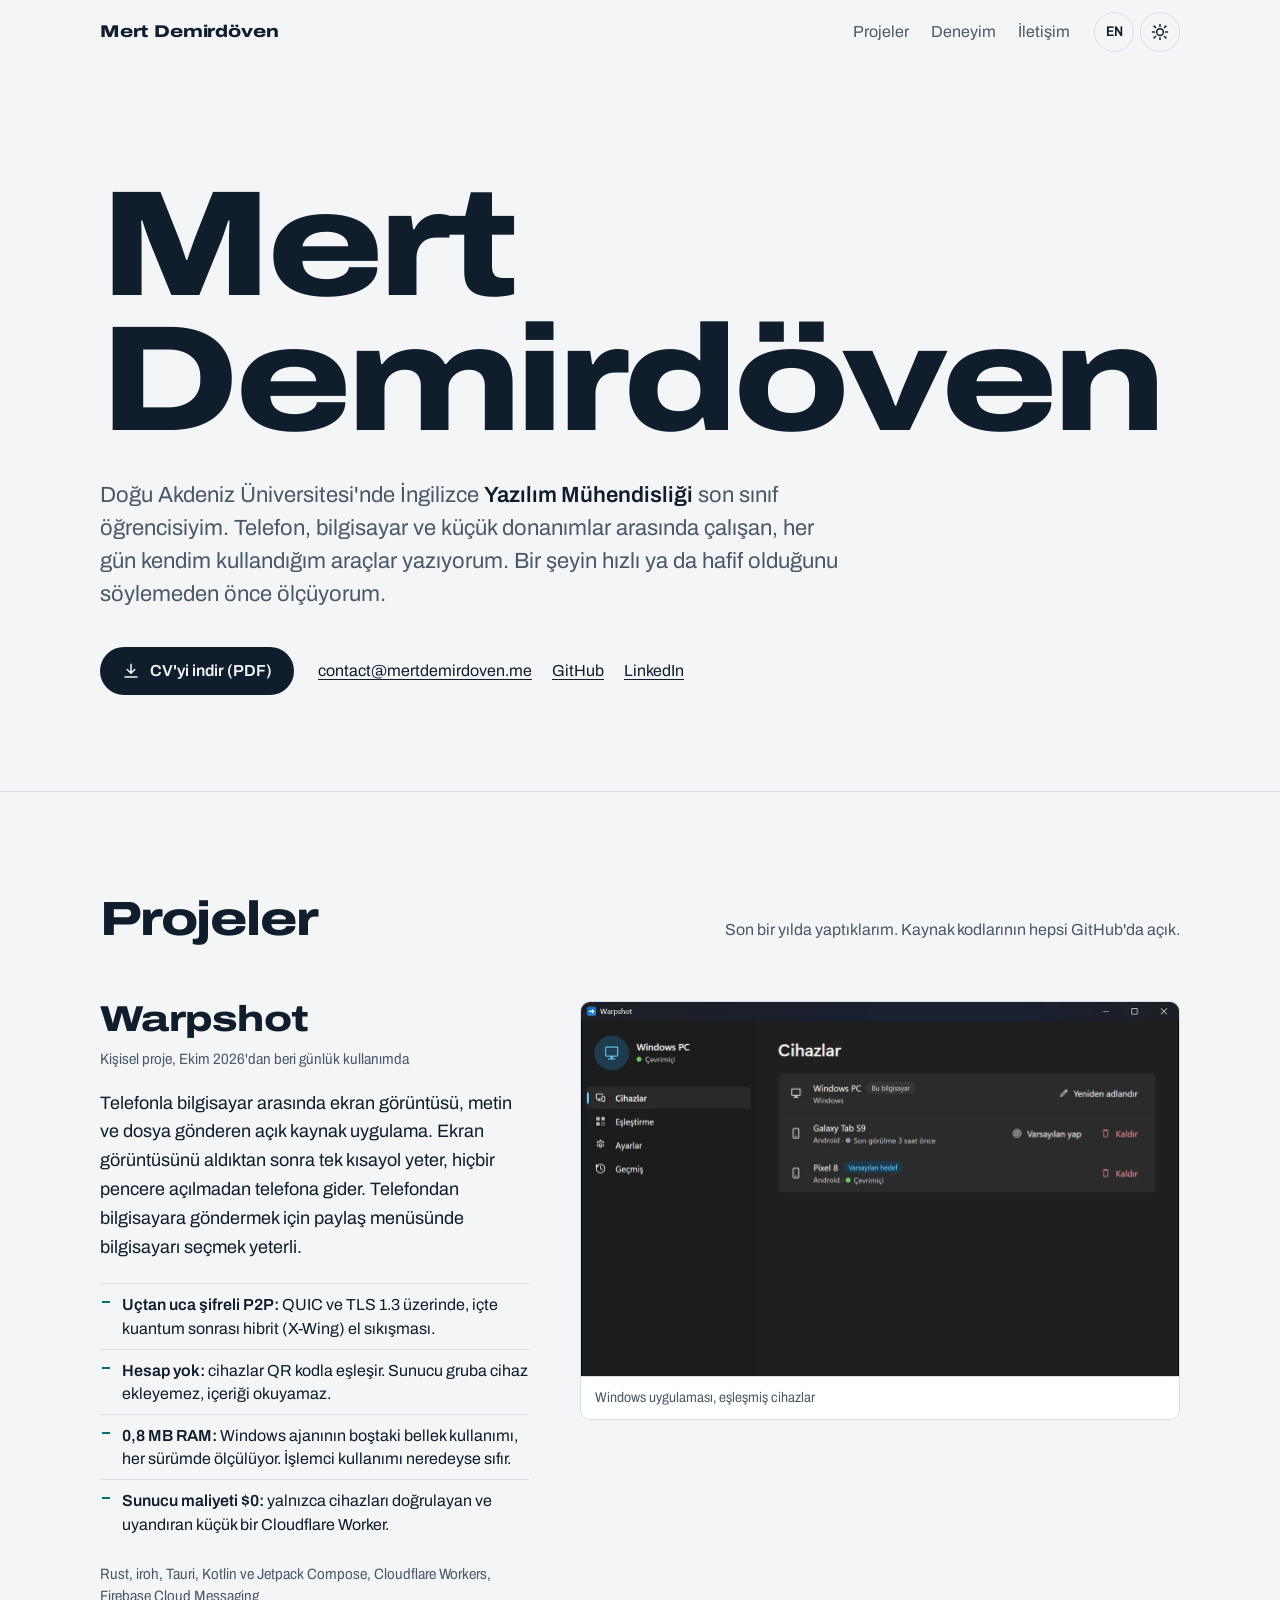
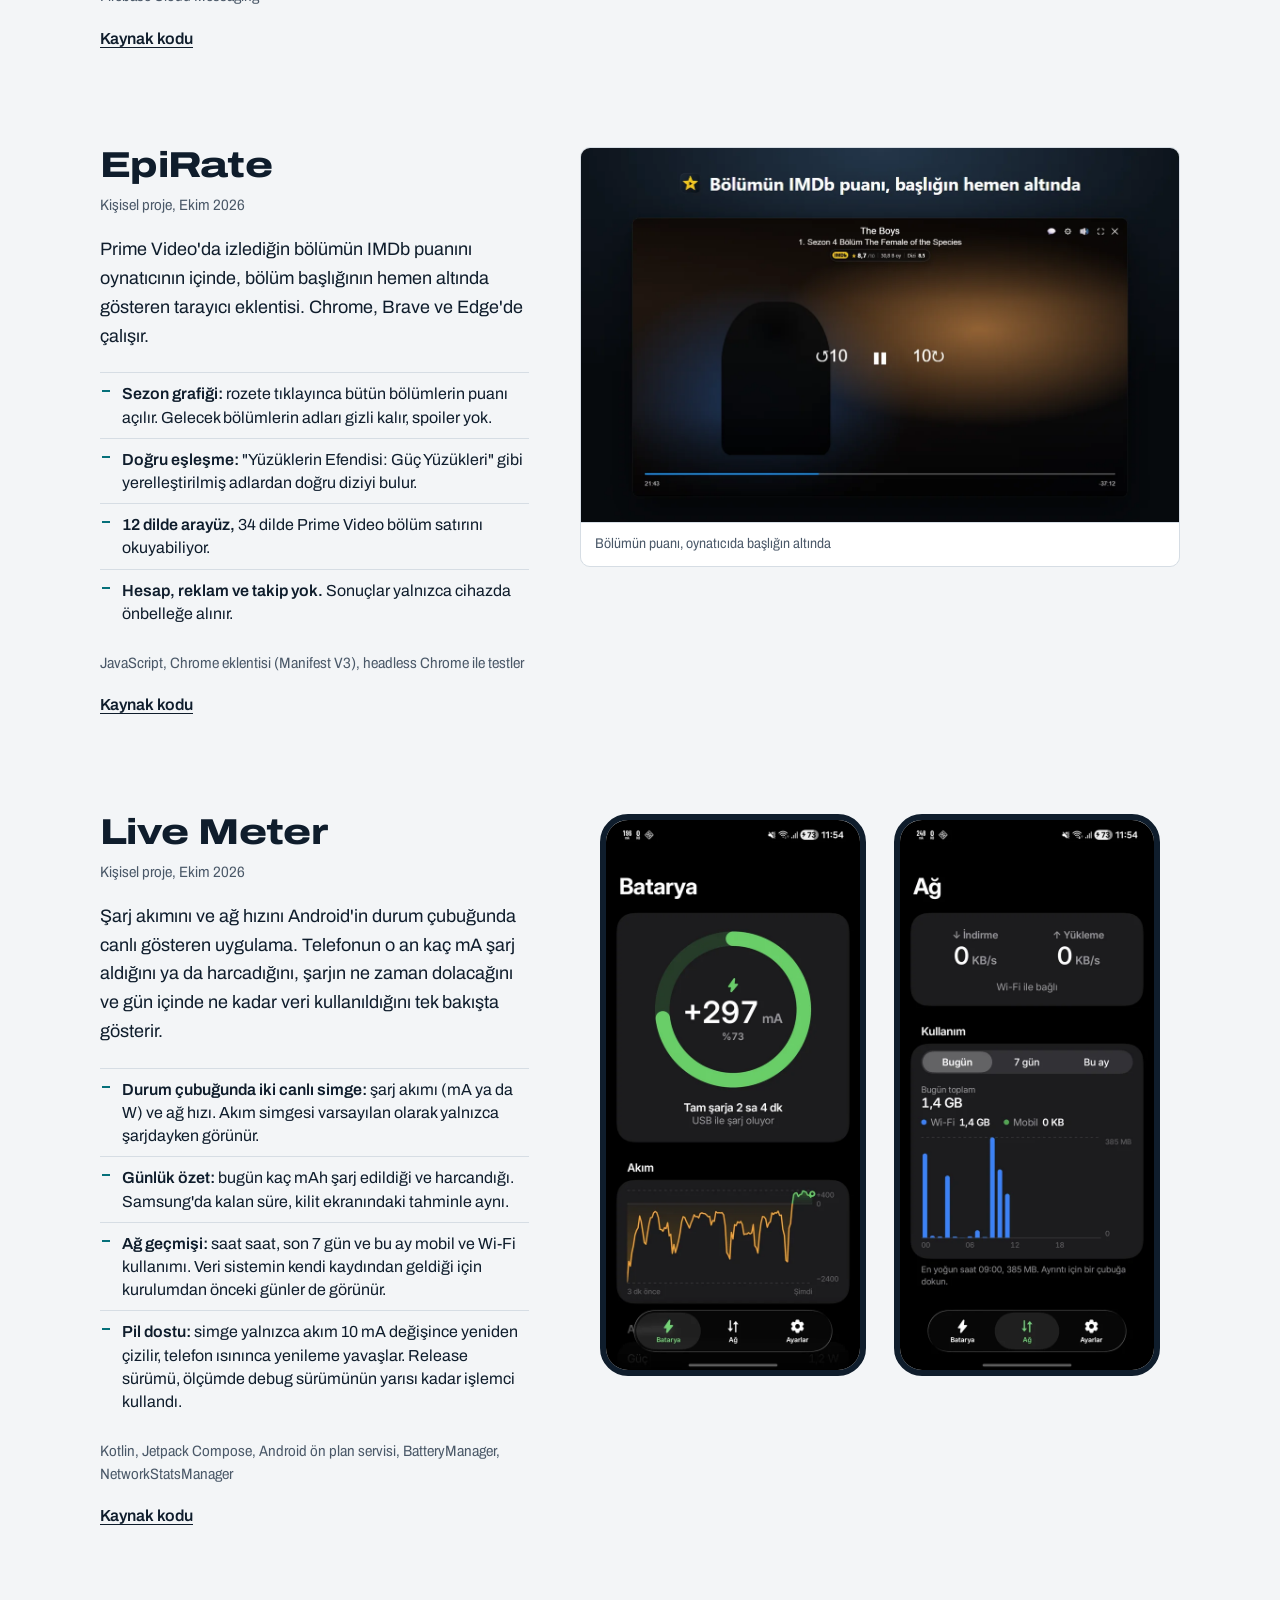
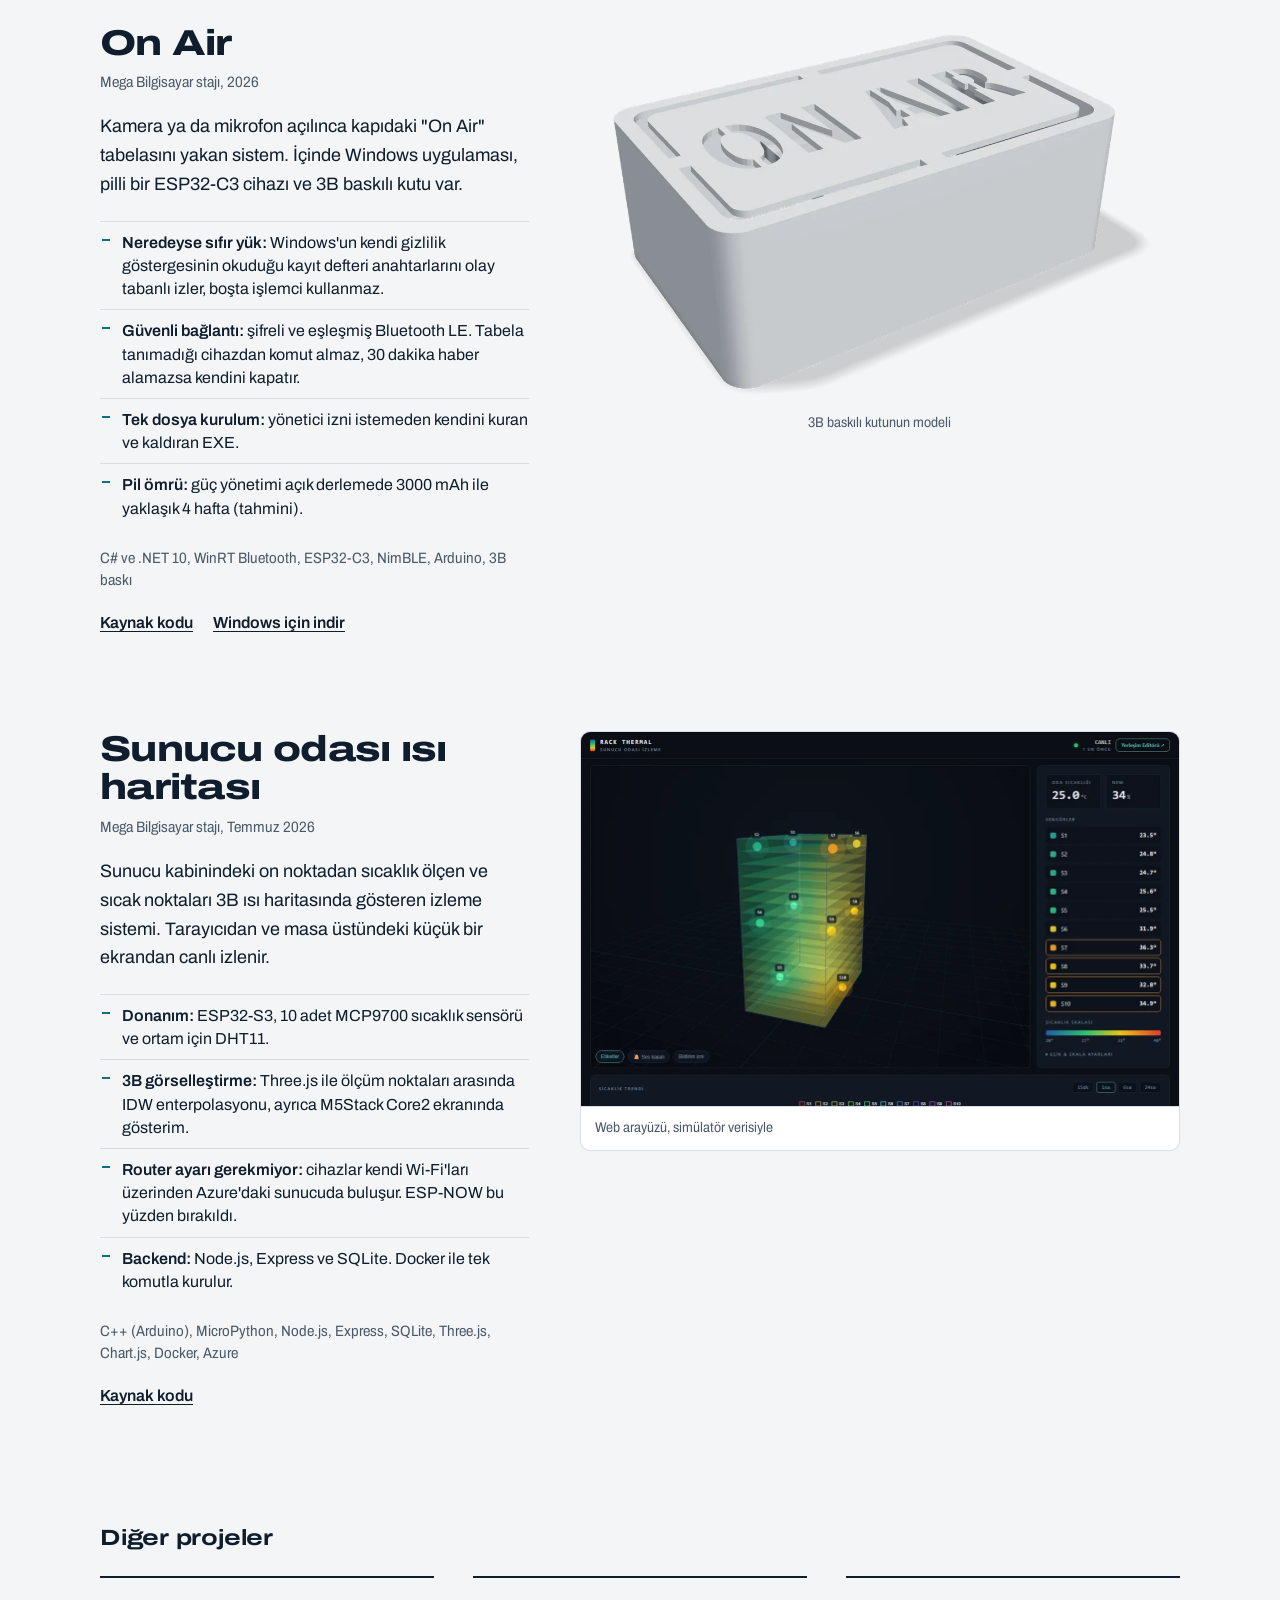
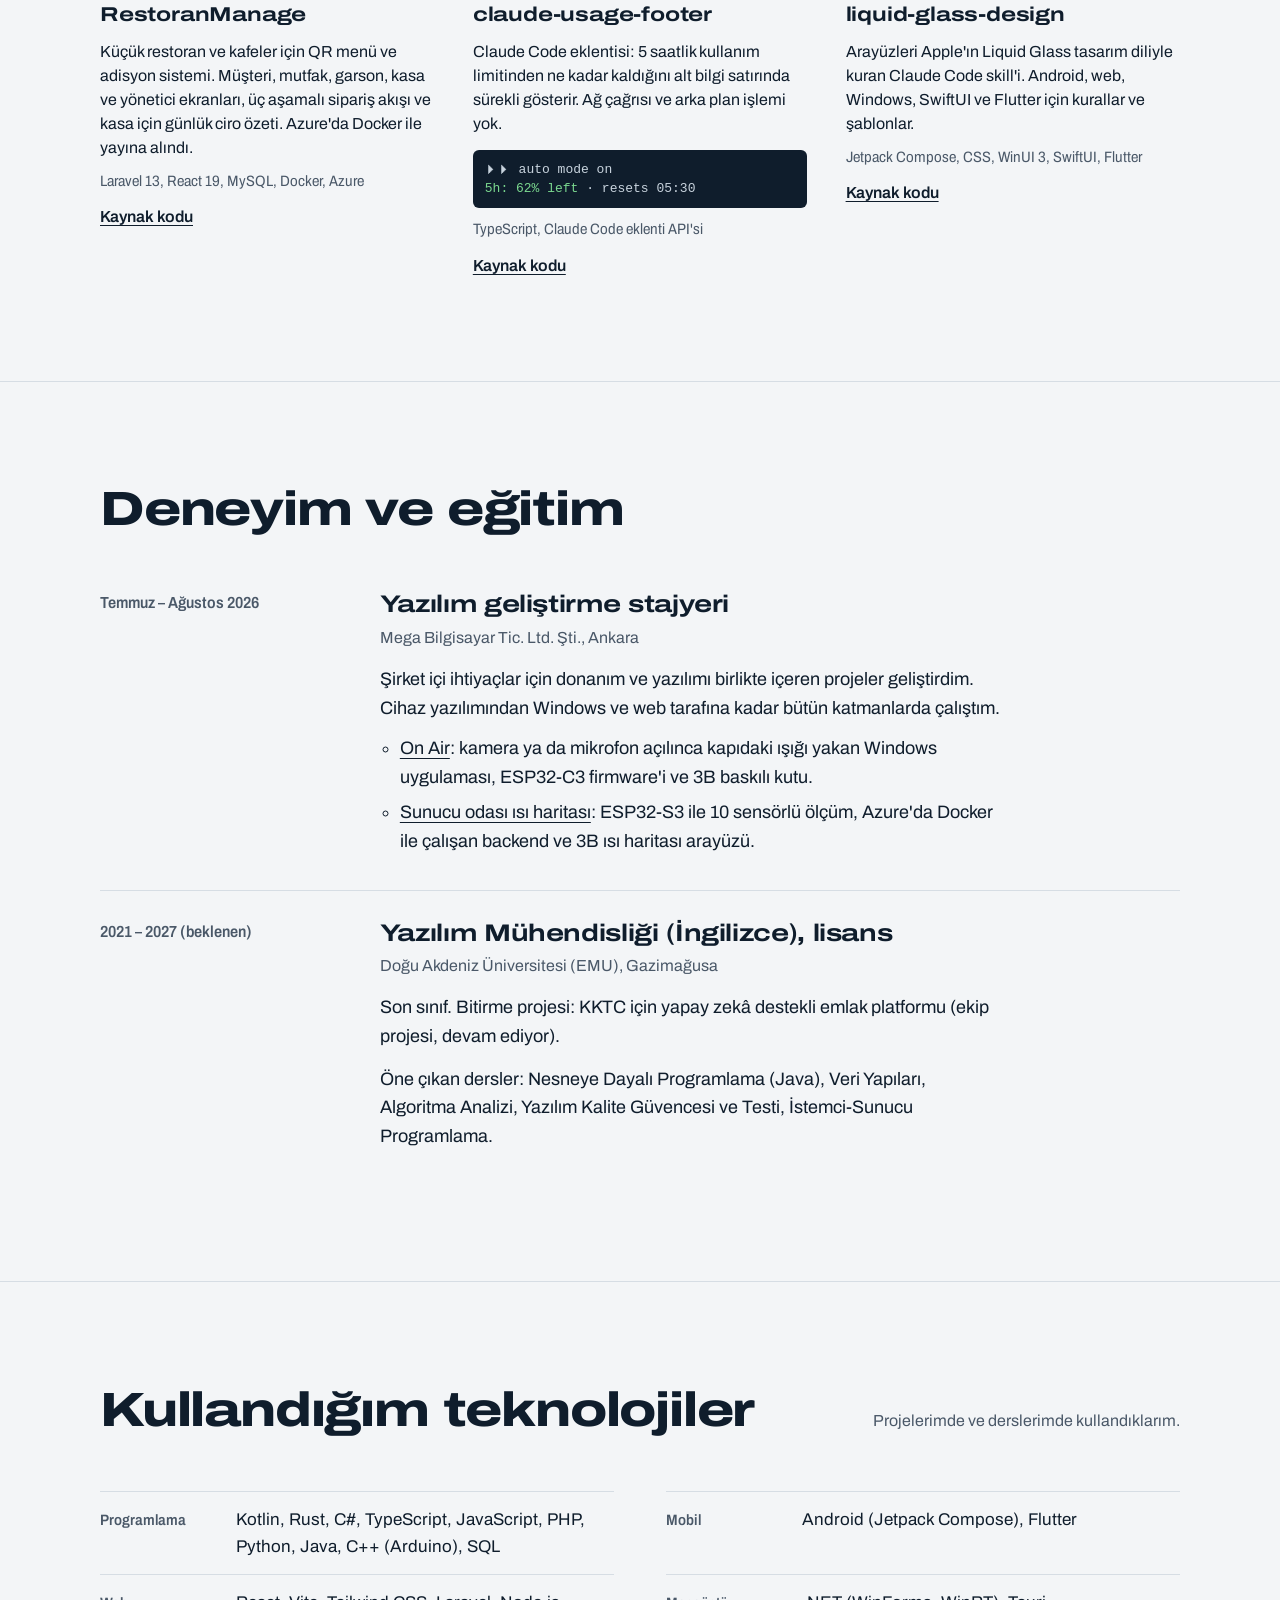
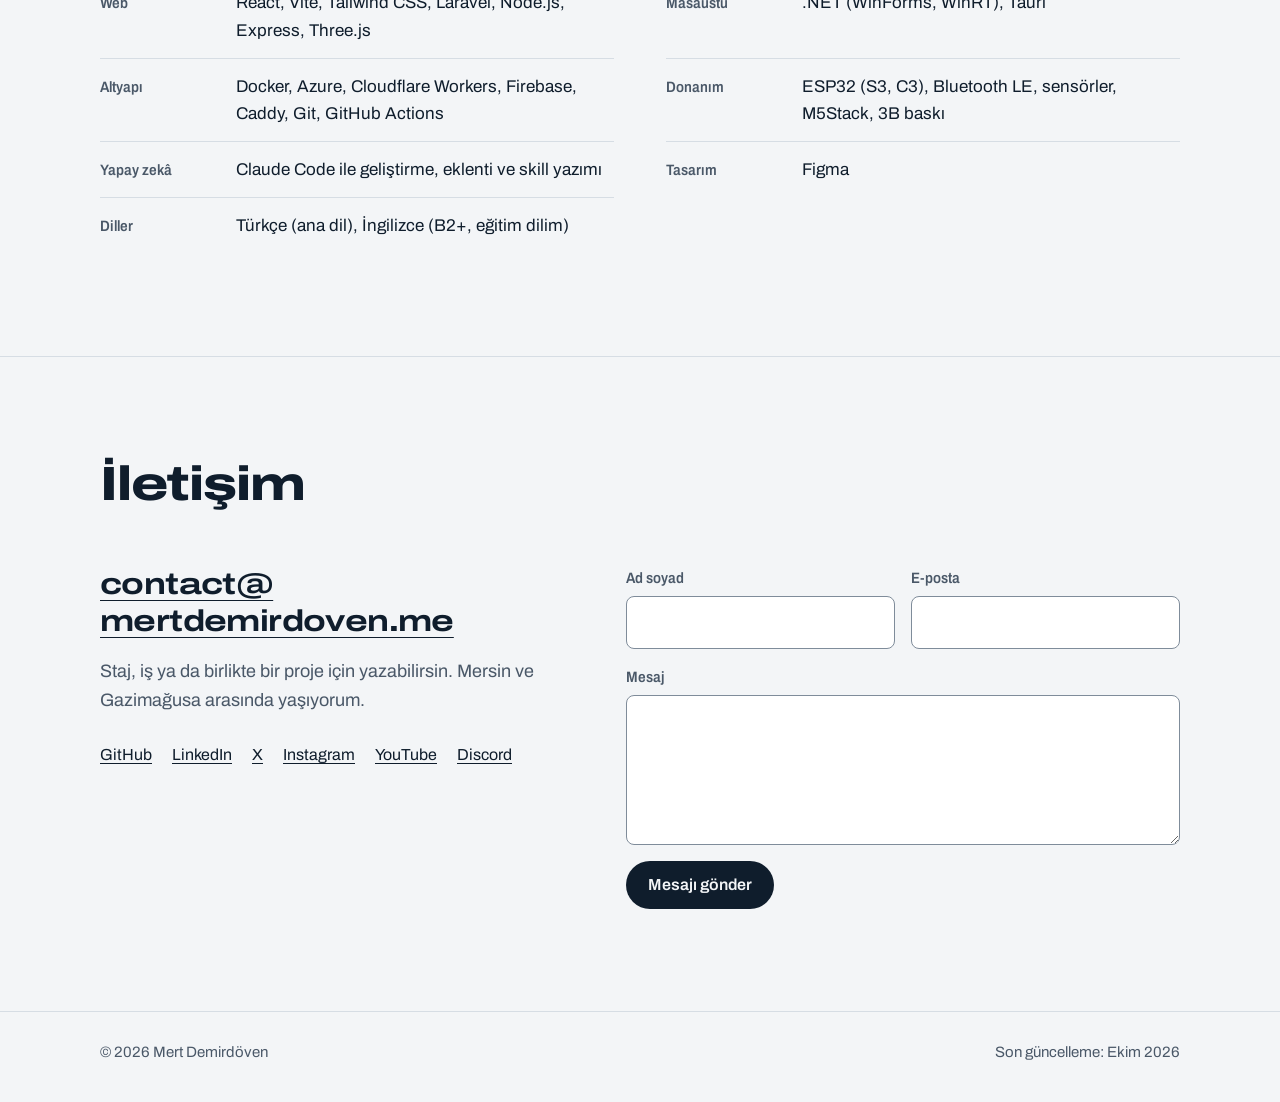
==== commit 3a57a378: "Eğitim tarihini 2021 – 2027 (beklenen) olarak güncelle Site (TR/EN) ve iki CV PDF'i "bugün/present" " ====
--- a/index.html
+++ b/index.html
@@ -314,7 +314,7 @@
             </div>
           </li>
           <li>
-            <div class="when"><time datetime="2021">2021</time> – bugün</div>
+            <div class="when"><time datetime="2021">2021</time> – <time datetime="2027">2027</time> (beklenen)</div>
             <div>
               <h3>Yazılım Mühendisliği (İngilizce), lisans</h3>
               <p class="org">Doğu Akdeniz Üniversitesi (EMU), Gazimağusa</p>
--- a/assets/css/site.css
+++ b/assets/css/site.css
@@ -62,7 +62,7 @@
 html {
   -webkit-text-size-adjust: 100%;
   scroll-behavior: smooth;
-  scroll-padding-top: 80px;
+  scroll-padding-top: 96px;
 }
 
 body {
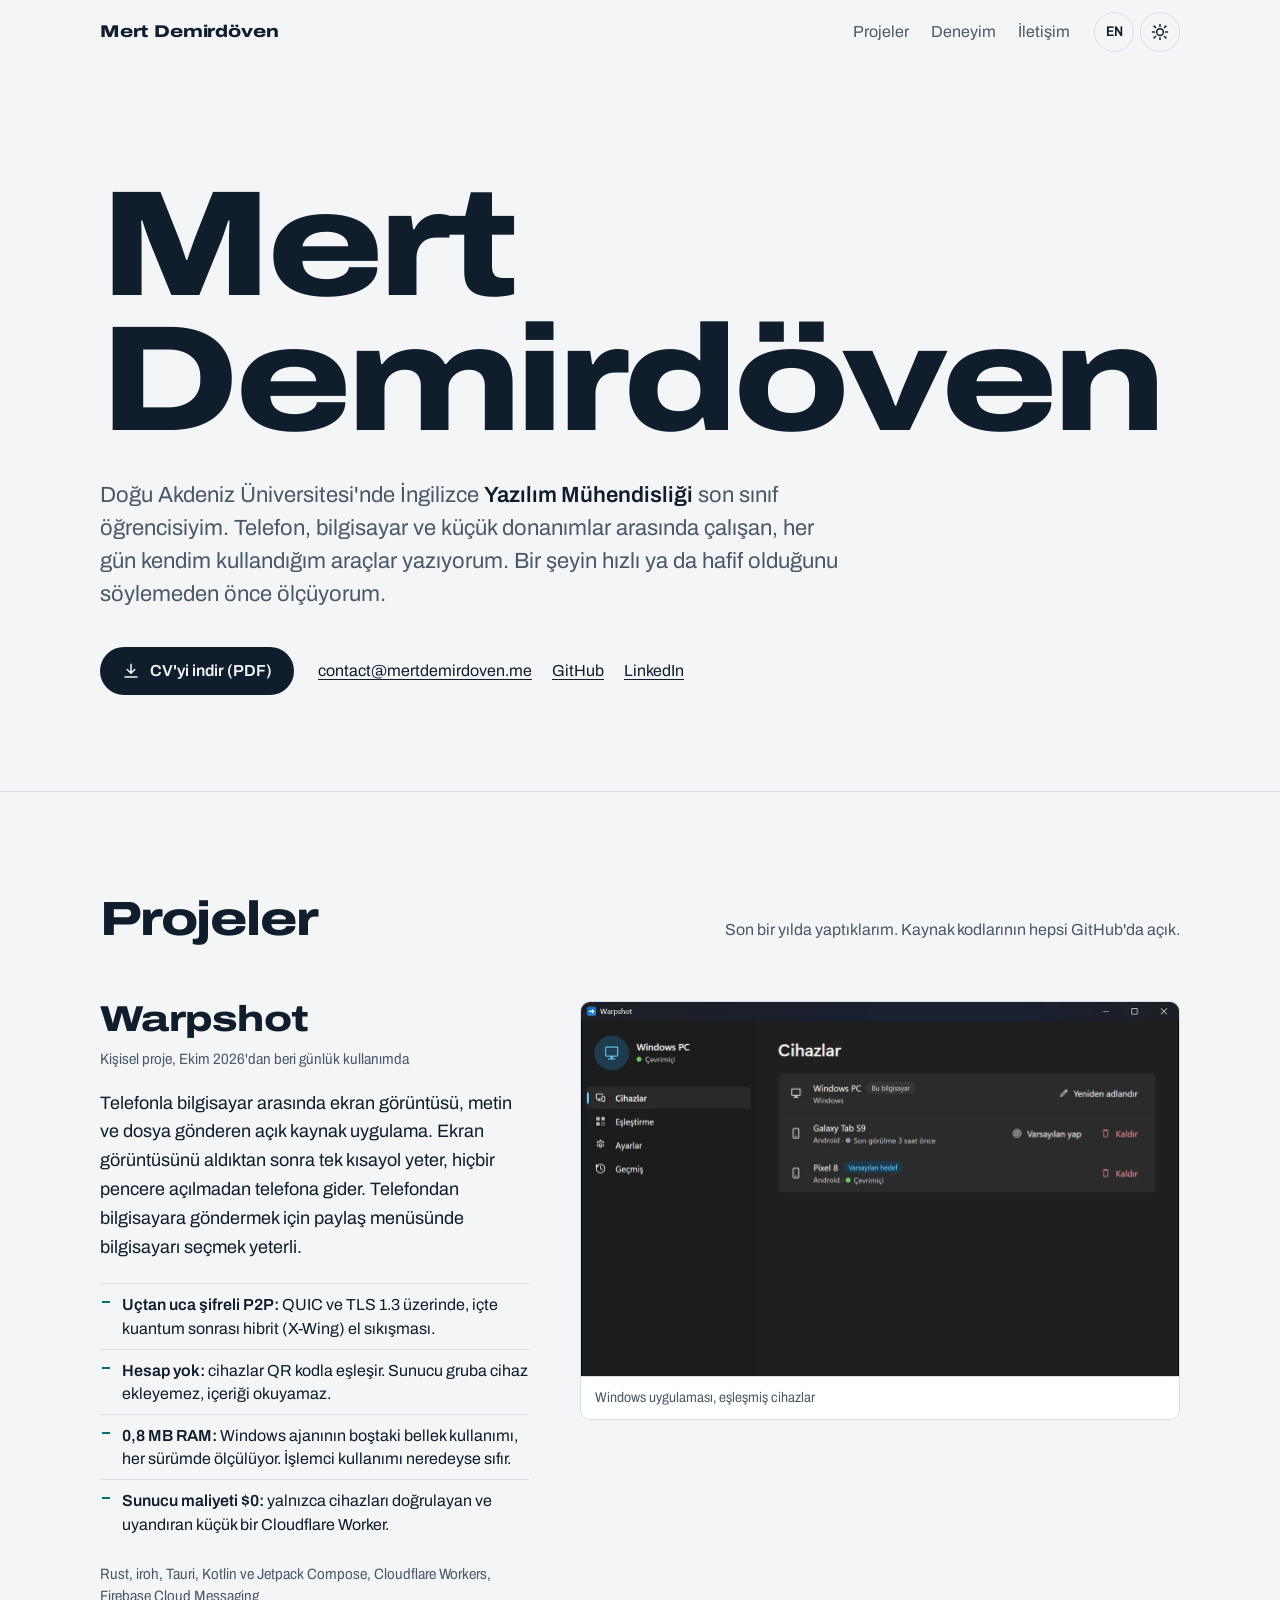
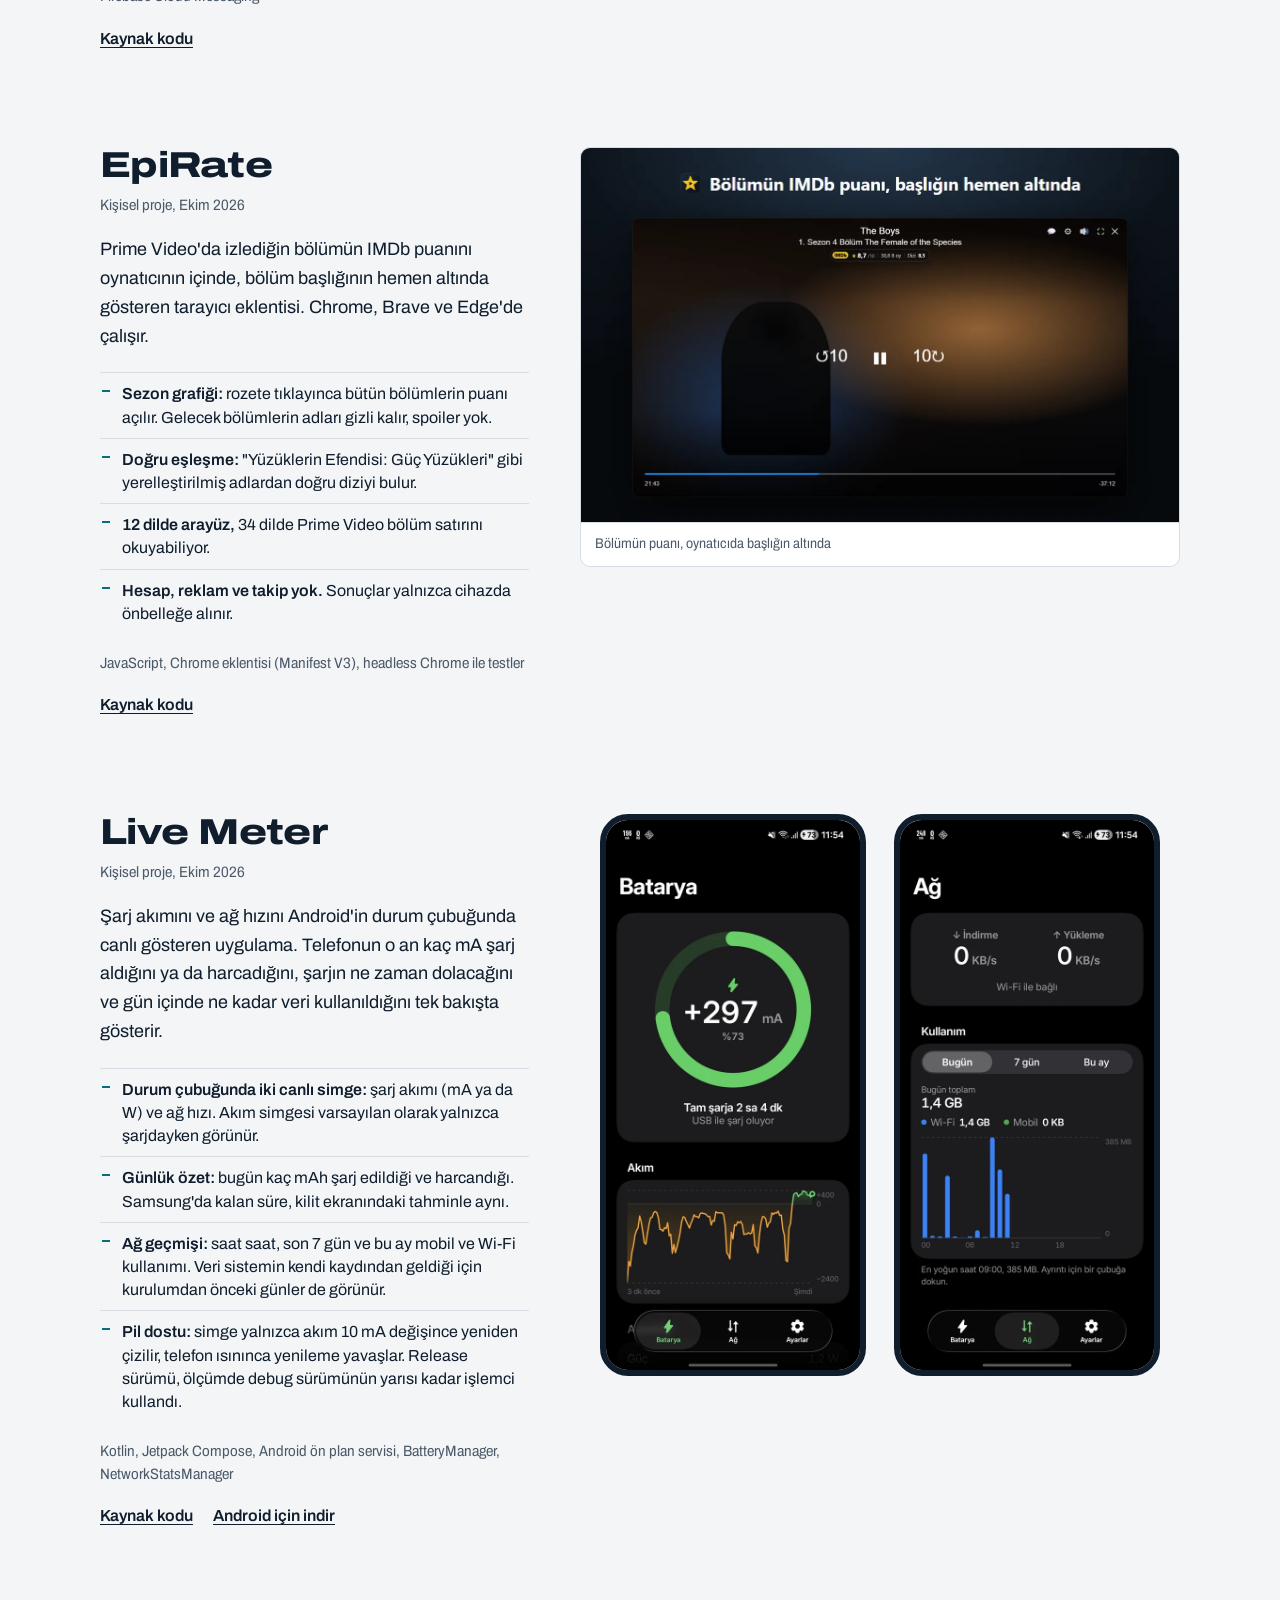
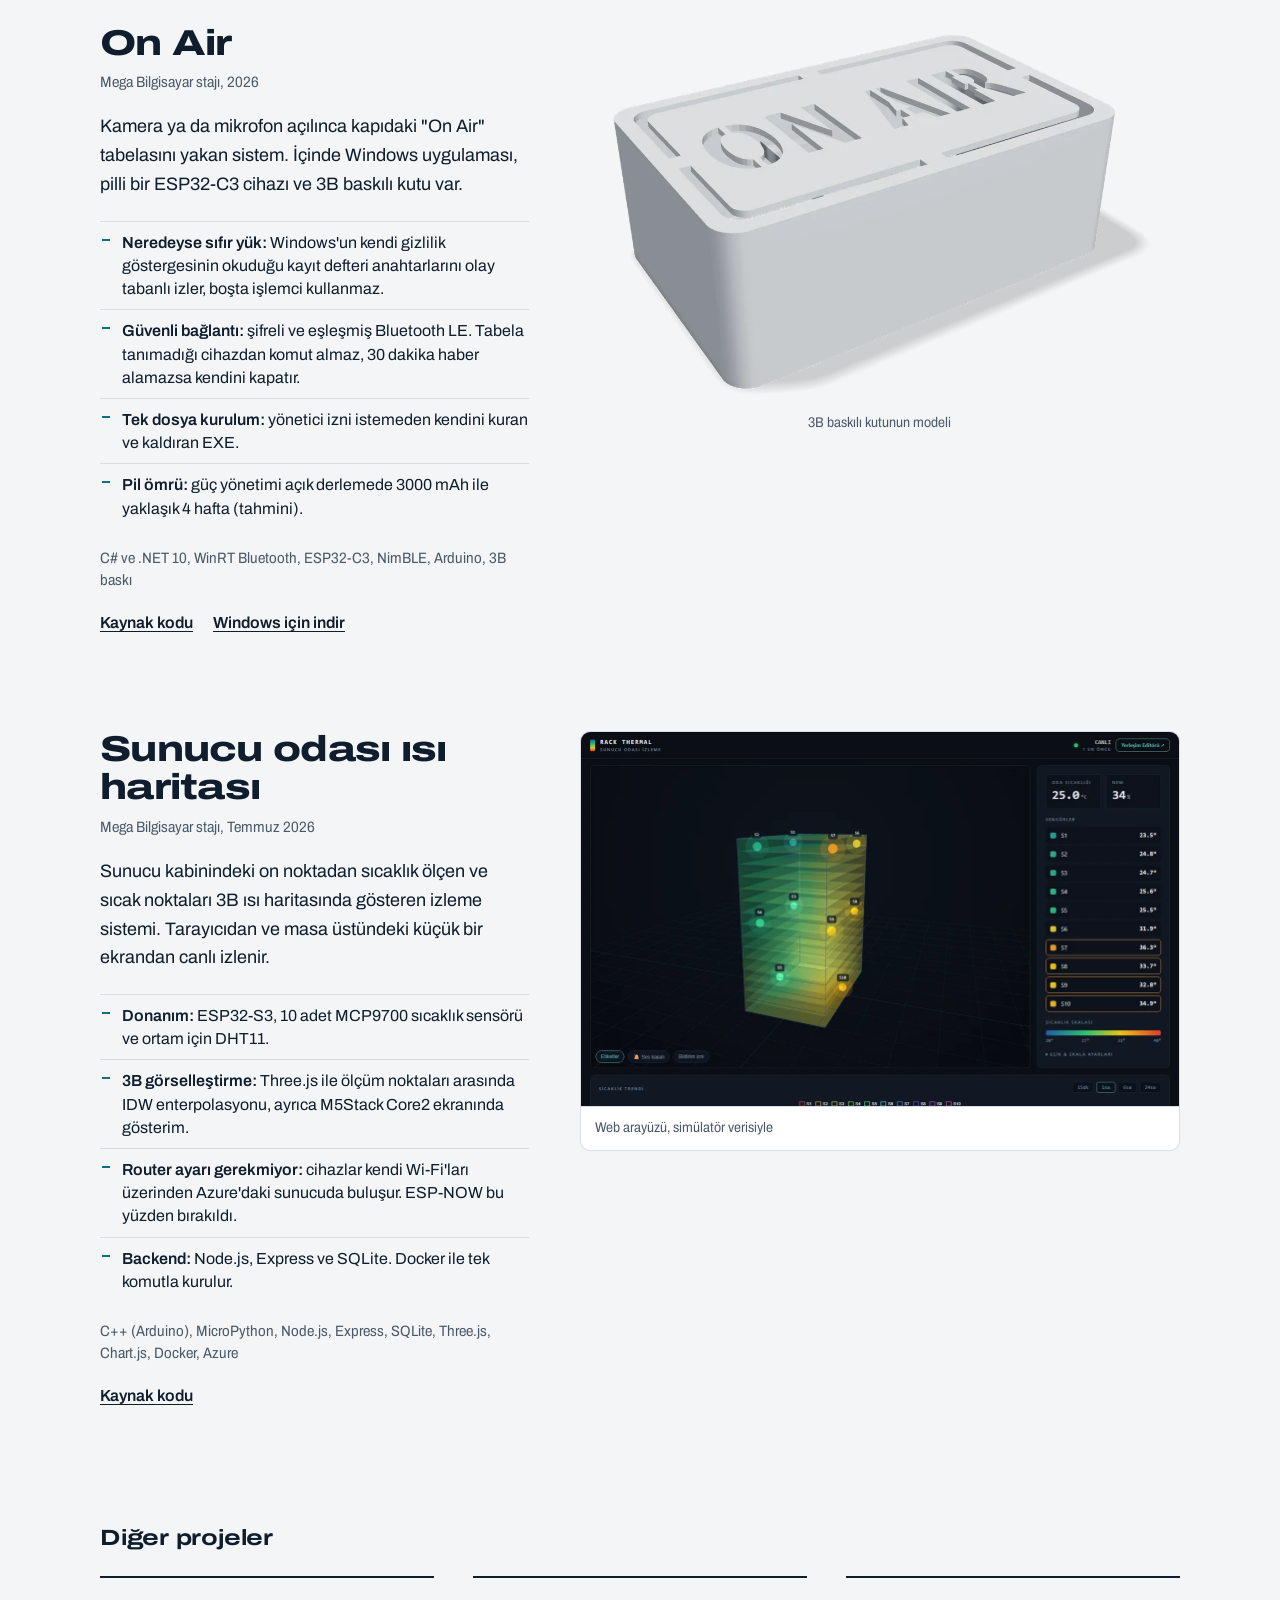
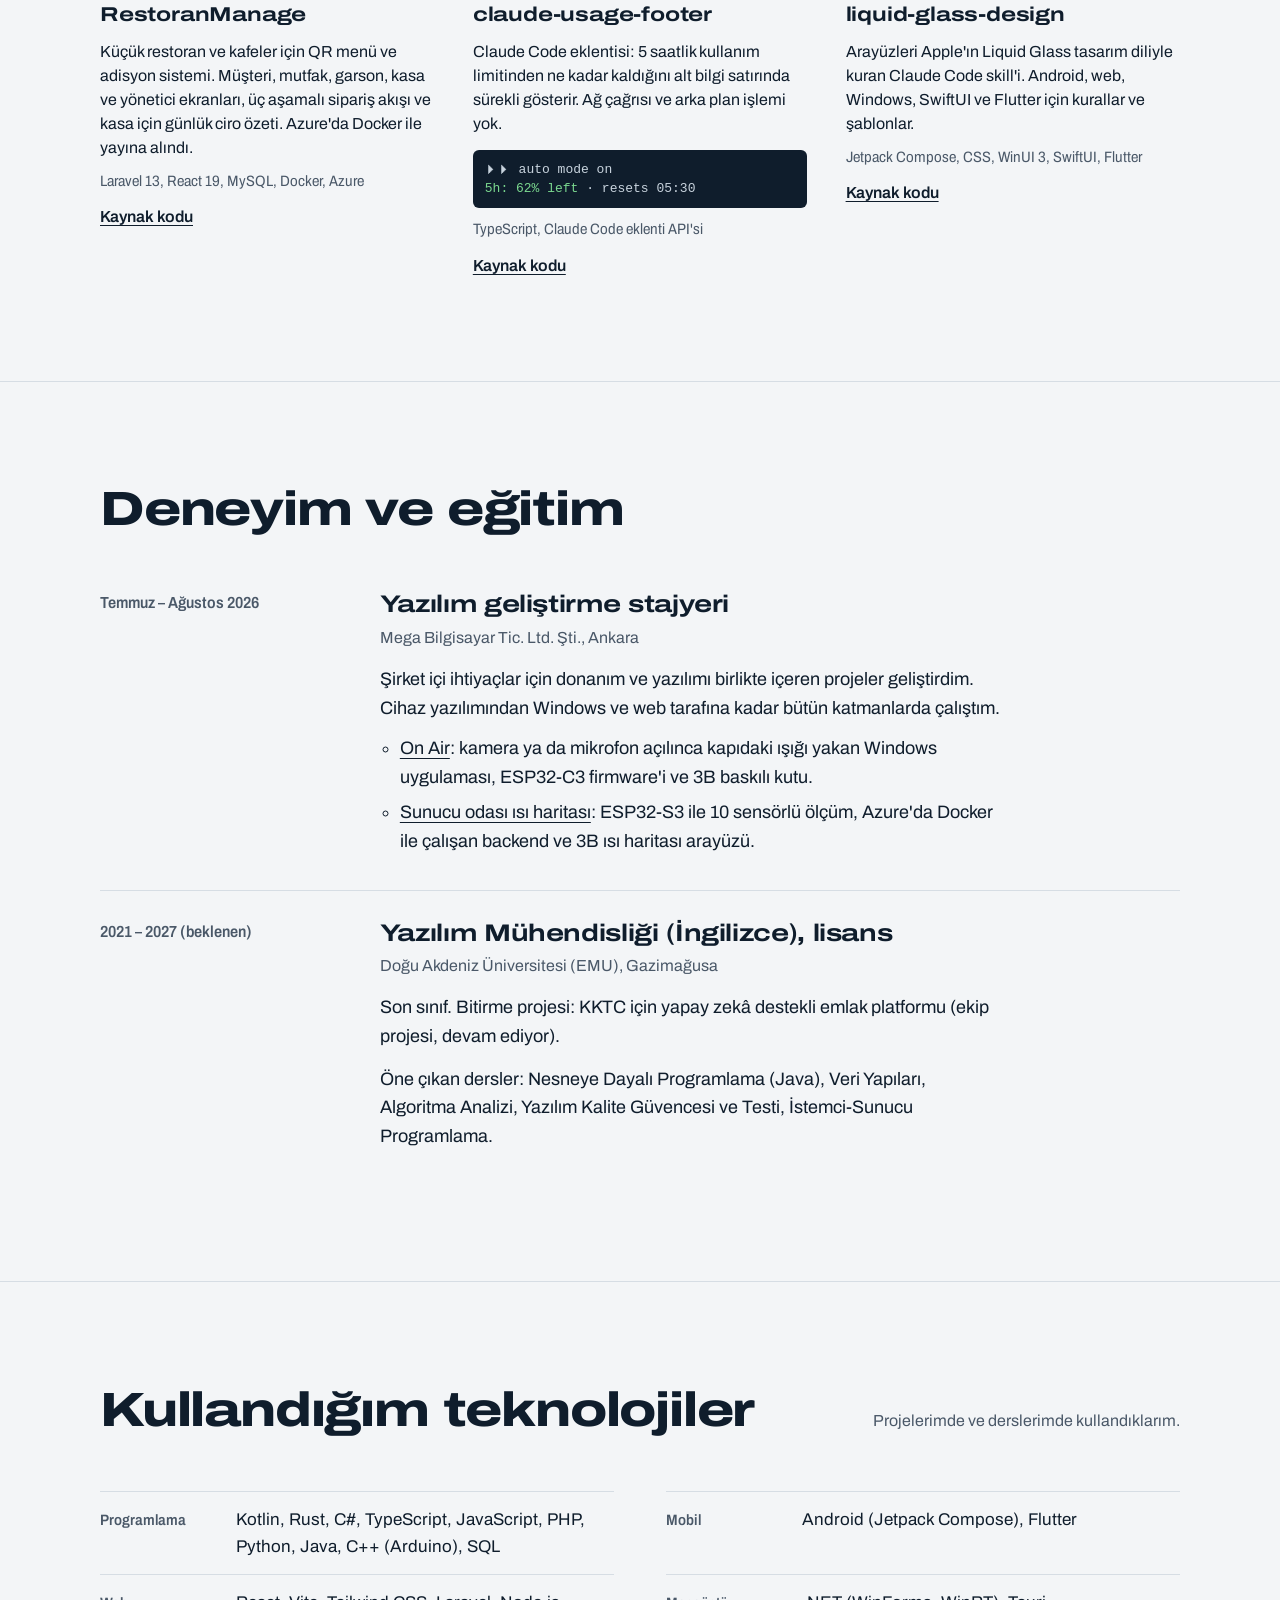
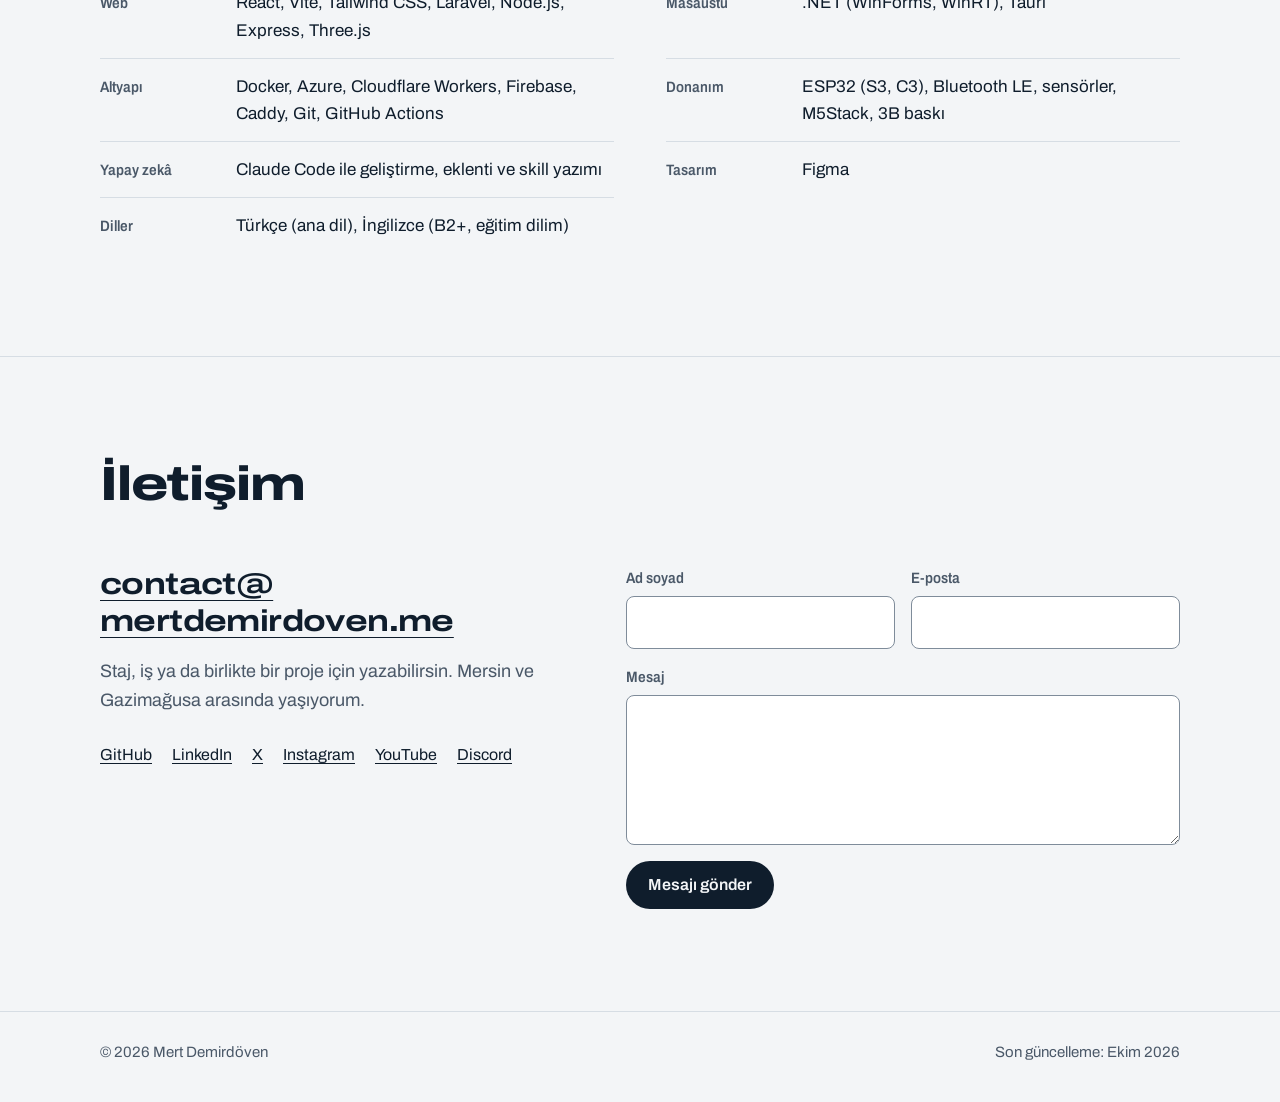
==== commit bd0e23d8: "Live Meter kartına Android indirme bağlantısı ekle" ====
--- a/index.html
+++ b/index.html
@@ -210,6 +210,7 @@
               <p class="stack">Kotlin, Jetpack Compose, Android ön plan servisi, BatteryManager, NetworkStatsManager</p>
               <ul class="project-links">
                 <li><a href="https://github.com/Guidin9/sarj-metre">Kaynak kodu</a></li>
+                <li><a href="https://github.com/Guidin9/sarj-metre/releases/latest">Android için indir</a></li>
               </ul>
             </div>
             <div class="phones">
